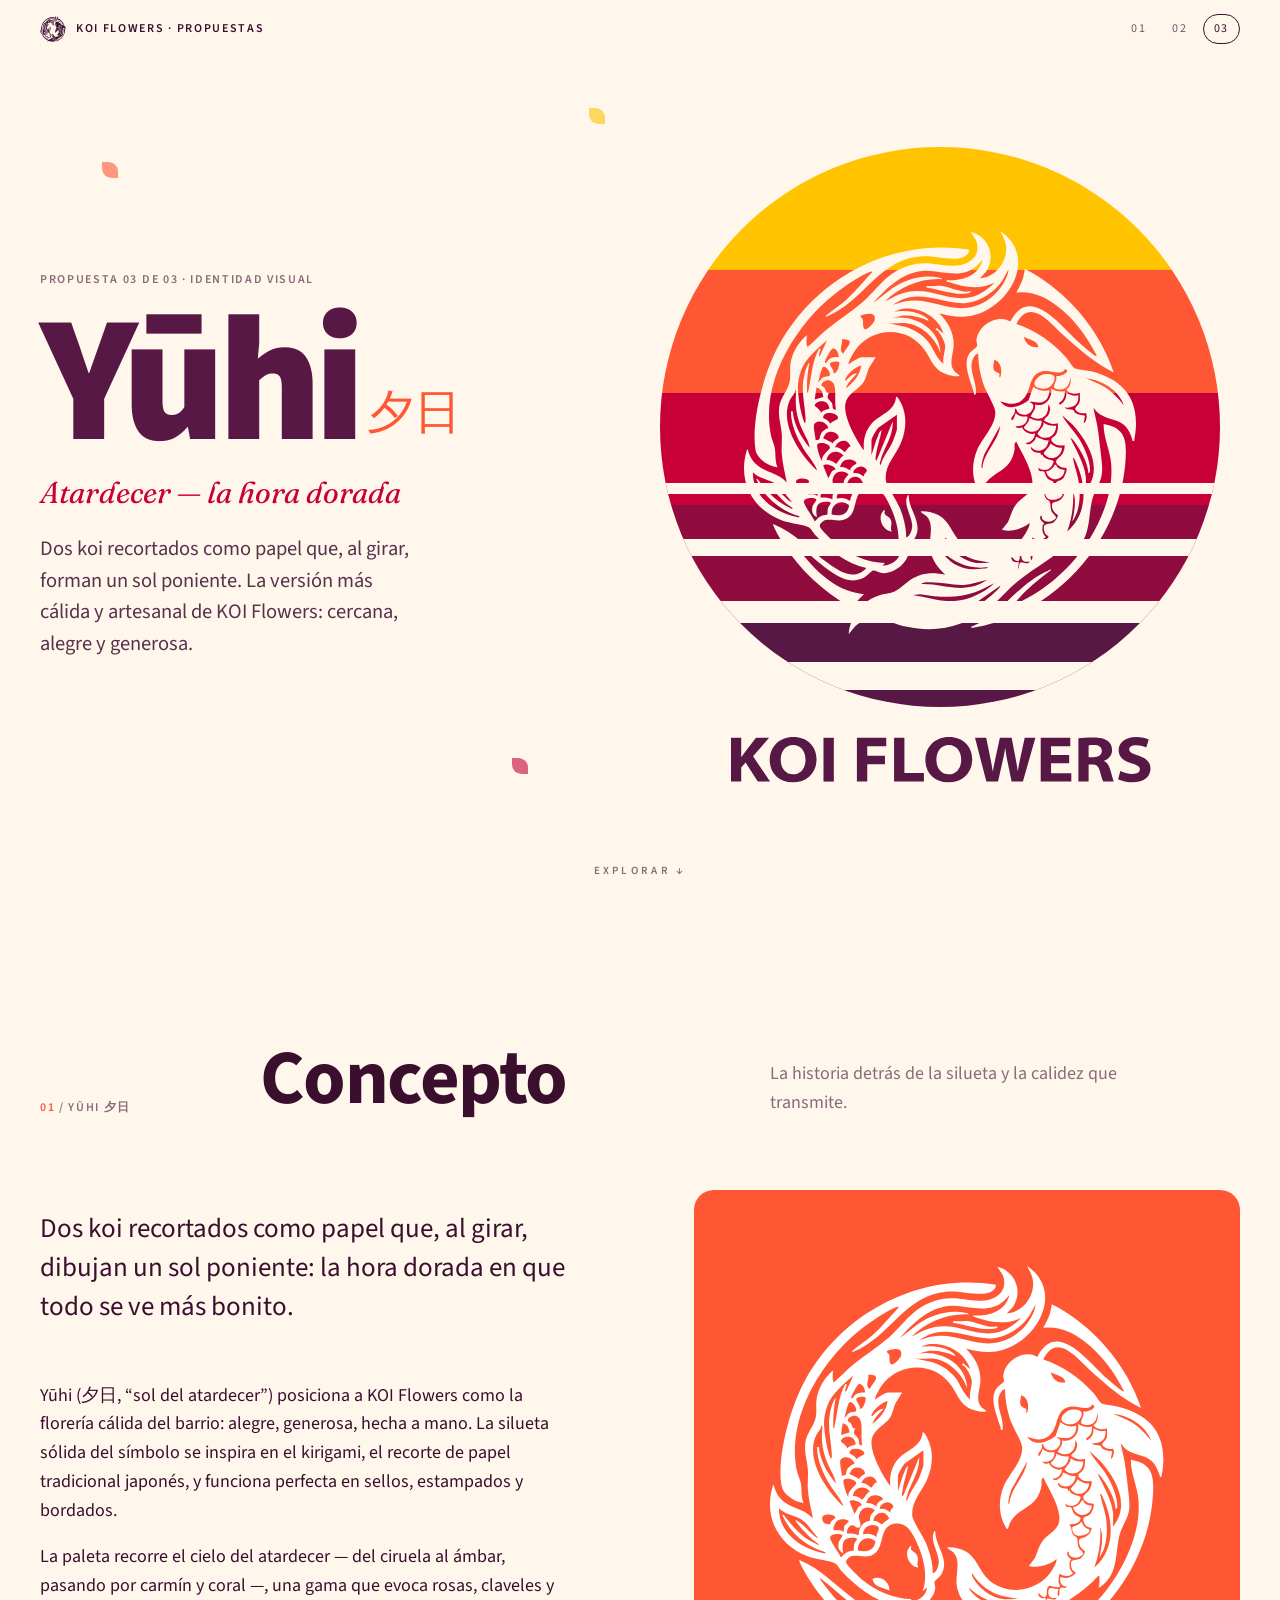
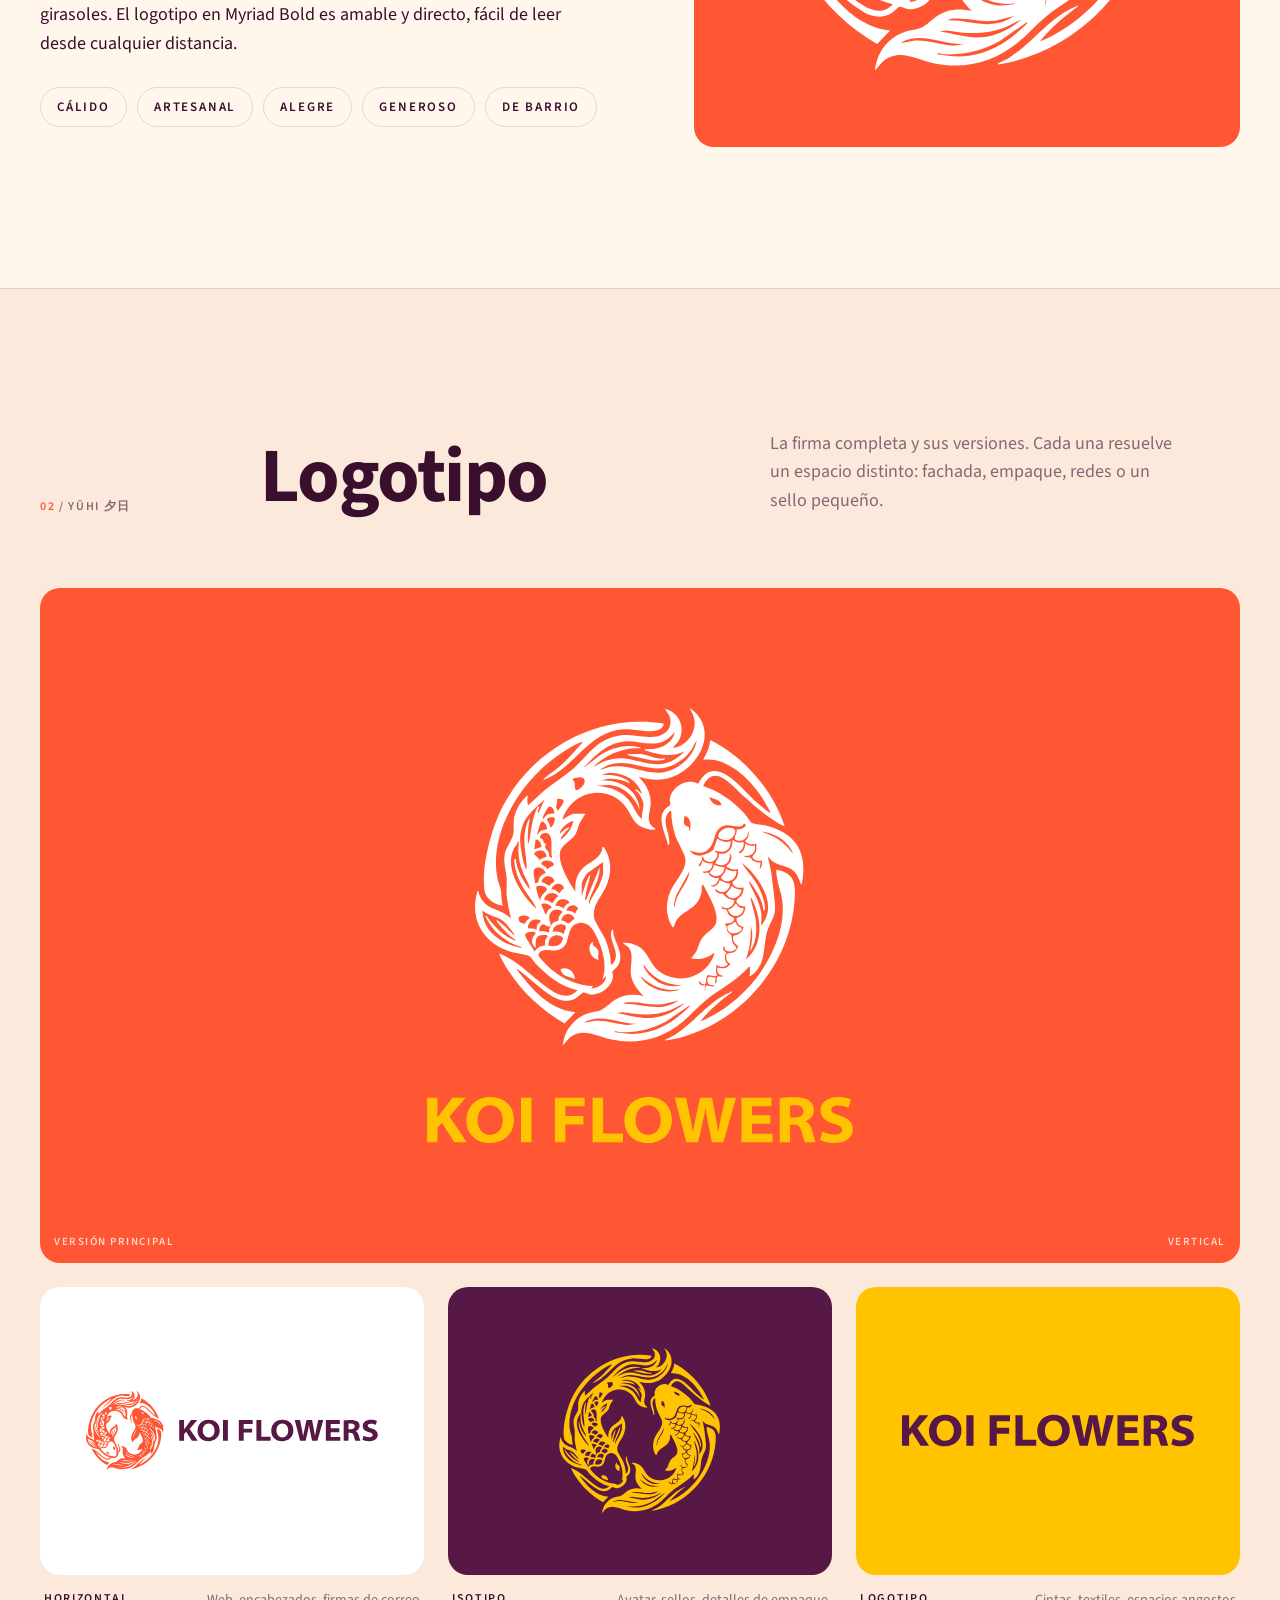
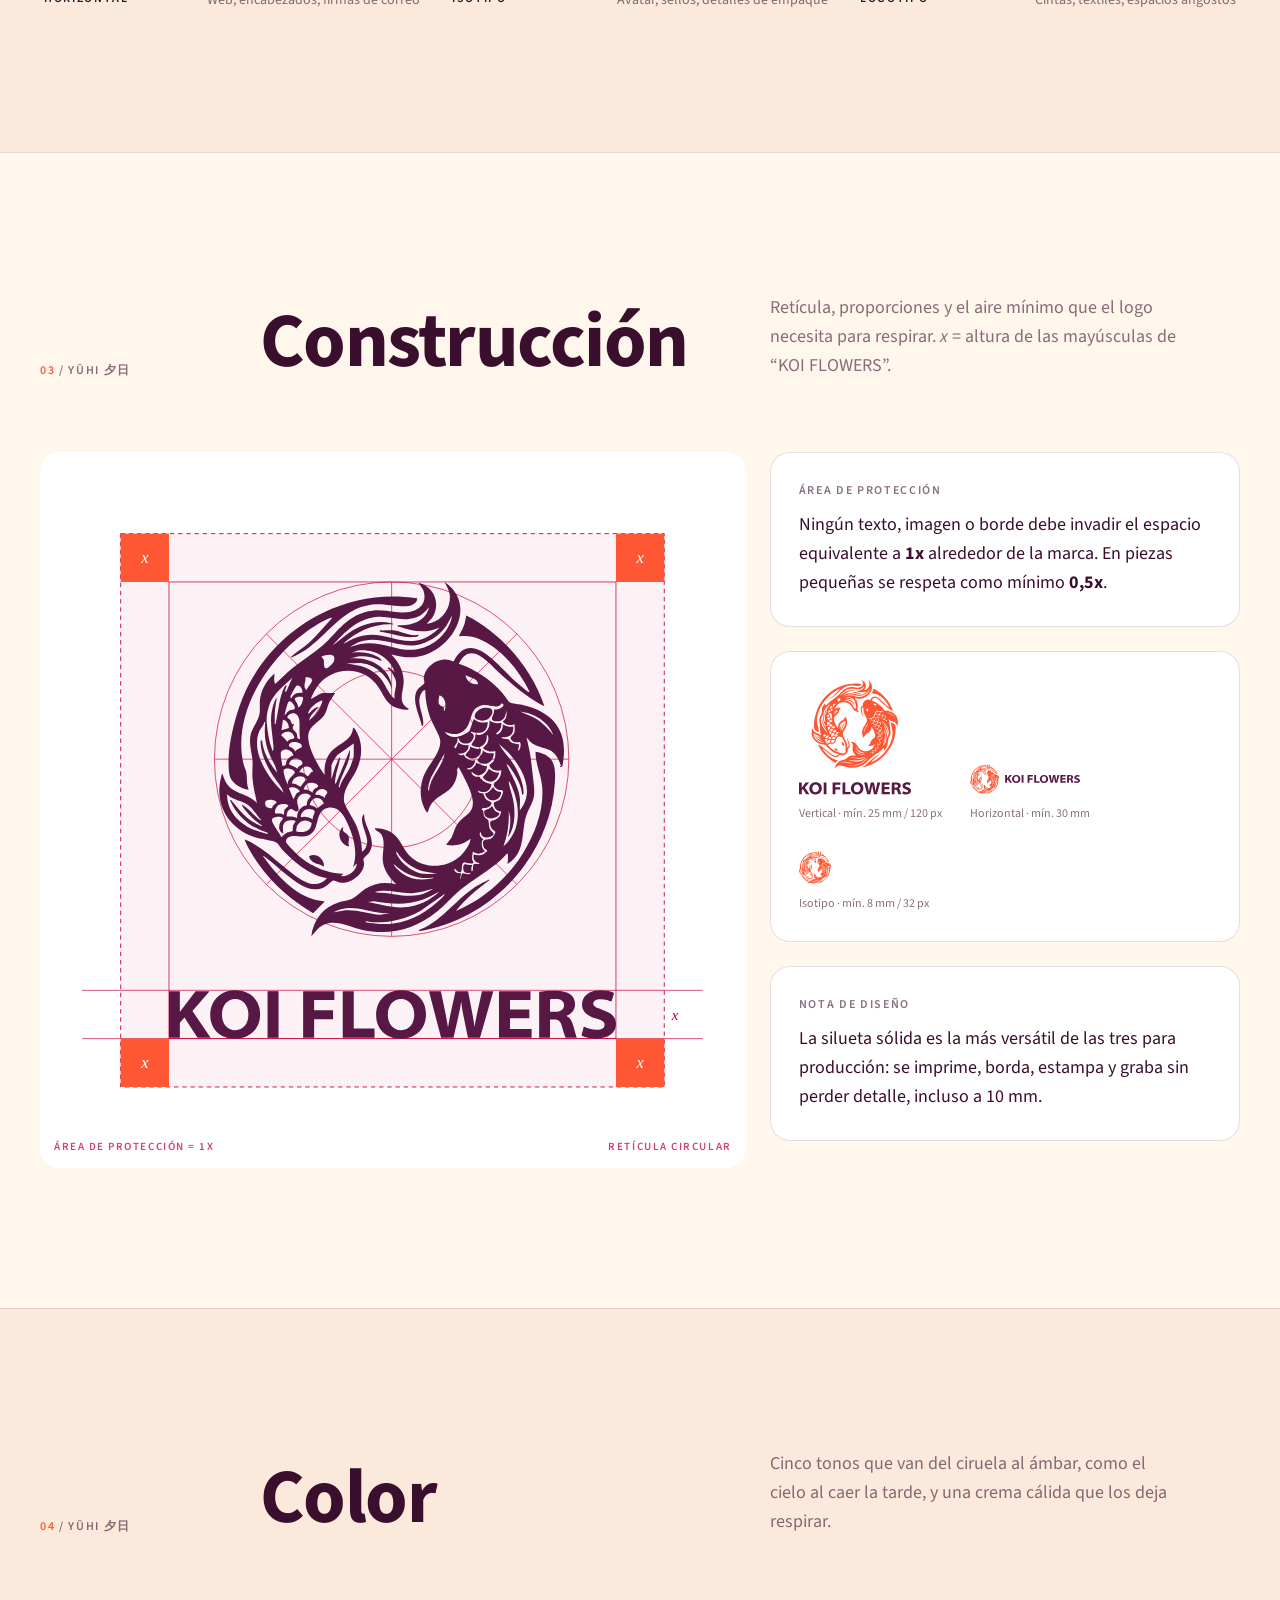
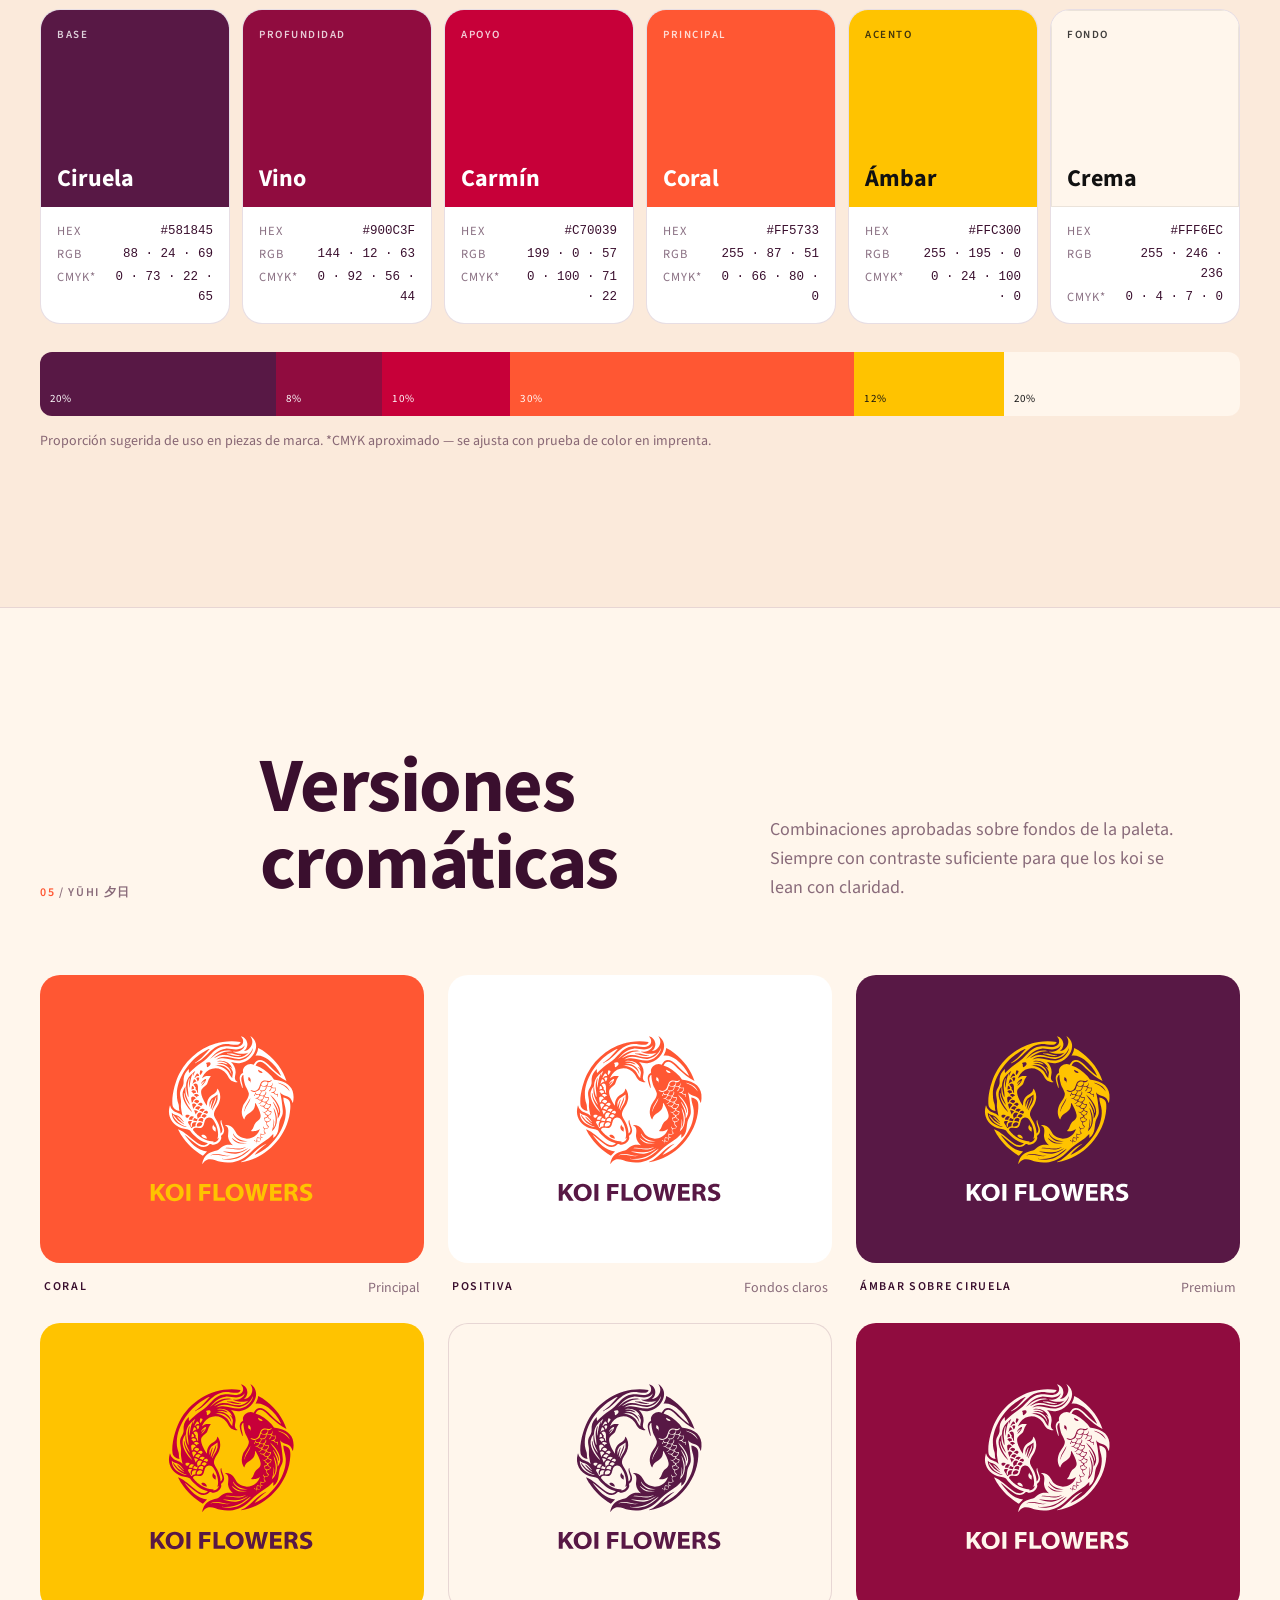
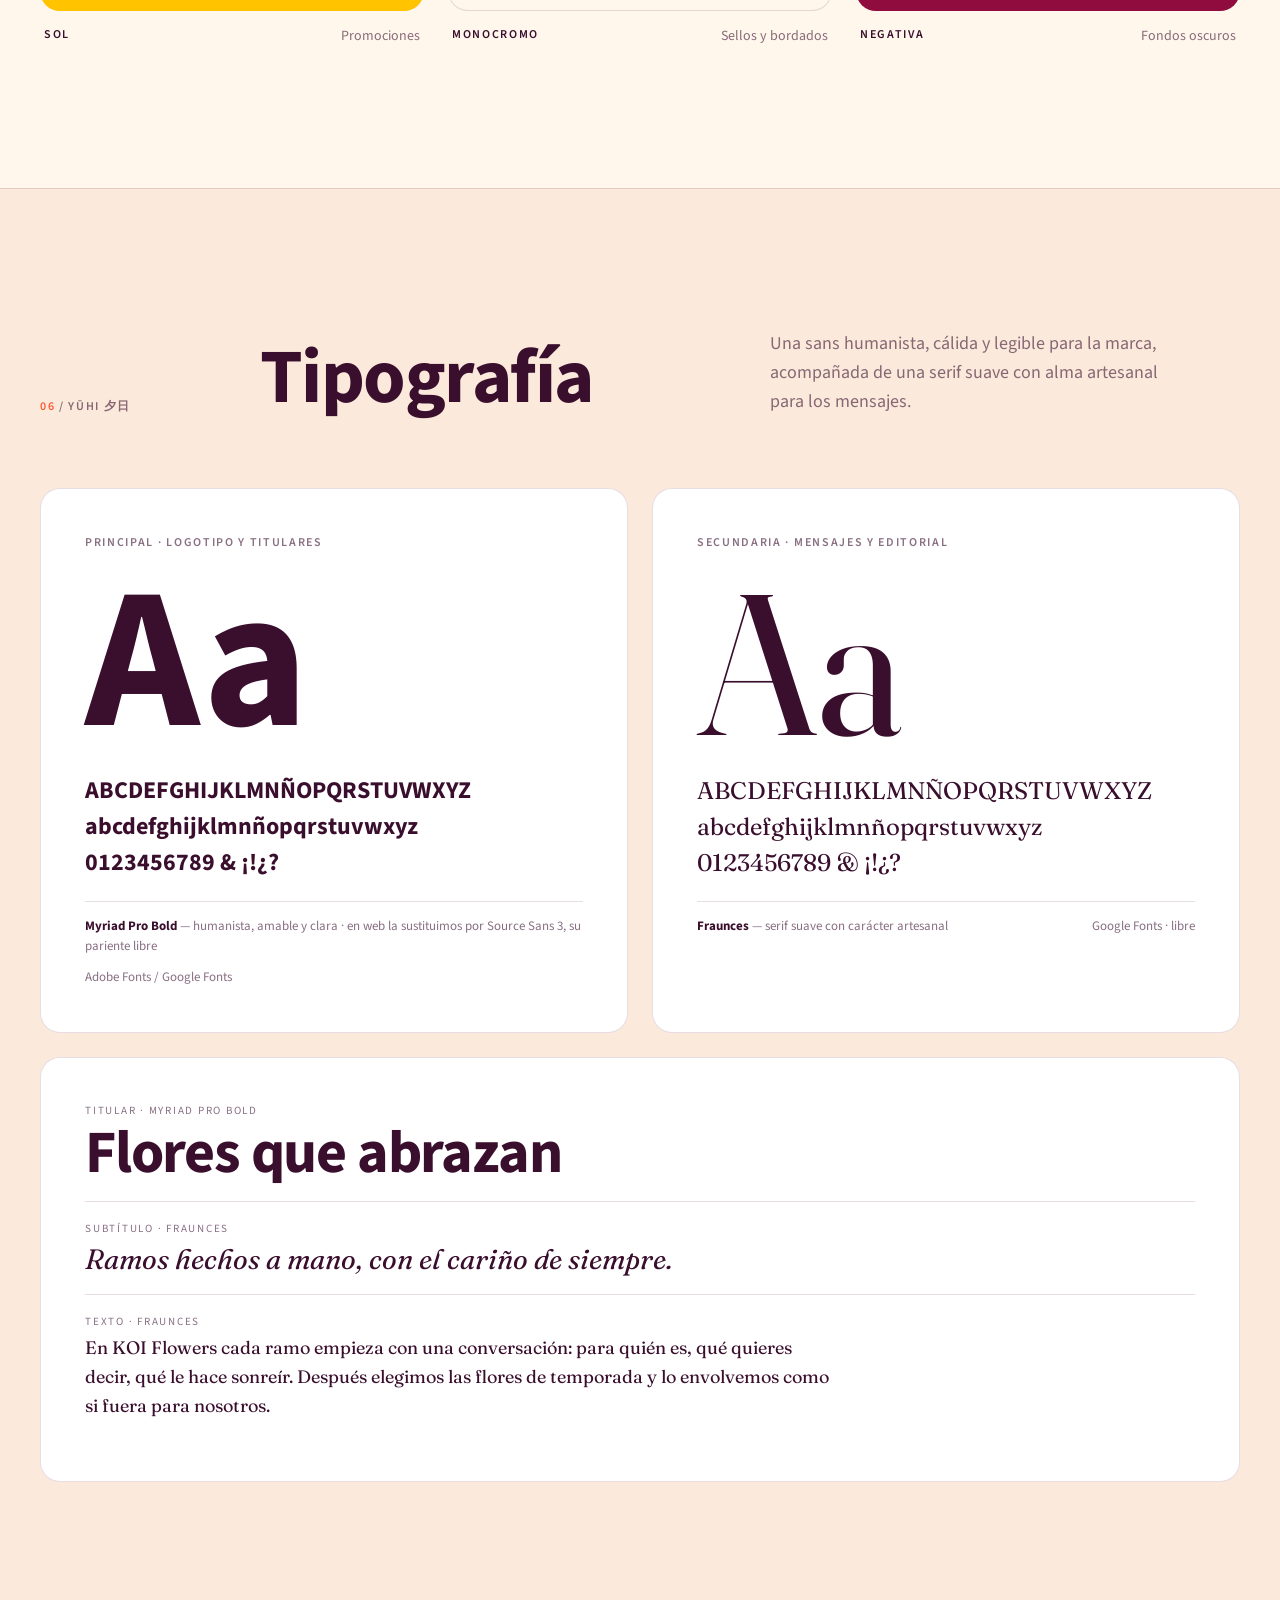
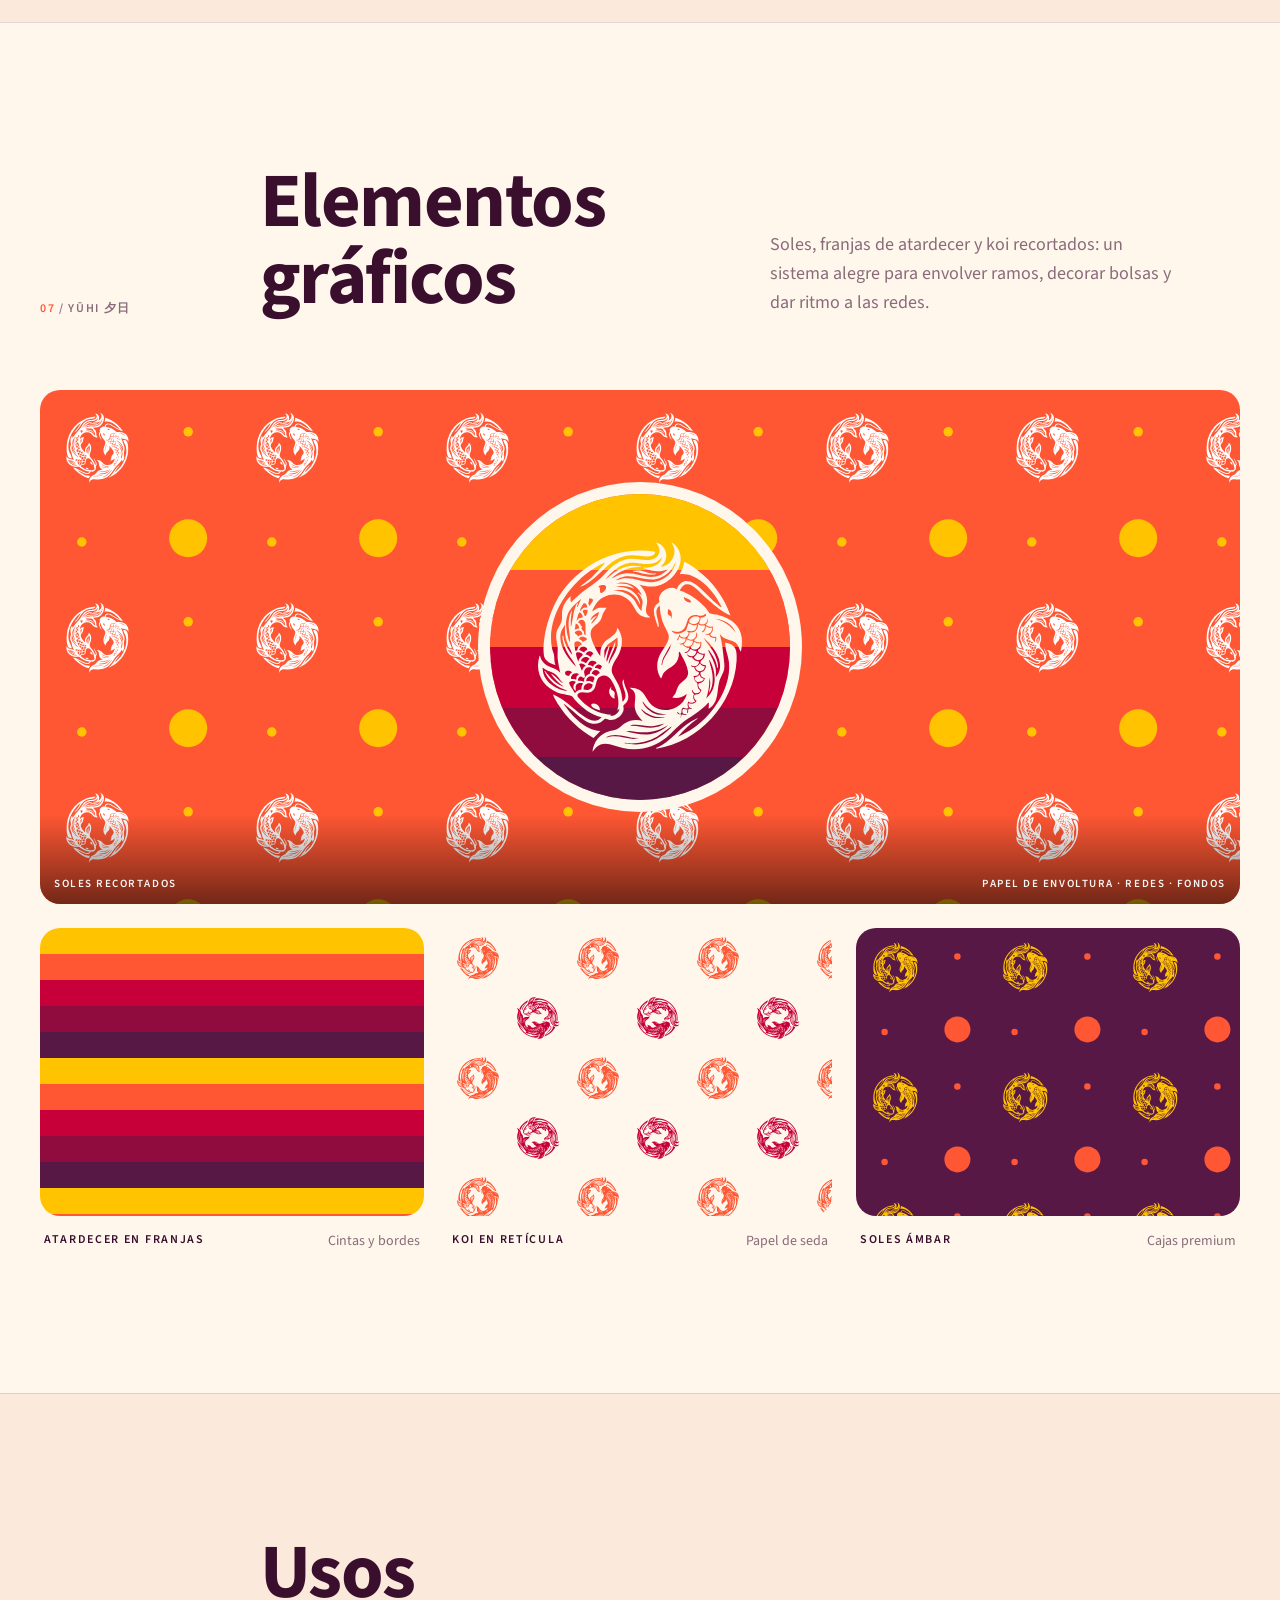
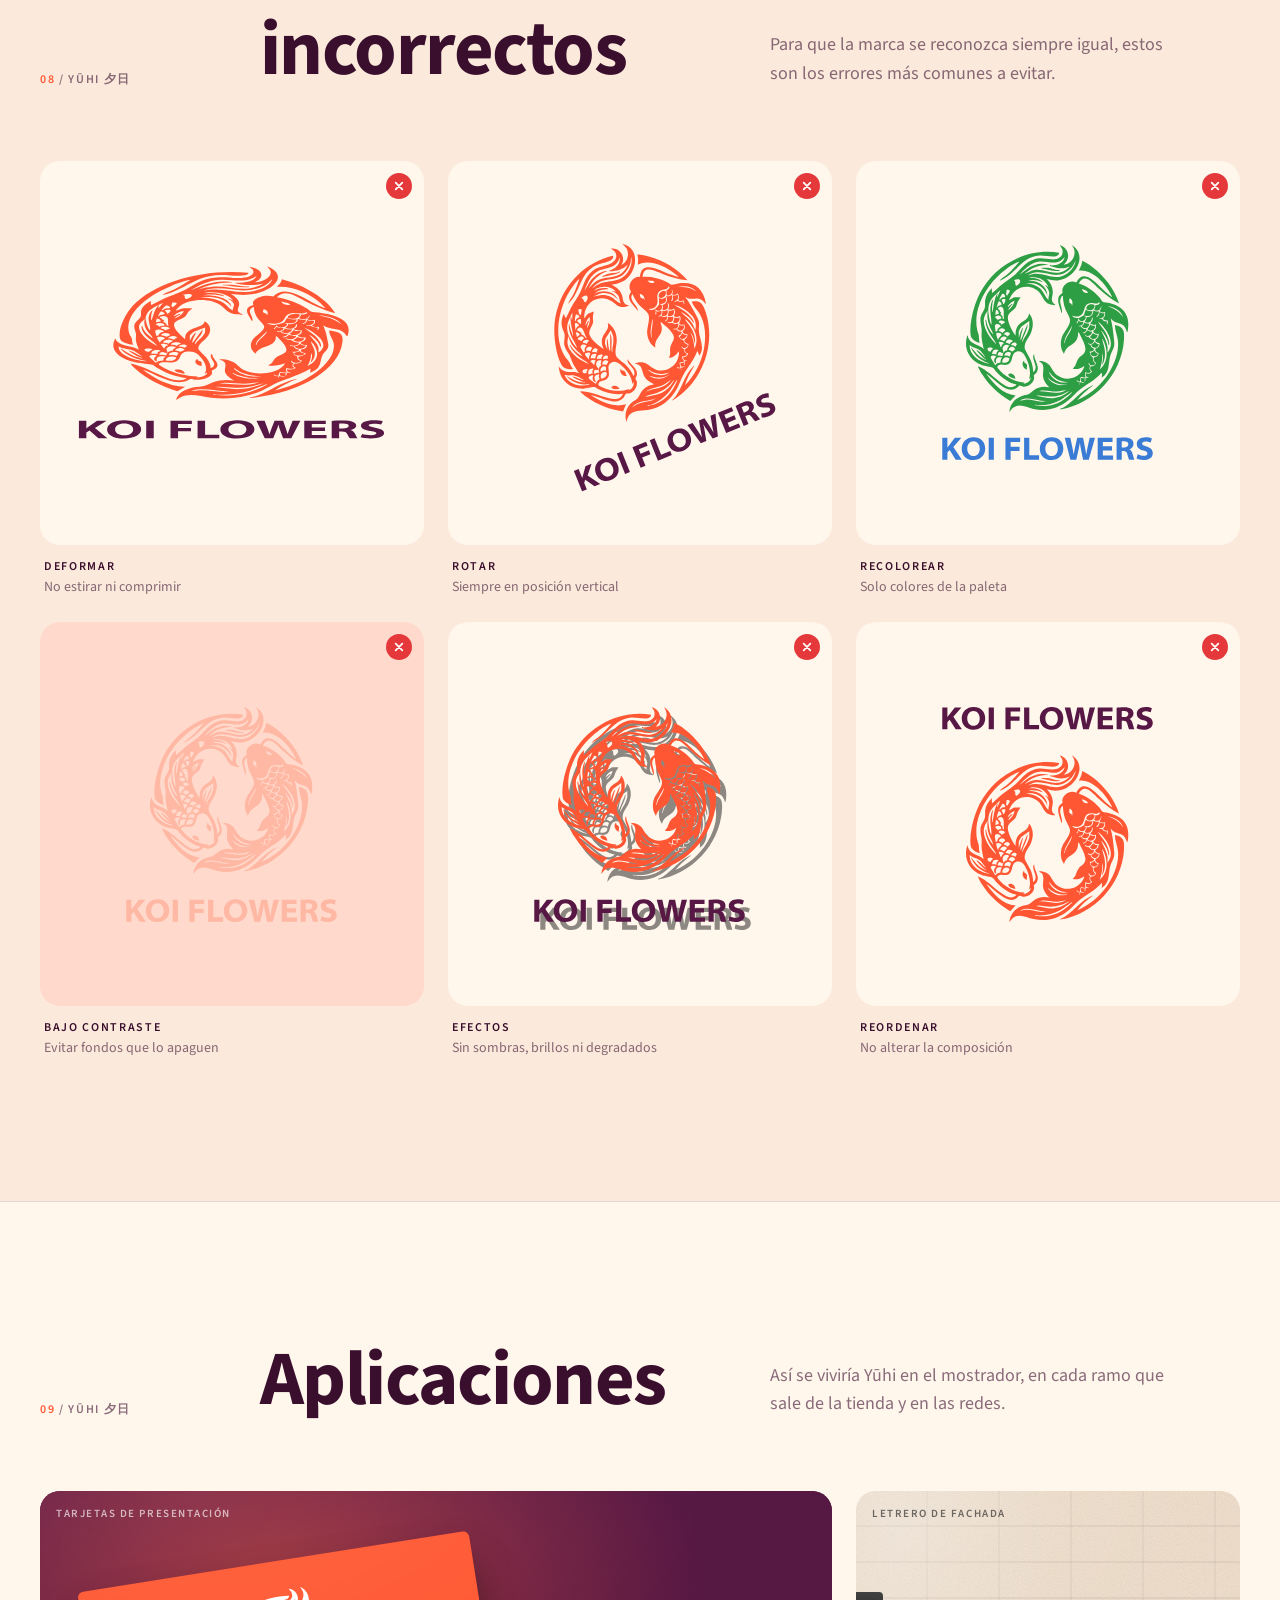
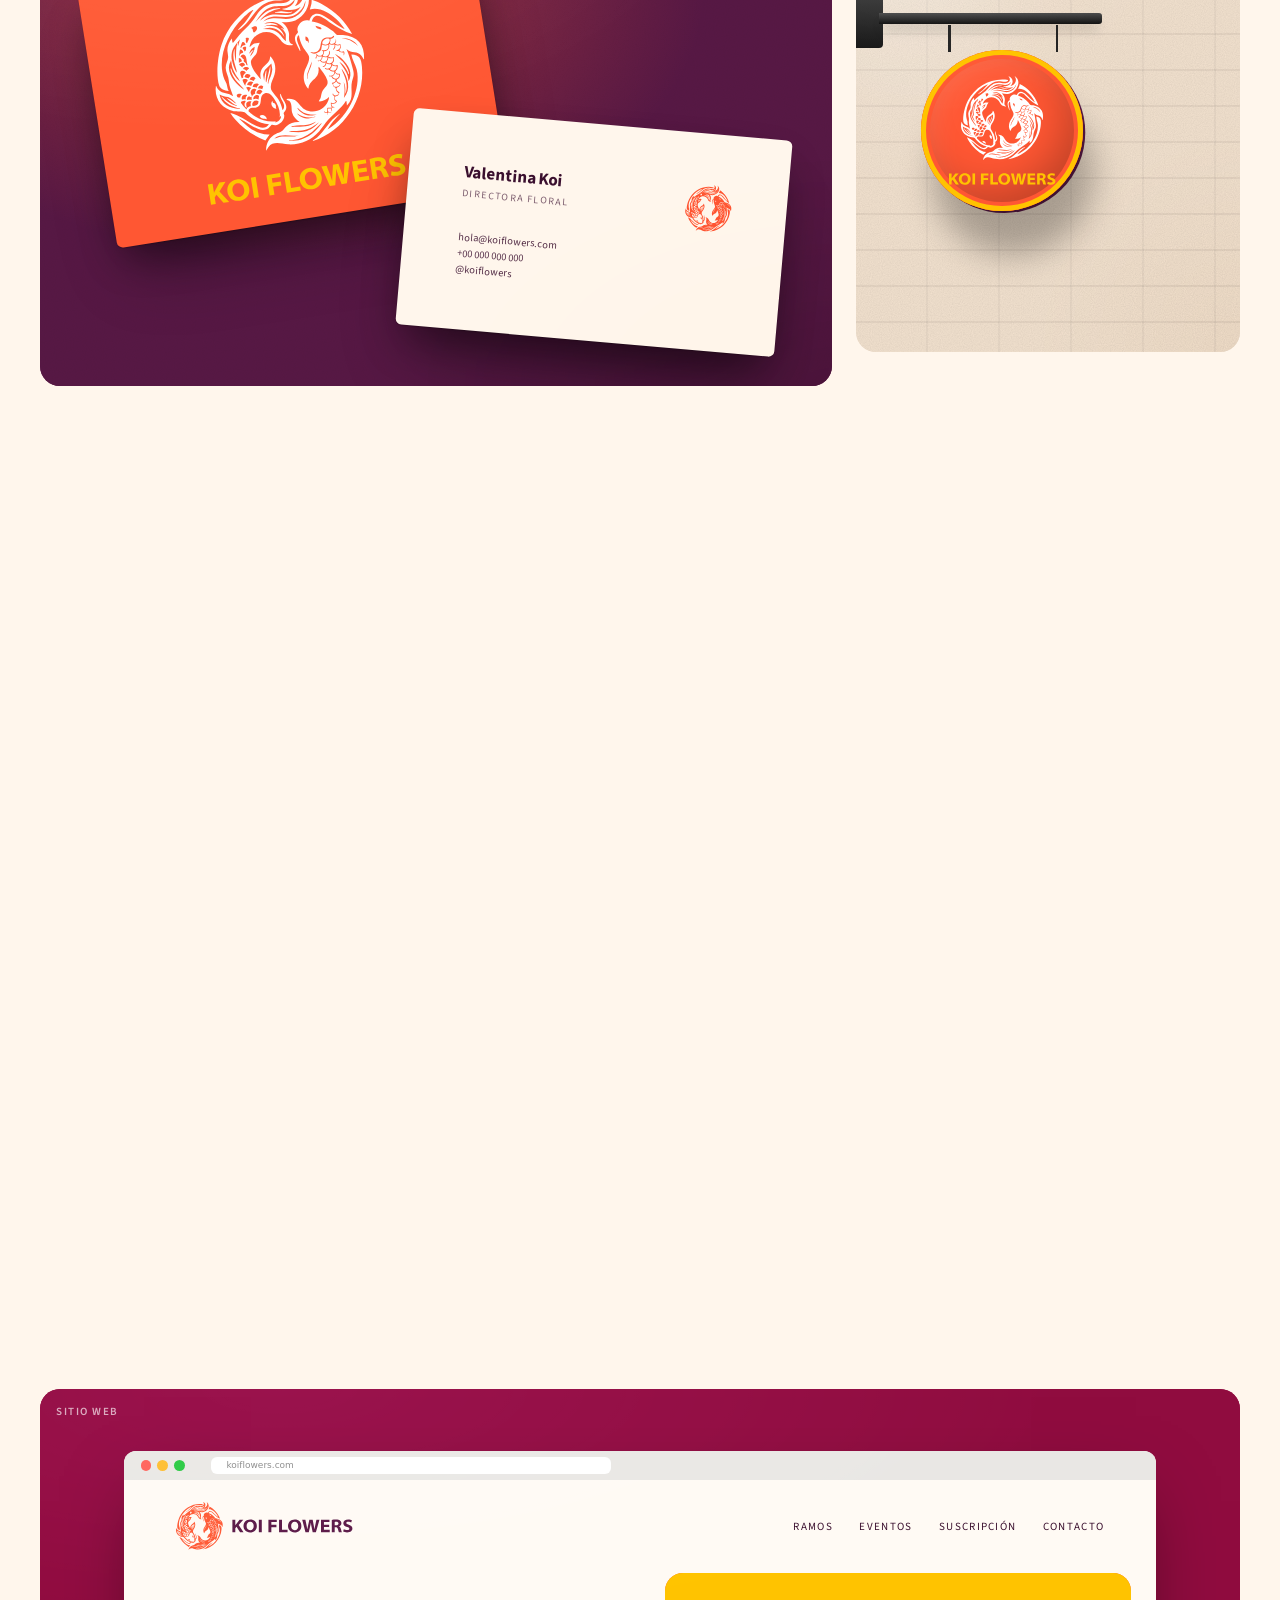
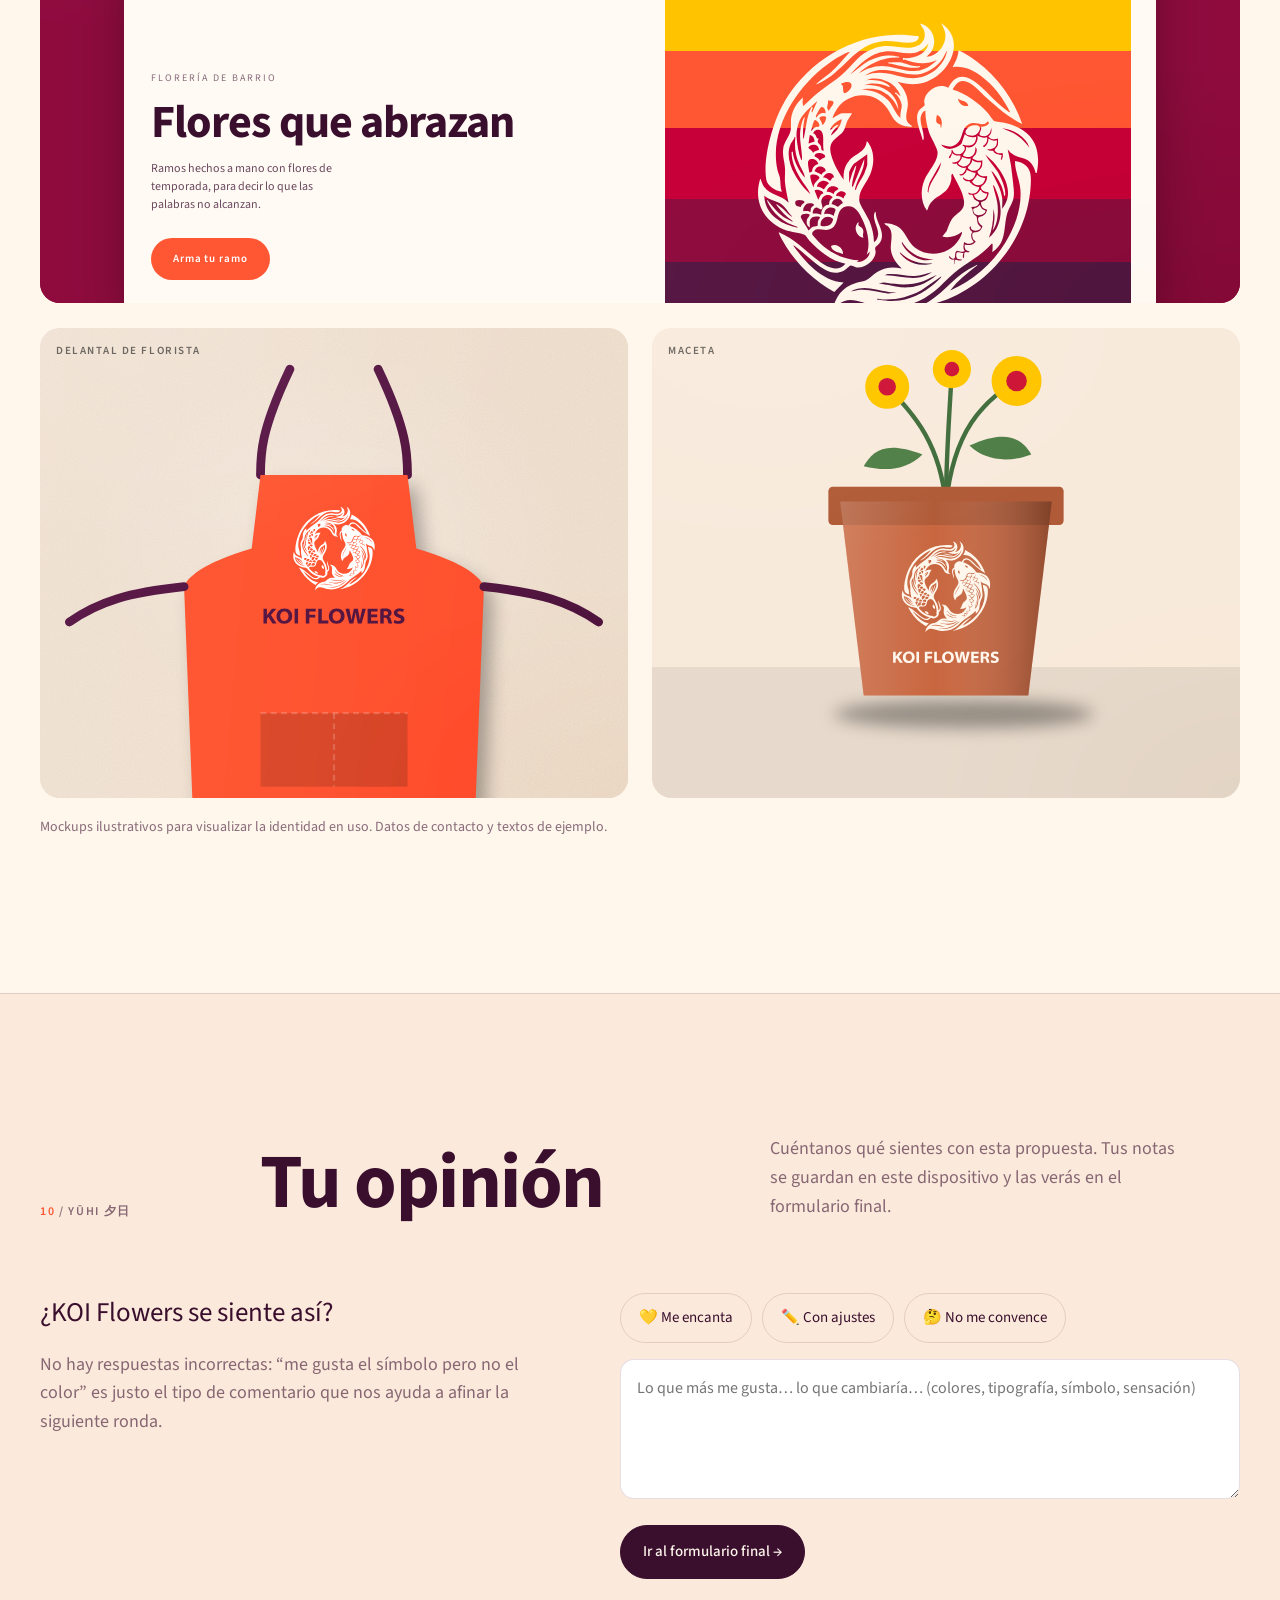
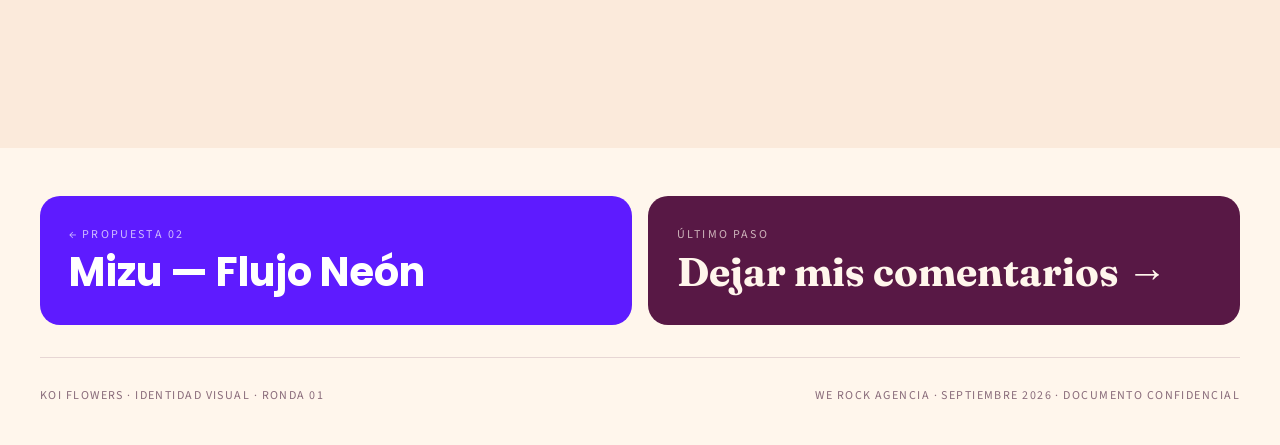
==== propuesta-03-yuhi.html @ fa3e42cc "KOI Flowers: presentación de propuestas de identidad, ronda 01 Co-Authored-By: Claude Opus 5.5 <nore" ====
<!doctype html>
<html lang="es">
<head>
<meta charset="utf-8">
<meta name="viewport" content="width=device-width, initial-scale=1">
<meta name="robots" content="noindex, nofollow">
<title>Propuesta 03 · Yūhi — KOI Flowers</title>
<meta name="description" content="KOI Flowers · Propuesta de identidad 03: Yūhi, Atardecer.">
<link rel="icon" href="assets/fav-k3.svg" type="image/svg+xml">
<link rel="preconnect" href="https://fonts.googleapis.com">
<link rel="preconnect" href="https://fonts.gstatic.com" crossorigin>
<link href="https://fonts.googleapis.com/css2?family=Source+Sans+3:ital,wght@0,400;0,600;0,700;0,900;1,400&family=Fraunces:ital,opsz,wght@0,9..144,400;0,9..144,600;1,9..144,400;1,9..144,500&family=Poppins:wght@800&display=swap" rel="stylesheet">
<link rel="stylesheet" href="assets/core.css">
<style>
  :root {
    --bg: #FFF6EC; --bg2: #FBEADB; --fg: #3A0F2E; --muted: rgba(58,15,46,.6); --line: rgba(88,24,69,.14);
    --card: #FFFFFF; --acc: #FF5733;
    --fD: 'Source Sans 3', sans-serif; --fB: 'Source Sans 3', sans-serif; --fUI: 'Source Sans 3', sans-serif;
    --dWeight: 700; --dTrack: -.02em; --r: 20px;
  }
  body { font-size: 18px; }
  .sec-title { font-size: clamp(40px, 6vw, 78px); }
  .sec-title em, .lead em { font-family: 'Fraunces', serif; font-weight: 400; font-style: italic; }
  .sec-num, .eyebrow, .kw span, .ver-meta b, .tile .cap, .dont-cap b, .sw .chip .role, .mock > .lbl { letter-spacing: .14em; font-weight: 600; }
  .lead { font-family: 'Fraunces', serif; font-weight: 400; }

  .hero { min-height: 100svh; position: relative; overflow: hidden; background: #FFF6EC; color: #3A0F2E; display: grid; }
  .hero .inner { position: relative; display: grid; gap: 30px; align-content: center; padding: 110px 0 80px; }
  @media (min-width: 900px) { .hero .inner { grid-template-columns: 1fr 1.05fr; align-items: center; } }
  .hero h1 { font: 900 clamp(84px, 14vw, 200px)/.85 'Source Sans 3', sans-serif; letter-spacing: -.045em; margin: 18px 0 14px; color: #581845; }
  .hero h1 span { font: 400 .26em 'Fraunces', serif; color: #FF5733; vertical-align: .25em; margin-left: .2em; letter-spacing: 0; }
  .hero .tagline { font: italic 400 clamp(22px, 2.4vw, 30px) 'Fraunces', serif; color: #C70039; }
  .hero p { max-width: 38ch; font-size: clamp(18px, 1.6vw, 21px); line-height: 1.55; margin: 22px 0 0; color: rgba(58,15,46,.85); }
  .hero .sun { position: relative; width: min(100%, 560px); aspect-ratio: 1; justify-self: center; border-radius: 50%; overflow: hidden;
    background: linear-gradient(180deg, #FFC300 0 22%, #FF5733 22% 44%, #C70039 44% 64%, #900C3F 64% 82%, #581845 82%); }
  .hero .sun::after { content: ""; position: absolute; inset: 0;
    background: repeating-linear-gradient(180deg, transparent 0 calc(58% - 1px), transparent 0), linear-gradient(180deg, transparent 0 60%, #FFF6EC 60% 62%, transparent 62% 70%, #FFF6EC 70% 73%, transparent 73% 81%, #FFF6EC 81% 85%, transparent 85% 92%, #FFF6EC 92% 97%, transparent 97%); }
  .hero .sun .sym { position: absolute; inset: 15%; z-index: 2; }
  .hero .word { width: 70%; margin: 30px auto 0; }
  .hero .right { display: grid; justify-items: center; }
  .hero .scroll { position: absolute; left: 50%; bottom: 24px; transform: translateX(-50%); font: 600 11px/1 'Source Sans 3'; letter-spacing: .3em; text-transform: uppercase; color: rgba(58,15,46,.6); }
  .hero .petal { position: absolute; width: 16px; height: 16px; border-radius: 0 60% 0 60%; background: #FF5733; opacity: .6; animation: floaty 7s ease-in-out infinite; }
</style>
</head>
<body>
<script src="assets/logos.js"></script>

<header class="topbar" style="--top-fg:#3A0F2E">
  <a class="brand" href="index.html" aria-label="Volver a la portada"><span id="tb-sym"></span><span class="lbl">KOI Flowers · Propuestas</span></a>
  <nav aria-label="Propuestas"><a href="propuesta-01-kin.html">01</a><a href="propuesta-02-mizu.html">02</a><a href="propuesta-03-yuhi.html" aria-current="page">03</a></nav>
</header>

<main id="app">
  <section class="hero">
    <i class="petal" style="left:8%;top:18%"></i><i class="petal" style="left:46%;top:12%;background:#FFC300;animation-delay:-2s"></i><i class="petal" style="left:40%;bottom:14%;background:#C70039;animation-delay:-4s"></i>
    <div class="wrap inner">
      <div>
        <div class="eyebrow">Propuesta 03 de 03 · Identidad visual</div>
        <h1>Yūhi<span>夕日</span></h1>
        <div class="tagline">Atardecer — la hora dorada</div>
        <p>Dos koi recortados como papel que, al girar, forman un sol poniente. La versión más cálida y artesanal de KOI Flowers: cercana, alegre y generosa.</p>
      </div>
      <div class="right">
        <div class="sun"><div class="sym" id="hero-sym"></div></div>
        <div class="word" id="hero-word"></div>
      </div>
    </div>
    <div class="scroll">Explorar ↓</div>
  </section>
</main>

<script src="assets/koi.js"></script>
<script>
const { logo, pattern, fillSvg } = KOI;
document.getElementById('tb-sym').innerHTML = logo('k3', 'sym', { s: 'currentColor' });
document.getElementById('hero-sym').innerHTML = logo('k3', 'sym', { s: '#FFF6EC' });
document.getElementById('hero-word').innerHTML = logo('k3', 'word', { w: '#581845' });

const CIRUELA = '#581845', VINO = '#900C3F', CARMIN = '#C70039', CORAL = '#FF5733', AMBAR = '#FFC300', CREMA = '#FFF6EC';

KOI.renderUniverse({
  k: 'k3',
  name: 'Yūhi 夕日',
  concept: {
    intro: 'La historia detrás de la silueta y la calidez que transmite.',
    text: [
      'Dos koi recortados como papel que, al girar, dibujan un sol poniente: la hora dorada en que todo se ve más bonito.',
      'Yūhi (夕日, “sol del atardecer”) posiciona a KOI Flowers como la florería cálida del barrio: alegre, generosa, hecha a mano. La silueta sólida del símbolo se inspira en el kirigami, el recorte de papel tradicional japonés, y funciona perfecta en sellos, estampados y bordados.',
      'La paleta recorre el cielo del atardecer — del ciruela al ámbar, pasando por carmín y coral —, una gama que evoca rosas, claveles y girasoles. El logotipo en Myriad Bold es amable y directo, fácil de leer desde cualquier distancia.',
    ],
    keywords: ['Cálido', 'Artesanal', 'Alegre', 'Generoso', 'De barrio'],
    stage: { bg: CORAL, s: '#fff' },
  },
  lockup: {
    bg: CORAL, s: '#fff', w: AMBAR,
    alt: { bg: '#fff', s: CORAL, w: CIRUELA },
    alt2: { bg: CIRUELA, s: AMBAR },
    alt3: { bg: AMBAR, w: CIRUELA },
  },
  build: {
    bg: '#fff', guide: CARMIN, zone: 'rgba(199,0,57,.05)', s: CIRUELA, w: CIRUELA, mod: CORAL, modInk: '#fff', s2: CORAL, w2: CIRUELA,
    note: 'La silueta sólida es la más versátil de las tres para producción: se imprime, borda, estampa y graba sin perder detalle, incluso a 10 mm.',
  },
  colorIntro: 'Cinco tonos que van del ciruela al ámbar, como el cielo al caer la tarde, y una crema cálida que los deja respirar.',
  palette: [
    { id: 'ciruela', name: 'Ciruela', hex: CIRUELA, role: 'Base', share: 20 },
    { id: 'vino', name: 'Vino', hex: VINO, role: 'Profundidad', share: 8 },
    { id: 'carmin', name: 'Carmín', hex: CARMIN, role: 'Apoyo', share: 10 },
    { id: 'coral', name: 'Coral', hex: CORAL, role: 'Principal', share: 30 },
    { id: 'ambar', name: 'Ámbar', hex: AMBAR, role: 'Acento', share: 12 },
    { id: 'crema', name: 'Crema', hex: CREMA, role: 'Fondo', share: 20 },
  ],
  variants: [
    { bg: CORAL, s: '#fff', w: AMBAR, label: 'Coral', note: 'Principal' },
    { bg: '#fff', s: CORAL, w: CIRUELA, label: 'Positiva', note: 'Fondos claros' },
    { bg: CIRUELA, s: AMBAR, w: '#fff', label: 'Ámbar sobre ciruela', note: 'Premium' },
    { bg: AMBAR, s: CARMIN, w: CIRUELA, label: 'Sol', note: 'Promociones' },
    { bg: CREMA, s: CIRUELA, w: CIRUELA, label: 'Monocromo', note: 'Sellos y bordados' },
    { bg: VINO, s: CREMA, w: CREMA, label: 'Negativa', note: 'Fondos oscuros' },
  ],
  type: {
    intro: 'Una sans humanista, cálida y legible para la marca, acompañada de una serif suave con alma artesanal para los mensajes.',
    d: { name: 'Myriad Pro Bold', css: "'Source Sans 3', sans-serif", w: 700, role: 'Logotipo y titulares', note: 'humanista, amable y clara · en web la sustituimos por Source Sans 3, su pariente libre', src: 'Adobe Fonts / Google Fonts', track: '-.02em' },
    b: { name: 'Fraunces', css: "'Fraunces', serif", role: 'Mensajes y editorial', note: 'serif suave con carácter artesanal', src: 'Google Fonts · libre', subStyle: 'font-style:italic' },
    sample: {
      h: 'Flores que abrazan',
      s: 'Ramos hechos a mano, con el cariño de siempre.',
      p: 'En KOI Flowers cada ramo empieza con una conversación: para quién es, qué quieres decir, qué le hace sonreír. Después elegimos las flores de temporada y lo envolvemos como si fuera para nosotros.',
    },
  },
  patternIntro: 'Soles, franjas de atardecer y koi recortados: un sistema alegre para envolver ramos, decorar bolsas y dar ritmo a las redes.',
  patterns: [
    { name: 'Soles recortados', args: ['suns', 'k3', CORAL, '#fff', 190, AMBAR], capColor: '#fff' },
    { name: 'Atardecer en franjas', args: ['stripes', [AMBAR, CORAL, CARMIN, VINO, CIRUELA], 26], note: 'Cintas y bordes' },
    { name: 'Koi en retícula', args: ['koiGrid', 'k3', CREMA, CORAL, 120, CARMIN], note: 'Papel de seda' },
    { name: 'Soles ámbar', args: ['suns', 'k3', CIRUELA, AMBAR, 130, CORAL], note: 'Cajas premium' },
  ],
  patternOverlay: () => `<div class="abs" style="inset:0;display:grid;place-items:center"><div style="width:min(30%,300px);aspect-ratio:1;border-radius:50%;padding:4%;background:linear-gradient(180deg, ${AMBAR} 0 25%, ${CORAL} 25% 50%, ${CARMIN} 50% 70%, ${VINO} 70% 86%, ${CIRUELA} 86%);box-shadow:0 0 0 12px ${CREMA}">${logo('k3', 'sym', { s: CREMA })}</div></div>`,
  dont: { bg: CREMA, s: CORAL, w: CIRUELA, low: '#FFB8A3', lowBg: '#FFD9CC' },
  mockIntro: 'Así se viviría Yūhi en el mostrador, en cada ramo que sale de la tienda y en las redes.',
  mock: {
    k: 'k3', pri: CORAL, s: '#fff', w: AMBAR, paper: CREMA, paperS: CORAL, paperW: CIRUELA, accent: AMBAR, ink: '#3A0F2E', dark: CIRUELA,
    surf: '#F5E6D6', fD: "'Source Sans 3', sans-serif", fB: "'Source Sans 3', sans-serif", dW: 700, dTrack: '-.02em',
    handle: '@koiflowers', bio: 'Flores que abrazan 🧡 Ramos hechos a mano<br>Tu florería de barrio · Envíos locales',
    pat: ['suns', 'k3', CORAL, '#fff', 60, AMBAR],
    headline: 'Flores que abrazan', sub: 'Ramos hechos a mano con flores de temporada, para decir lo que las palabras no alcanzan.', cta: 'Arma tu ramo',
    btnR: '99px', heroR: '18px', webEyebrow: 'Florería de barrio',
    webArt: () => `<div class="abs" style="inset:0;background:linear-gradient(180deg, ${AMBAR} 0 22%, ${CORAL} 22% 44%, ${CARMIN} 44% 64%, ${VINO} 64% 82%, ${CIRUELA} 82%)"></div><div class="abs" style="inset:14% 20%">${logo('k3', 'sym', { s: CREMA })}</div>`,
    grid: [
      { type: 'sym', bg: CORAL, fg: '#fff' },
      { type: 'txt', bg: CREMA, fg: CIRUELA, txt: 'Flores que<br>abrazan' },
      { type: 'pat' },
      { type: 'word', bg: CIRUELA, fg: AMBAR },
      { type: 'full', bg: '#fff', fg: CORAL, fg2: CIRUELA },
      { type: 'sym', bg: AMBAR, fg: CARMIN },
      { type: 'txt', bg: CARMIN, fg: AMBAR, txt: 'DÍA DE<br>LA MADRE' },
      { type: 'pat' },
      { type: 'sym', bg: VINO, fg: CREMA },
    ],
  },
  mocks: [
    ['cards', 'w4', 'Tarjetas de presentación', { surf: CIRUELA, lbl: 'rgba(255,255,255,.65)', surfHi: 'rgba(255,87,51,.45)' }],
    ['sign', 'w2', 'Letrero de fachada', { wall: '#F4E3D0', sign: CORAL, signRing: AMBAR, signS: '#fff', signW: AMBAR, signEdge: CIRUELA }],
    ['bag', 'w2', 'Bolsa kraft', { surf: '#F6E9DC', bag: '#C49A6C', bagS: CIRUELA, bagW: CIRUELA, handle2: '#8B6A45' }],
    ['sticker', 'w2', 'Papel de seda + sello', { stk: CIRUELA, stkS: AMBAR, stkW: AMBAR, lbl: 'rgba(0,0,0,.55)', pat: ['koiGrid', 'k3', CREMA, '#FFB39E', 90, '#FFD27A'] }],
    ['tag', 'w2', 'Etiqueta y cinta', { surf: '#FBEFE3', ribbon: CORAL, ribbonW: CREMA, tag: AMBAR, tagS: CIRUELA, tagW: CIRUELA, tagText: 'HECHO A MANO' }],
    ['insta', 'w3', 'Instagram', { surf: AMBAR, glow: 'rgba(255,255,255,.55)' }],
    ['box', 'w3', 'Caja de flores', { surf: '#F3E4D4', box: CIRUELA, ribbon: CORAL, seal: AMBAR, sealS: CARMIN, sealW: CIRUELA }],
    ['web', 'w6', 'Sitio web', { surf: VINO, lbl: 'rgba(255,255,255,.65)', webBg: '#FFFAF4', webInk: '#3A0F2E', webS: CORAL, webW: CIRUELA, webBtn: CORAL }],
    ['apron', 'w3', 'Delantal de florista', { surf: '#F5E6D6', apron: CORAL, strap: CIRUELA, apronS: '#fff', apronW: CIRUELA }],
    ['pot', 'w3', 'Maceta', { surf: '#F8EADB', pot: '#C8663F', potS: CREMA, potW: CREMA, flower1: AMBAR, flower2: CARMIN }],
  ],
  nav: [
    { href: 'propuesta-02-mizu.html', small: '← Propuesta 02', title: 'Mizu — Flujo Neón', bg: '#5E1BFF', fg: '#fff', font: "'Poppins', sans-serif" },
    { href: 'index.html#feedback', small: 'Último paso', title: 'Dejar mis comentarios →', bg: '#581845', fg: '#FFF6EC', font: "'Fraunces', serif" },
  ],
});
</script>
</body>
</html>
---- assets/core.css ----
/* KOI Flowers · Propuestas de identidad — sistema base
   Cada universo redefine las variables en su propia página. */
*,
*::before,
*::after { box-sizing: border-box; }
html { -webkit-text-size-adjust: 100%; scroll-behavior: smooth; }
body {
  margin: 0;
  background: var(--bg);
  color: var(--fg);
  font-family: var(--fB);
  font-size: 17px;
  line-height: 1.6;
  -webkit-font-smoothing: antialiased;
  overflow-x: hidden;
}
img, svg { max-width: 100%; }
a { color: inherit; }
button, input, textarea { font: inherit; color: inherit; }
::selection { background: var(--acc); color: var(--bg); }

.wrap { width: min(1240px, 100% - 32px); margin-inline: auto; }
@media (min-width: 720px) { .wrap { width: min(1240px, 100% - 80px); } }

/* ---------- barra superior ---------- */
.topbar {
  position: fixed; inset: 0 0 auto 0; z-index: 50;
  display: flex; align-items: center; justify-content: space-between; gap: 12px;
  padding: 12px 16px;
  font-family: var(--fUI, var(--fB)); font-size: 12px; letter-spacing: .14em; text-transform: uppercase;
  color: var(--top-fg, var(--fg));
  transition: background .35s, color .35s, box-shadow .35s;
}
@media (min-width: 720px) { .topbar { padding: 14px 40px; } }
.topbar.solid { background: color-mix(in srgb, var(--bg) 86%, transparent); backdrop-filter: blur(14px); -webkit-backdrop-filter: blur(14px); box-shadow: 0 1px 0 var(--line); --top-fg: var(--fg); }
.topbar a { text-decoration: none; }
.topbar .brand { display: flex; align-items: center; gap: 10px; font-weight: 600; white-space: nowrap; }
.topbar .brand svg { width: 26px; height: 26px; }
.topbar nav { display: flex; gap: 4px; }
.topbar nav a {
  display: grid; place-items: center; min-width: 34px; height: 30px; padding: 0 10px; border-radius: 99px;
  border: 1px solid transparent; opacity: .7; transition: opacity .2s, border-color .2s;
}
.topbar nav a:hover { opacity: 1; }
.topbar nav a[aria-current] { opacity: 1; border-color: currentColor; }
.topbar .lbl { display: none; }
@media (min-width: 720px) { .topbar .lbl { display: inline; } }

/* ---------- secciones ---------- */
.sec { padding: clamp(72px, 11vw, 150px) 0; position: relative; }
.sec + .sec { border-top: 1px solid var(--line); }
.sec.alt { background: var(--bg2); }
.sec-head { display: grid; gap: 14px; margin-bottom: clamp(36px, 6vw, 72px); }
@media (min-width: 900px) { .sec-head { grid-template-columns: 180px 1fr 1fr; align-items: end; gap: 40px; } }
.sec-num { font-family: var(--fUI, var(--fB)); font-size: 12px; letter-spacing: .2em; text-transform: uppercase; color: var(--muted); }
.sec-num b { color: var(--acc); font-weight: 600; }
.sec-title { font-family: var(--fD); font-size: clamp(34px, 5.4vw, 68px); line-height: 1; margin: 0; letter-spacing: var(--dTrack, -.01em); font-weight: var(--dWeight, 400); }
.sec-desc { margin: 0; color: var(--muted); max-width: 46ch; }

.eyebrow { font-family: var(--fUI, var(--fB)); font-size: 12px; letter-spacing: .22em; text-transform: uppercase; color: var(--muted); }
.lead { font-size: clamp(20px, 2.3vw, 27px); line-height: 1.45; max-width: 34ch; margin: 0; }
.muted { color: var(--muted); }
.small { font-size: 14px; }

/* ---------- tarjetas / grids ---------- */
.grid { display: grid; gap: 16px; }
@media (min-width: 720px) { .grid { gap: 24px; } }
.g2 { grid-template-columns: repeat(auto-fit, minmax(min(100%, 420px), 1fr)); }
.g3 { grid-template-columns: repeat(auto-fit, minmax(min(100%, max(260px, (100% - 48px) / 3)), 1fr)); }
.g4 { grid-template-columns: repeat(auto-fit, minmax(min(100%, 220px), 1fr)); }
.card { background: var(--card); border: 1px solid var(--line); border-radius: var(--r, 18px); overflow: hidden; }
.tile { position: relative; border-radius: var(--r, 18px); overflow: hidden; display: grid; place-items: center; grid-template: minmax(0, 1fr) / minmax(0, 1fr); }
.tile > .lg { width: 100% !important; height: 100% !important; }
.tile .cap {
  position: absolute; left: 14px; bottom: 12px; right: 14px; display: flex; justify-content: space-between; gap: 8px;
  font-family: var(--fUI, var(--fB)); font-size: 11px; letter-spacing: .16em; text-transform: uppercase; opacity: .75;
}

/* ---------- logo ---------- */
.lg { display: block; width: 100%; height: auto; overflow: visible; }

/* ---------- concepto ---------- */
.kw { display: flex; flex-wrap: wrap; gap: 10px; margin-top: 28px; }
.kw span { padding: 9px 16px; border: 1px solid var(--line); border-radius: 99px; font-family: var(--fUI, var(--fB)); font-size: 13px; letter-spacing: .1em; text-transform: uppercase; }
.concept { display: grid; gap: 40px; align-items: center; }
@media (min-width: 900px) { .concept { grid-template-columns: 1.05fr 1fr; gap: 80px; } }
.concept p { margin: 0 0 1em; max-width: 58ch; }
.concept .sym-stage { aspect-ratio: 1; border-radius: var(--r, 18px); display: grid; place-items: center; padding: 14%; }

/* ---------- versiones ---------- */
.hero-logo { aspect-ratio: 16 / 9; padding: 10% 22%; }
@media (max-width: 719px) { .hero-logo { aspect-ratio: 4 / 5; padding: 14%; } }
.ver { aspect-ratio: 4 / 3; padding: 16%; }
.ver.wide { padding: 16% 12%; }
.ver-meta { display: flex; justify-content: space-between; gap: 12px; padding: 14px 4px 0; font-size: 14px; }
.ver-meta b { font-family: var(--fUI, var(--fB)); font-weight: 600; font-size: 12px; letter-spacing: .14em; text-transform: uppercase; }

/* ---------- construcción ---------- */
.build { display: grid; gap: 24px; }
@media (min-width: 900px) { .build { grid-template-columns: 1.5fr 1fr; } }
.build .stage { padding: 6%; }
.minsizes { display: flex; align-items: flex-end; gap: 28px; flex-wrap: wrap; padding: 28px; }
.minsizes figure { margin: 0; display: grid; gap: 10px; justify-items: start; font-size: 12px; color: var(--muted); }

/* ---------- color ---------- */
.swatches { display: grid; gap: 12px; grid-template-columns: repeat(auto-fit, minmax(min(100%, 170px), 1fr)); }
.sw { border-radius: var(--r, 18px); overflow: hidden; border: 1px solid var(--line); background: var(--card); }
.sw .chip { aspect-ratio: 1 / 1.05; padding: 16px; display: flex; flex-direction: column; justify-content: space-between; }
.sw .chip .nm { font-family: var(--fD); font-size: 24px; line-height: 1.05; font-weight: var(--dWeight, 400); }
.sw .chip .role { font-size: 11px; letter-spacing: .16em; text-transform: uppercase; opacity: .8; font-family: var(--fUI, var(--fB)); }
.sw dl { margin: 0; padding: 14px 16px 16px; display: grid; grid-template-columns: auto 1fr; gap: 3px 12px; font-size: 12.5px; }
.sw dt { color: var(--muted); font-family: var(--fUI, var(--fB)); letter-spacing: .08em; }
.sw dd { margin: 0; font-family: var(--fMono, ui-monospace, monospace); text-align: right; }
.sw button.copy { all: unset; cursor: pointer; }
.sw button.copy:hover { text-decoration: underline; }
.ratio { display: flex; height: 64px; border-radius: 12px; overflow: hidden; margin-top: 28px; }
.ratio div { display: flex; align-items: flex-end; padding: 8px 10px; font-size: 11px; letter-spacing: .1em; font-family: var(--fUI, var(--fB)); }

/* ---------- tipografía ---------- */
.type-grid { display: grid; gap: 24px; }
@media (min-width: 900px) { .type-grid { grid-template-columns: 1fr 1fr; } }
.specimen { padding: clamp(24px, 4vw, 44px); display: grid; gap: 20px; align-content: start; }
.specimen .aa { font-size: clamp(110px, 16vw, 200px); line-height: .9; }
.specimen .abc { font-size: clamp(18px, 2.2vw, 24px); line-height: 1.5; word-break: break-all; }
.specimen .meta { display: flex; justify-content: space-between; gap: 10px; flex-wrap: wrap; font-size: 13px; color: var(--muted); border-top: 1px solid var(--line); padding-top: 14px; }
.hier { padding: clamp(24px, 4vw, 44px); display: grid; gap: 18px; }
.hier .row { display: grid; gap: 4px; border-bottom: 1px solid var(--line); padding-bottom: 16px; }
.hier .row:last-child { border: 0; }
.hier .tag { font-size: 11px; letter-spacing: .16em; text-transform: uppercase; color: var(--muted); font-family: var(--fUI, var(--fB)); }

/* ---------- usos incorrectos ---------- */
.dont { aspect-ratio: 1; padding: 22%; position: relative; }
.dont::after {
  content: ""; position: absolute; top: 12px; right: 12px; width: 26px; height: 26px; border-radius: 50%;
  background: #E5383B url("data:image/svg+xml,%3Csvg xmlns='http://www.w3.org/2000/svg' viewBox='0 0 24 24'%3E%3Cpath d='M7 7l10 10M17 7L7 17' stroke='white' stroke-width='2.6' stroke-linecap='round'/%3E%3C/svg%3E") center / 16px no-repeat;
}
.dont-cap { padding: 12px 4px 0; font-size: 14px; }
.dont-cap b { display: block; font-family: var(--fUI, var(--fB)); font-size: 12px; letter-spacing: .14em; text-transform: uppercase; }

/* ---------- patrón ---------- */
.pattern-hero { aspect-ratio: 21 / 9; position: relative; }
.pattern-hero::after { content: ""; position: absolute; inset: auto 0 0 0; height: 90px; background: linear-gradient(transparent, rgba(0,0,0,.55)); pointer-events: none; }
.pattern-hero .cap { z-index: 2; opacity: .95; }
@media (max-width: 719px) { .pattern-hero { aspect-ratio: 4 / 5; } }
.fill { position: absolute; inset: 0; width: 100%; height: 100%; display: block; }

/* ---------- mockups ---------- */
.mocks { display: grid; gap: 16px; grid-template-columns: 1fr; }
@media (min-width: 720px) { .mocks { grid-template-columns: repeat(6, 1fr); gap: 24px; } }
.mock { position: relative; border-radius: var(--r, 18px); overflow: hidden; aspect-ratio: 4 / 3.2; background: var(--surf); isolation: isolate; container-type: inline-size; }
@media (min-width: 720px) {
  .mock.w2 { grid-column: span 2; aspect-ratio: 3 / 3.6; }
  .mock.w3 { grid-column: span 3; }
  .mock.w4 { grid-column: span 4; aspect-ratio: 16 / 10; }
  .mock.w6 { grid-column: span 6; aspect-ratio: 21 / 9; }
}
.mock > .lbl {
  position: absolute; left: 16px; top: 14px; z-index: 5; font-family: var(--fUI, var(--fB)); font-size: 11px; letter-spacing: .18em; text-transform: uppercase;
  color: var(--mlbl, rgba(0,0,0,.55));
}
.mock .light { position: absolute; inset: 0; pointer-events: none; z-index: 4;
  background: radial-gradient(120% 90% at 20% 0%, rgba(255,255,255,.22), transparent 55%), radial-gradient(90% 80% at 100% 100%, rgba(0,0,0,.18), transparent 60%); mix-blend-mode: soft-light; }
.abs { position: absolute; }

/* ---------- feedback ---------- */
.fb { display: grid; gap: 28px; }
@media (min-width: 900px) { .fb { grid-template-columns: 1fr 1.2fr; gap: 64px; } }
.react { display: flex; flex-wrap: wrap; gap: 10px; }
.react button {
  cursor: pointer; padding: 12px 18px; border-radius: 99px; border: 1px solid var(--line); background: transparent;
  font-size: 15px; transition: background .2s, color .2s, border-color .2s;
}
.react button:hover { border-color: var(--fg); }
.react button[aria-pressed="true"] { background: var(--fg); color: var(--bg); border-color: var(--fg); }
textarea.note {
  width: 100%; min-height: 140px; margin-top: 16px; padding: 16px; border-radius: 14px; border: 1px solid var(--line);
  background: var(--card); resize: vertical; font-size: 16px;
}
textarea.note:focus, .react button:focus-visible, .btn:focus-visible { outline: 2px solid var(--acc); outline-offset: 2px; }
.btn {
  display: inline-flex; align-items: center; gap: 10px; padding: 14px 22px; border-radius: 99px; border: 1px solid var(--fg);
  background: var(--fg); color: var(--bg); text-decoration: none; cursor: pointer; font-size: 15px; font-weight: 500;
}
.btn.ghost { background: transparent; color: var(--fg); }
.saved { font-size: 13px; color: var(--muted); min-height: 1.4em; margin-top: 10px; }

/* ---------- pie ---------- */
.next { display: grid; gap: 16px; padding: 48px 0 32px; }
@media (min-width: 720px) { .next { grid-template-columns: 1fr 1fr; } }
.next a { display: block; padding: 28px; border-radius: var(--r, 18px); text-decoration: none; border: 1px solid var(--line); transition: transform .3s; }
.next a:hover { transform: translateY(-3px); }
.next small { display: block; font-size: 12px; letter-spacing: .18em; text-transform: uppercase; color: var(--muted); margin-bottom: 6px; }
.next strong { font-family: var(--fD); font-size: clamp(26px, 3.4vw, 40px); font-weight: var(--dWeight, 400); line-height: 1.1; }
.foot { padding: 28px 0 40px; display: flex; flex-wrap: wrap; justify-content: space-between; gap: 12px; font-size: 12px; letter-spacing: .12em; text-transform: uppercase; color: var(--muted); border-top: 1px solid var(--line); }

/* ---------- animación ---------- */
.rv { opacity: 0; transform: translateY(26px); transition: opacity .9s cubic-bezier(.2,.7,.2,1), transform .9s cubic-bezier(.2,.7,.2,1); }
.rv.in { opacity: 1; transform: none; }
@keyframes spin { to { transform: rotate(360deg); } }
@keyframes floaty { 50% { transform: translateY(-10px); } }
@media (prefers-reduced-motion: reduce) {
  html { scroll-behavior: auto; }
  .rv { opacity: 1; transform: none; transition: none; }
  * { animation: none !important; }
}
.toast {
  position: fixed; left: 50%; bottom: 24px; transform: translate(-50%, 20px); opacity: 0; z-index: 99;
  background: var(--fg); color: var(--bg); padding: 10px 18px; border-radius: 99px; font-size: 14px; transition: .3s; pointer-events: none;
}
.toast.on { opacity: 1; transform: translate(-50%, 0); }
html.shot .rv { opacity: 1 !important; transform: none !important; transition: none !important; }
html.shot * { animation: none !important; }
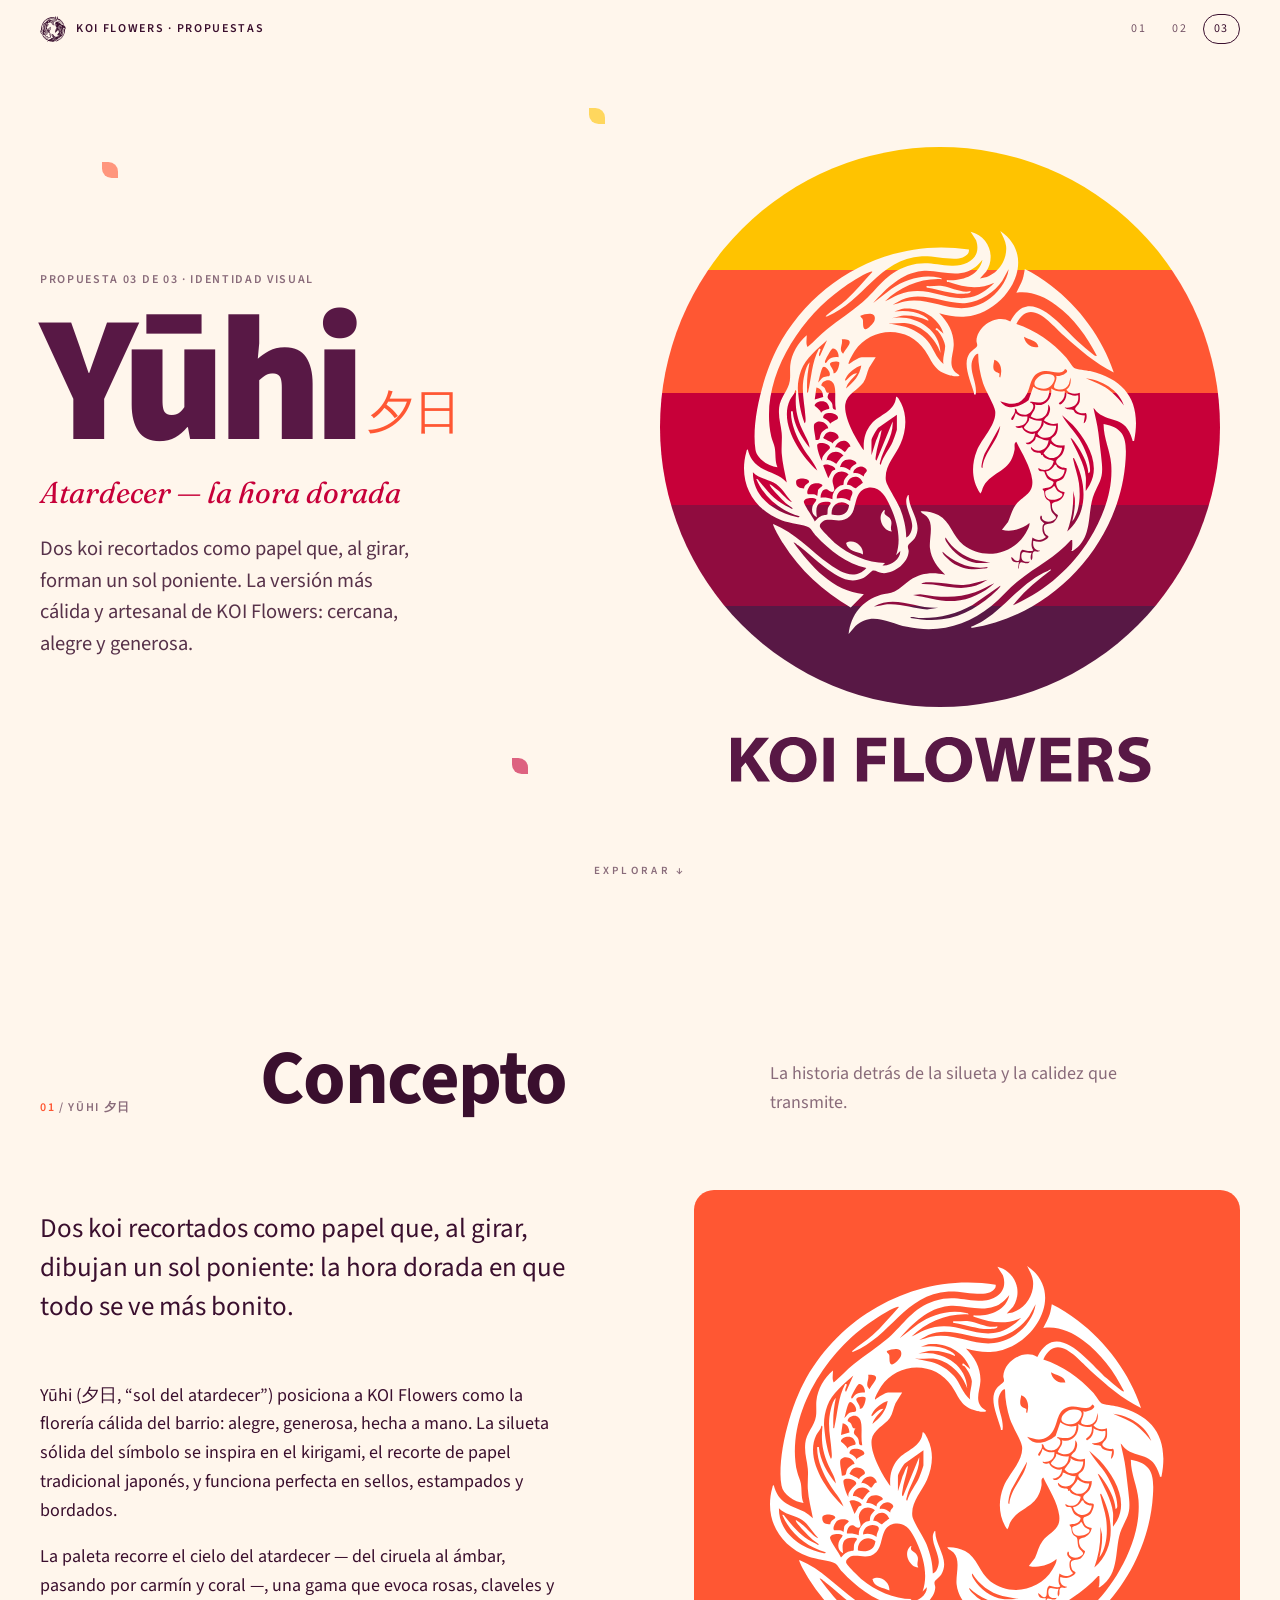
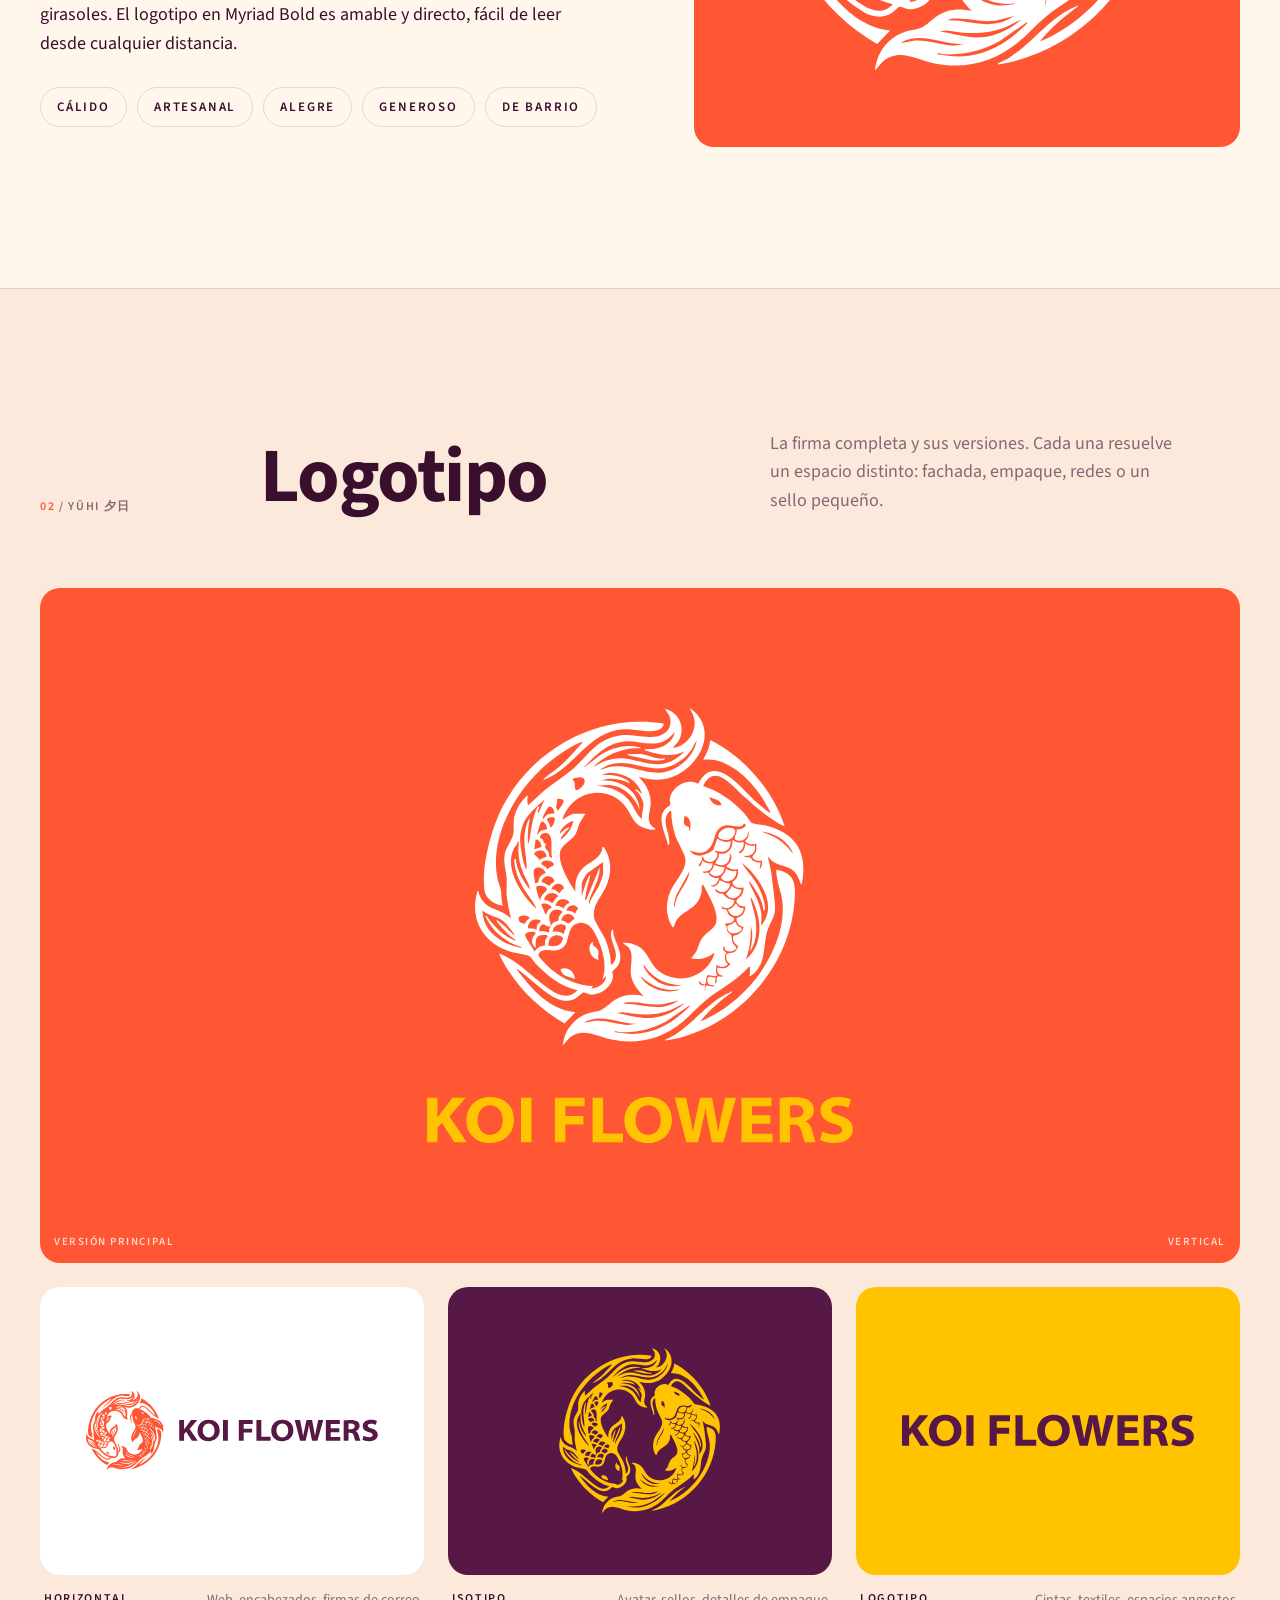
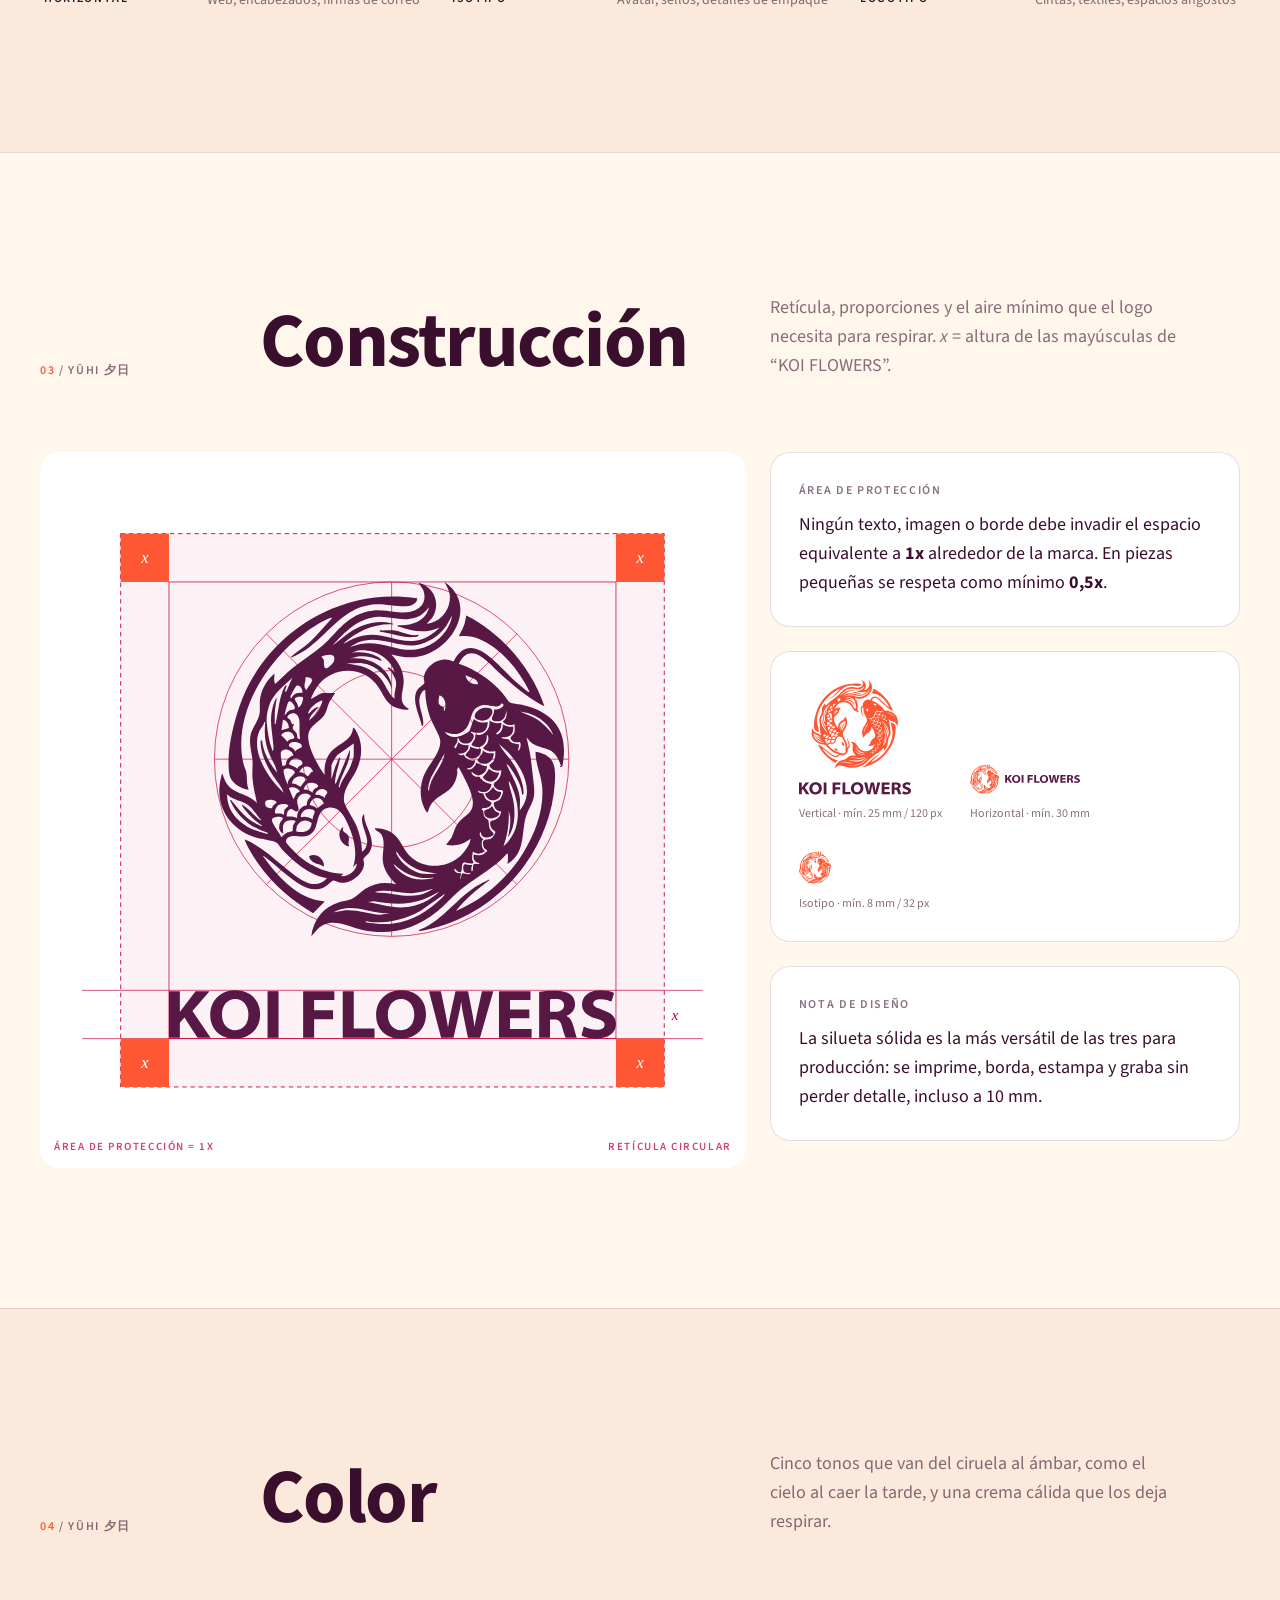
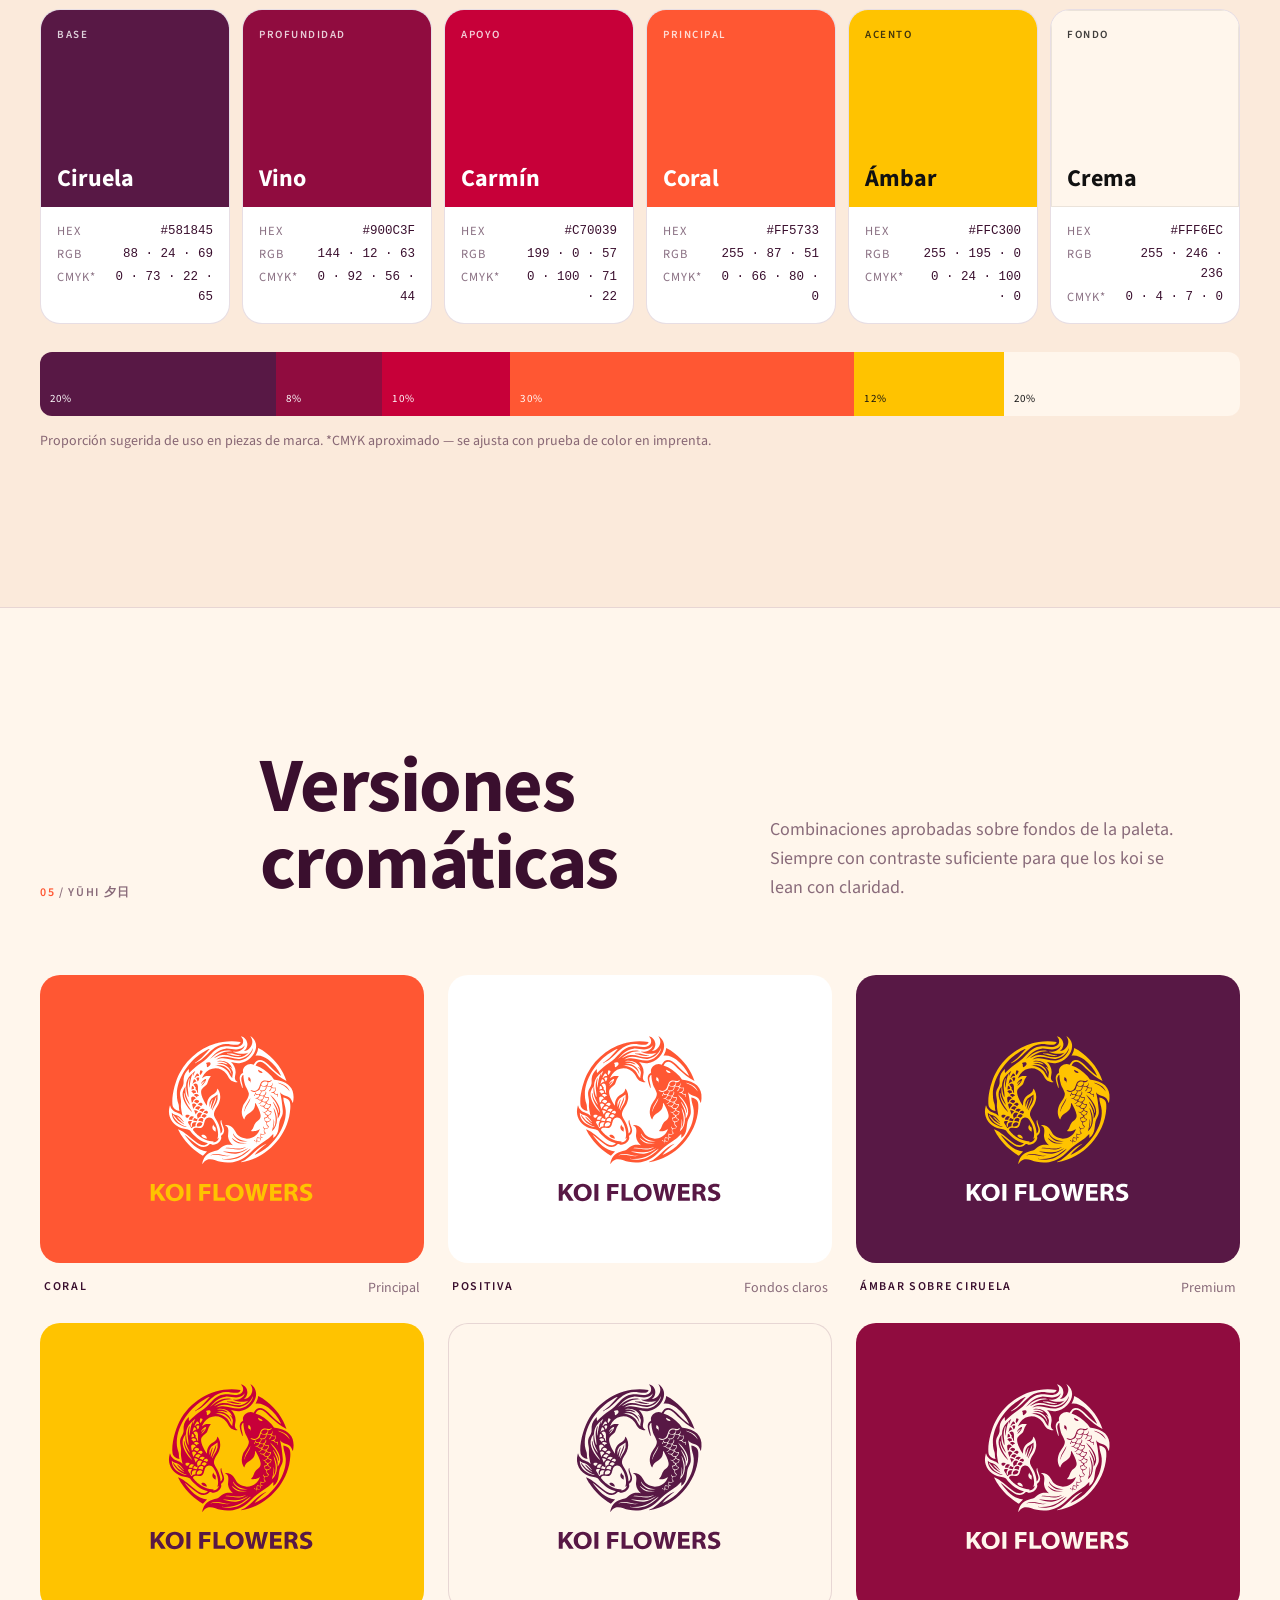
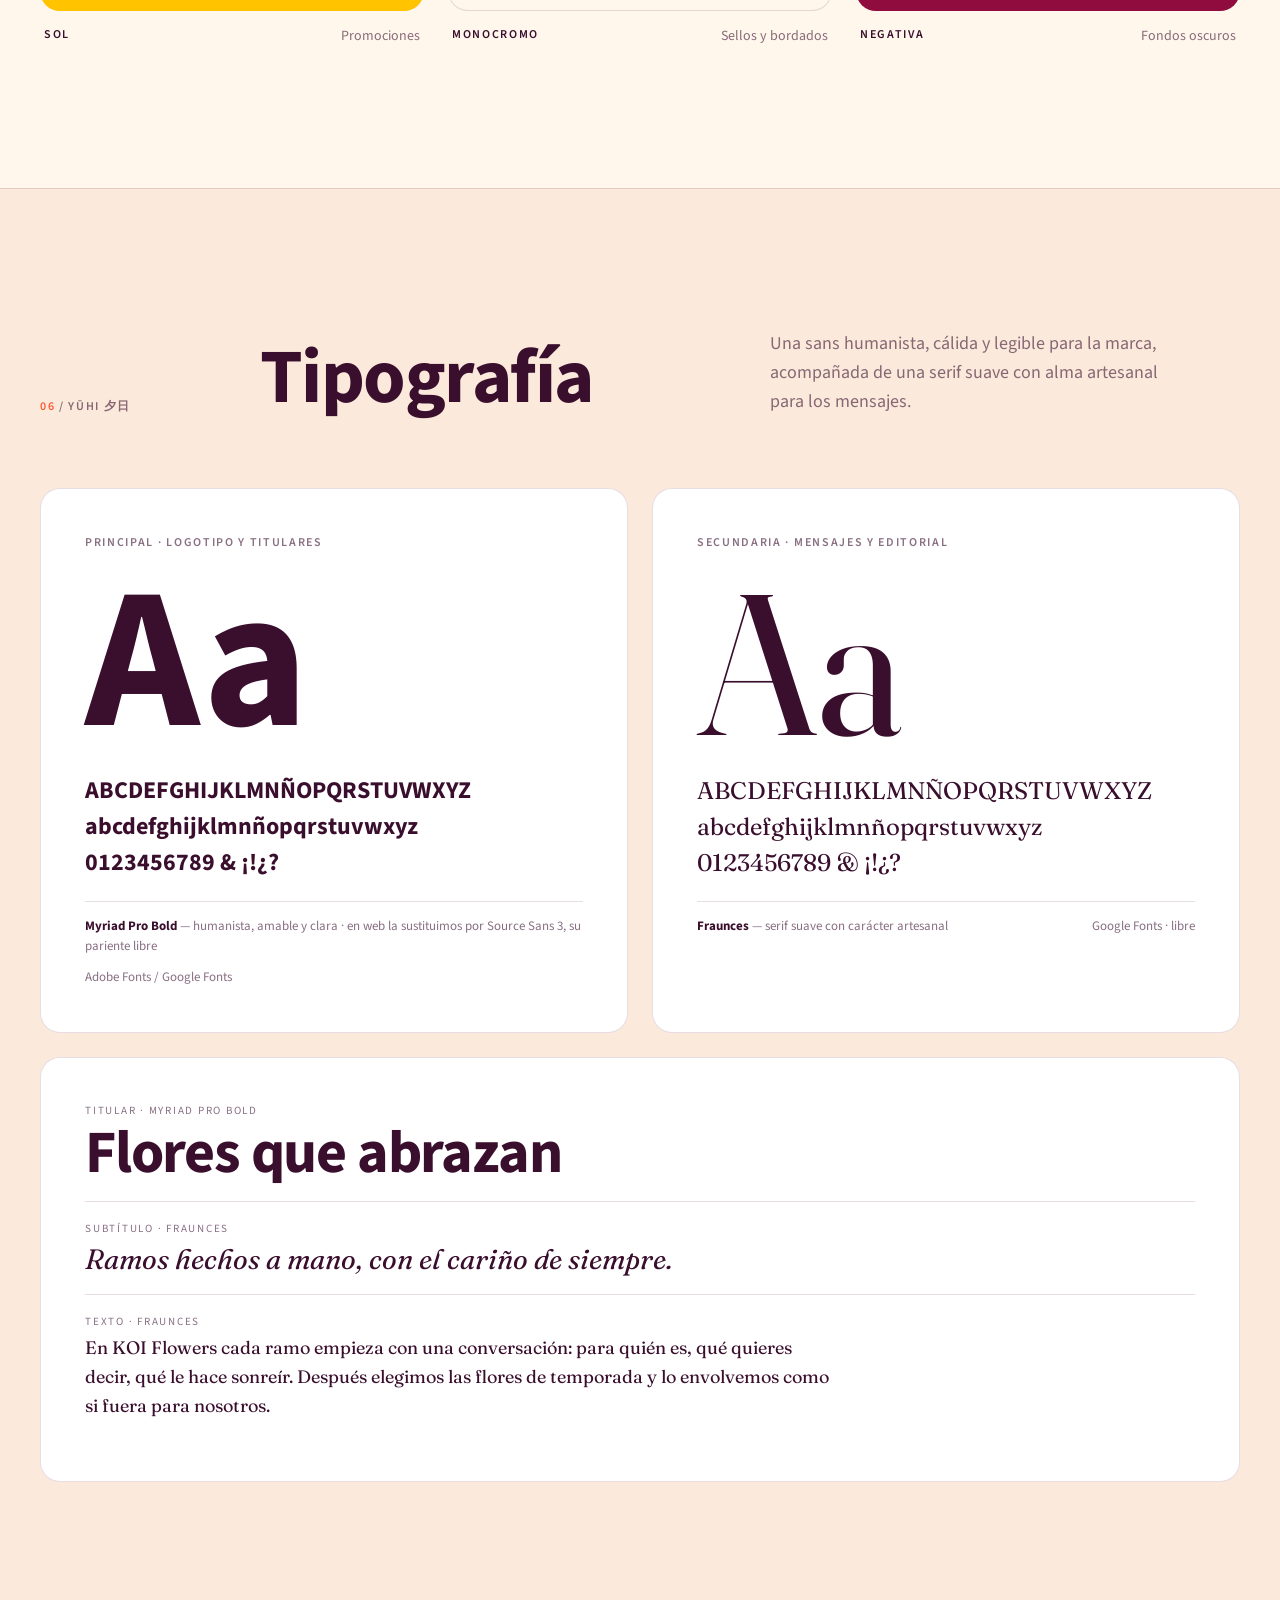
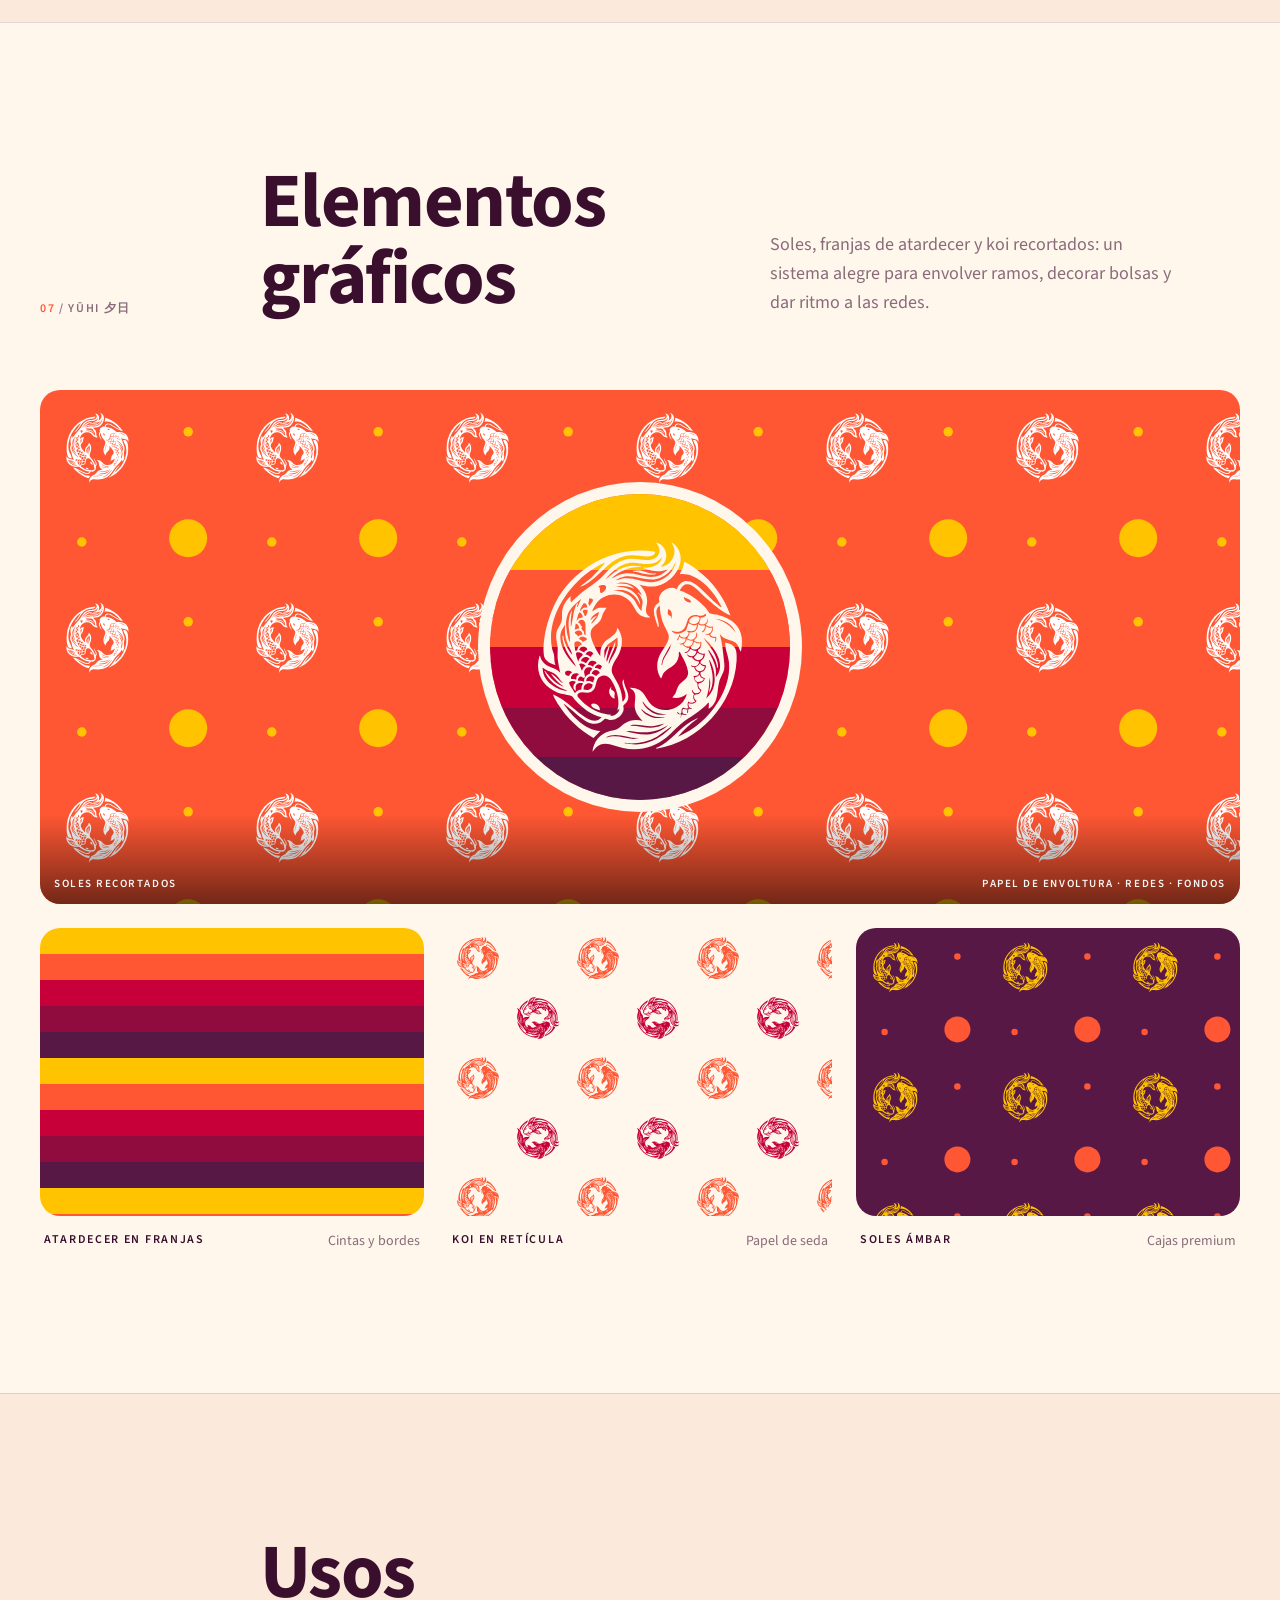
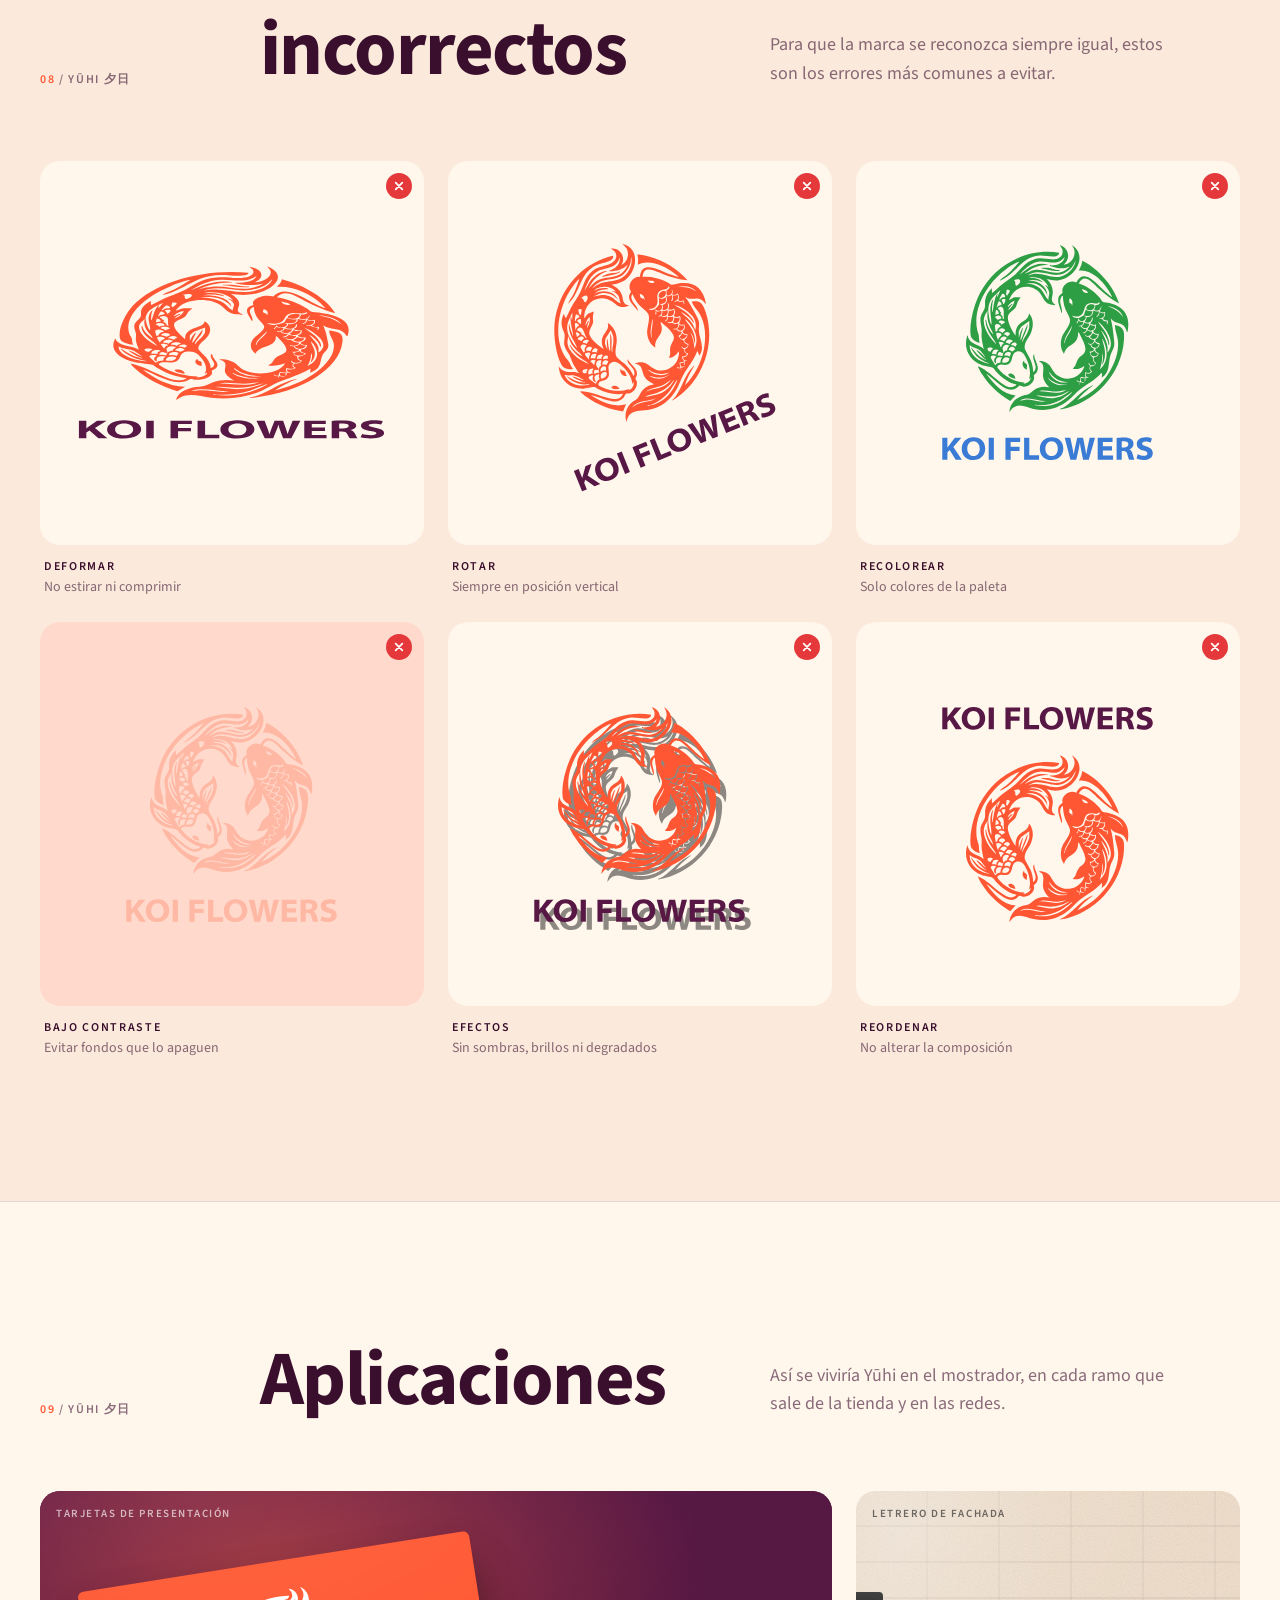
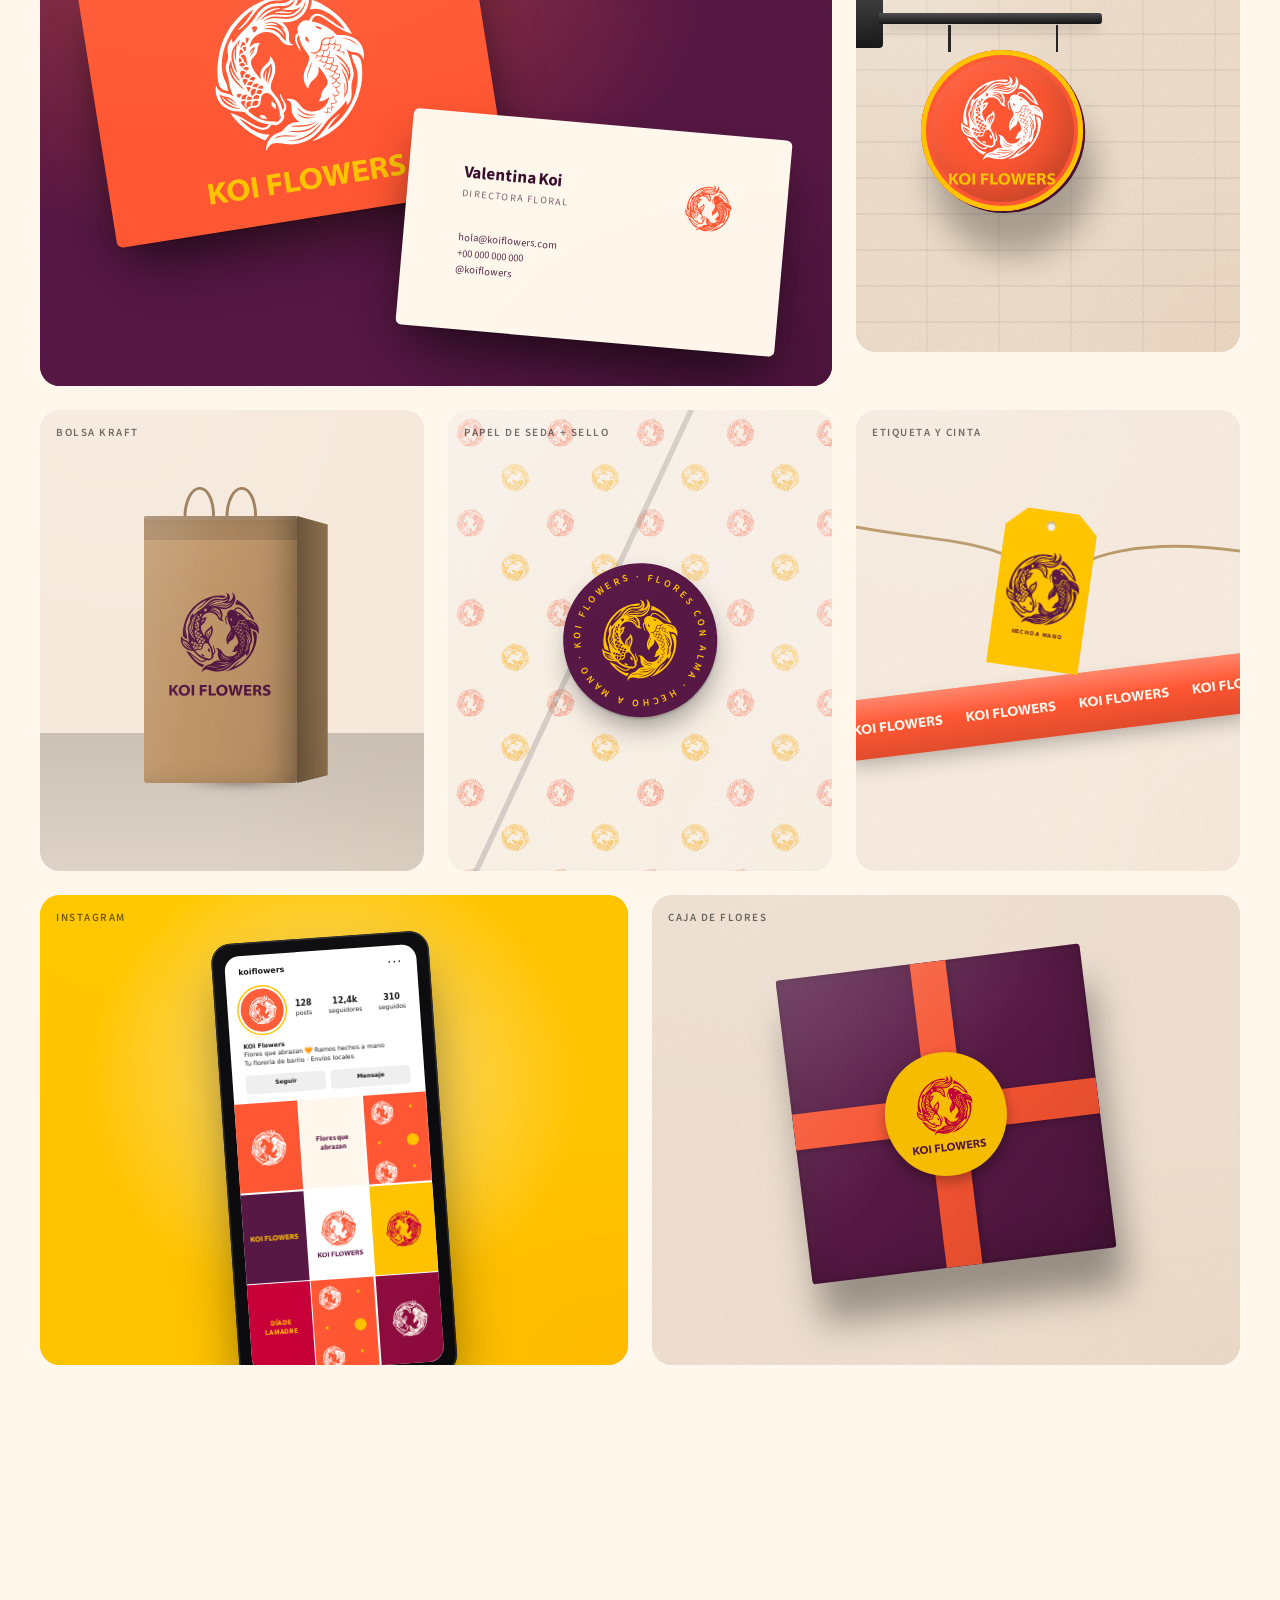
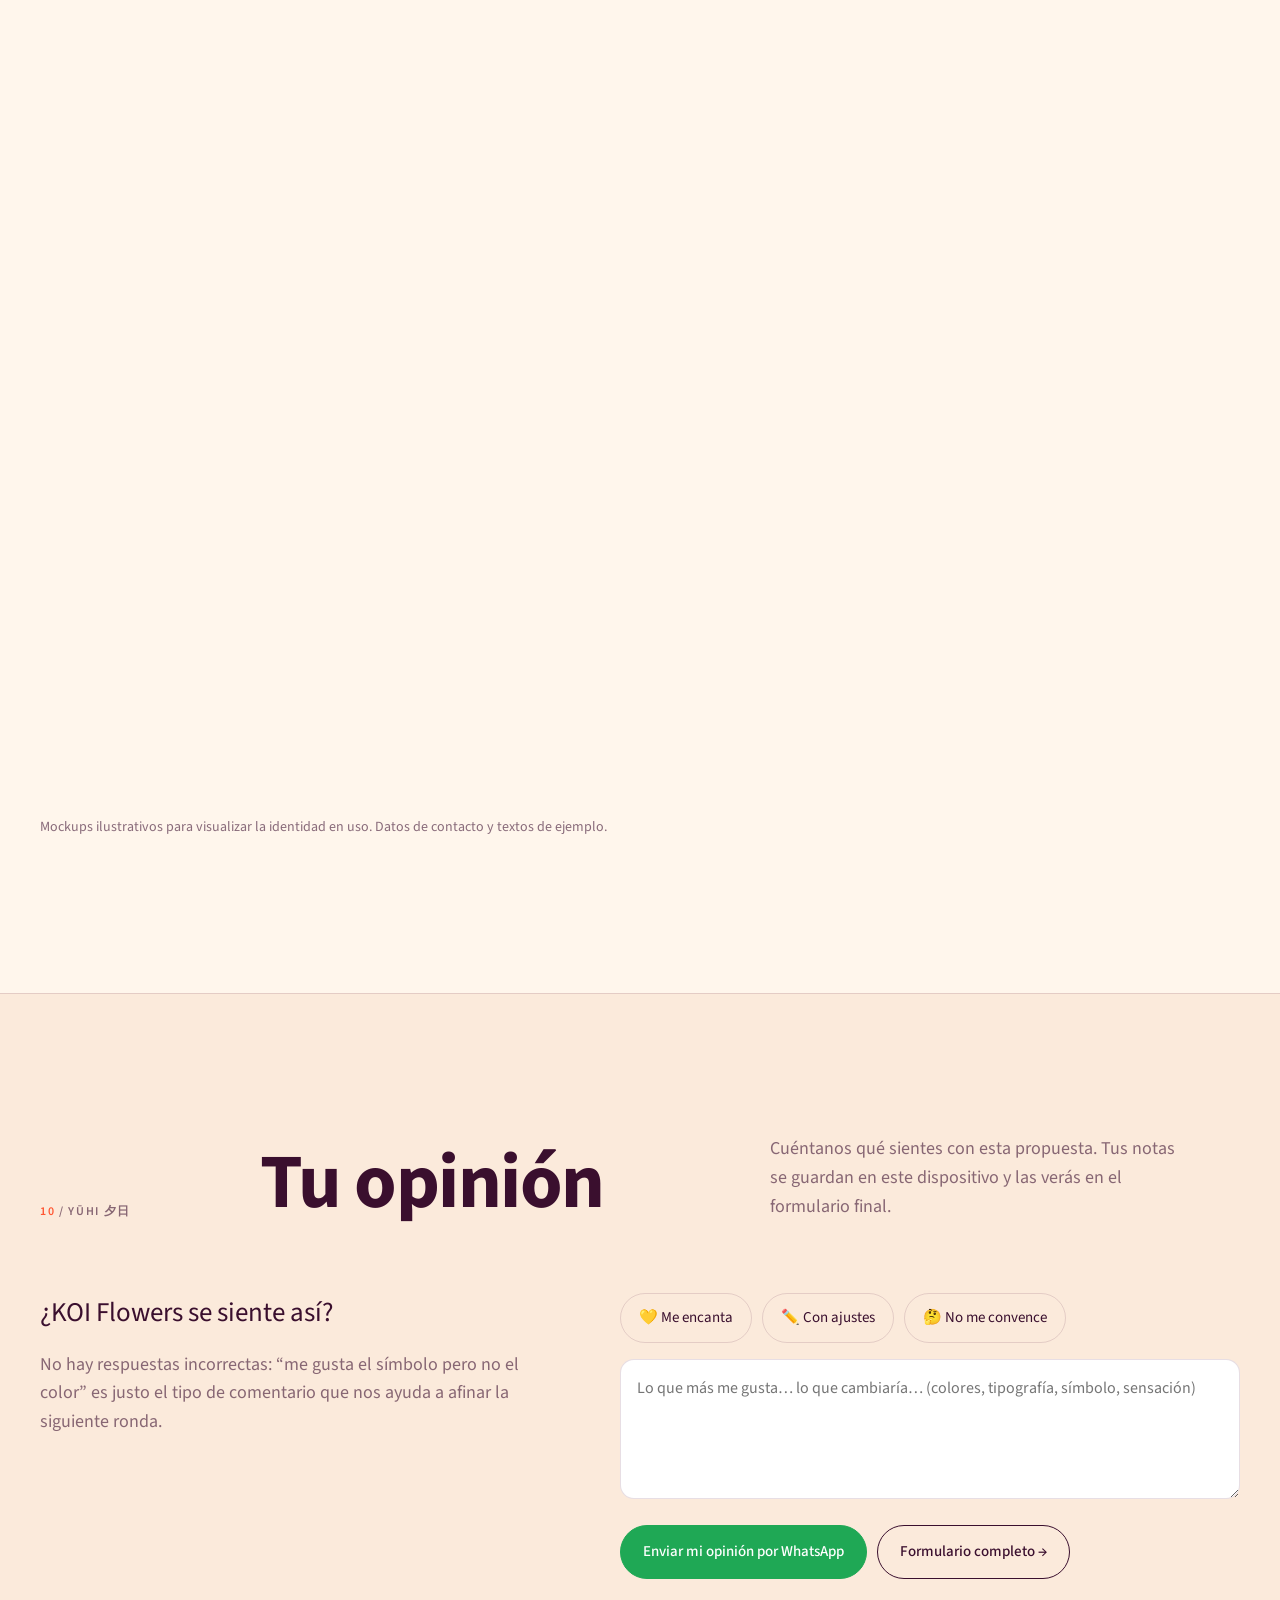
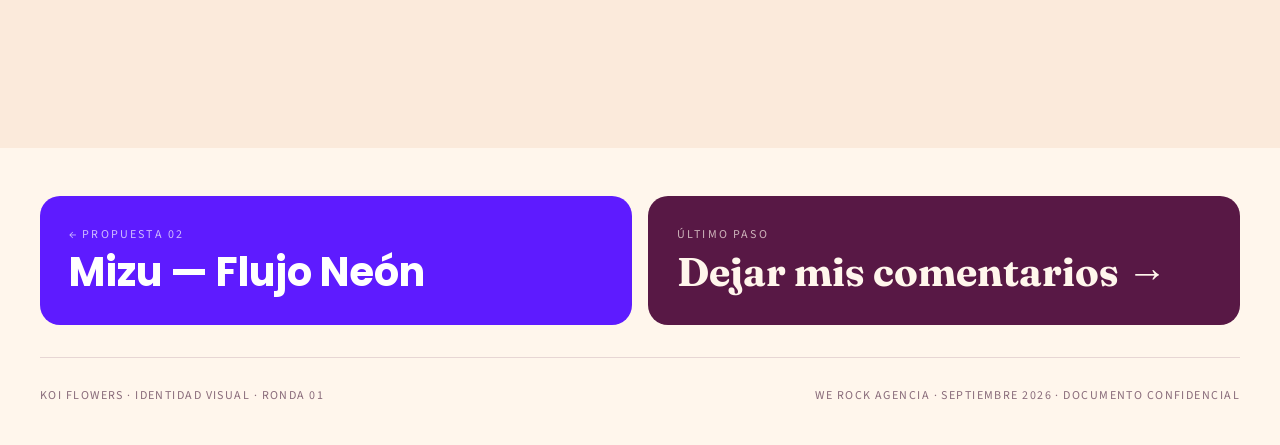
==== commit 54d5bdcc: "Yūhi: quitar franjas blancas del sol en la portada para que el ícono se lea limpio Co-Authored-By: C" ====
--- a/propuesta-03-yuhi.html
+++ b/propuesta-03-yuhi.html
@@ -33,8 +33,6 @@
   .hero p { max-width: 38ch; font-size: clamp(18px, 1.6vw, 21px); line-height: 1.55; margin: 22px 0 0; color: rgba(58,15,46,.85); }
   .hero .sun { position: relative; width: min(100%, 560px); aspect-ratio: 1; justify-self: center; border-radius: 50%; overflow: hidden;
     background: linear-gradient(180deg, #FFC300 0 22%, #FF5733 22% 44%, #C70039 44% 64%, #900C3F 64% 82%, #581845 82%); }
-  .hero .sun::after { content: ""; position: absolute; inset: 0;
-    background: repeating-linear-gradient(180deg, transparent 0 calc(58% - 1px), transparent 0), linear-gradient(180deg, transparent 0 60%, #FFF6EC 60% 62%, transparent 62% 70%, #FFF6EC 70% 73%, transparent 73% 81%, #FFF6EC 81% 85%, transparent 85% 92%, #FFF6EC 92% 97%, transparent 97%); }
   .hero .sun .sym { position: absolute; inset: 15%; z-index: 2; }
   .hero .word { width: 70%; margin: 30px auto 0; }
   .hero .right { display: grid; justify-items: center; }
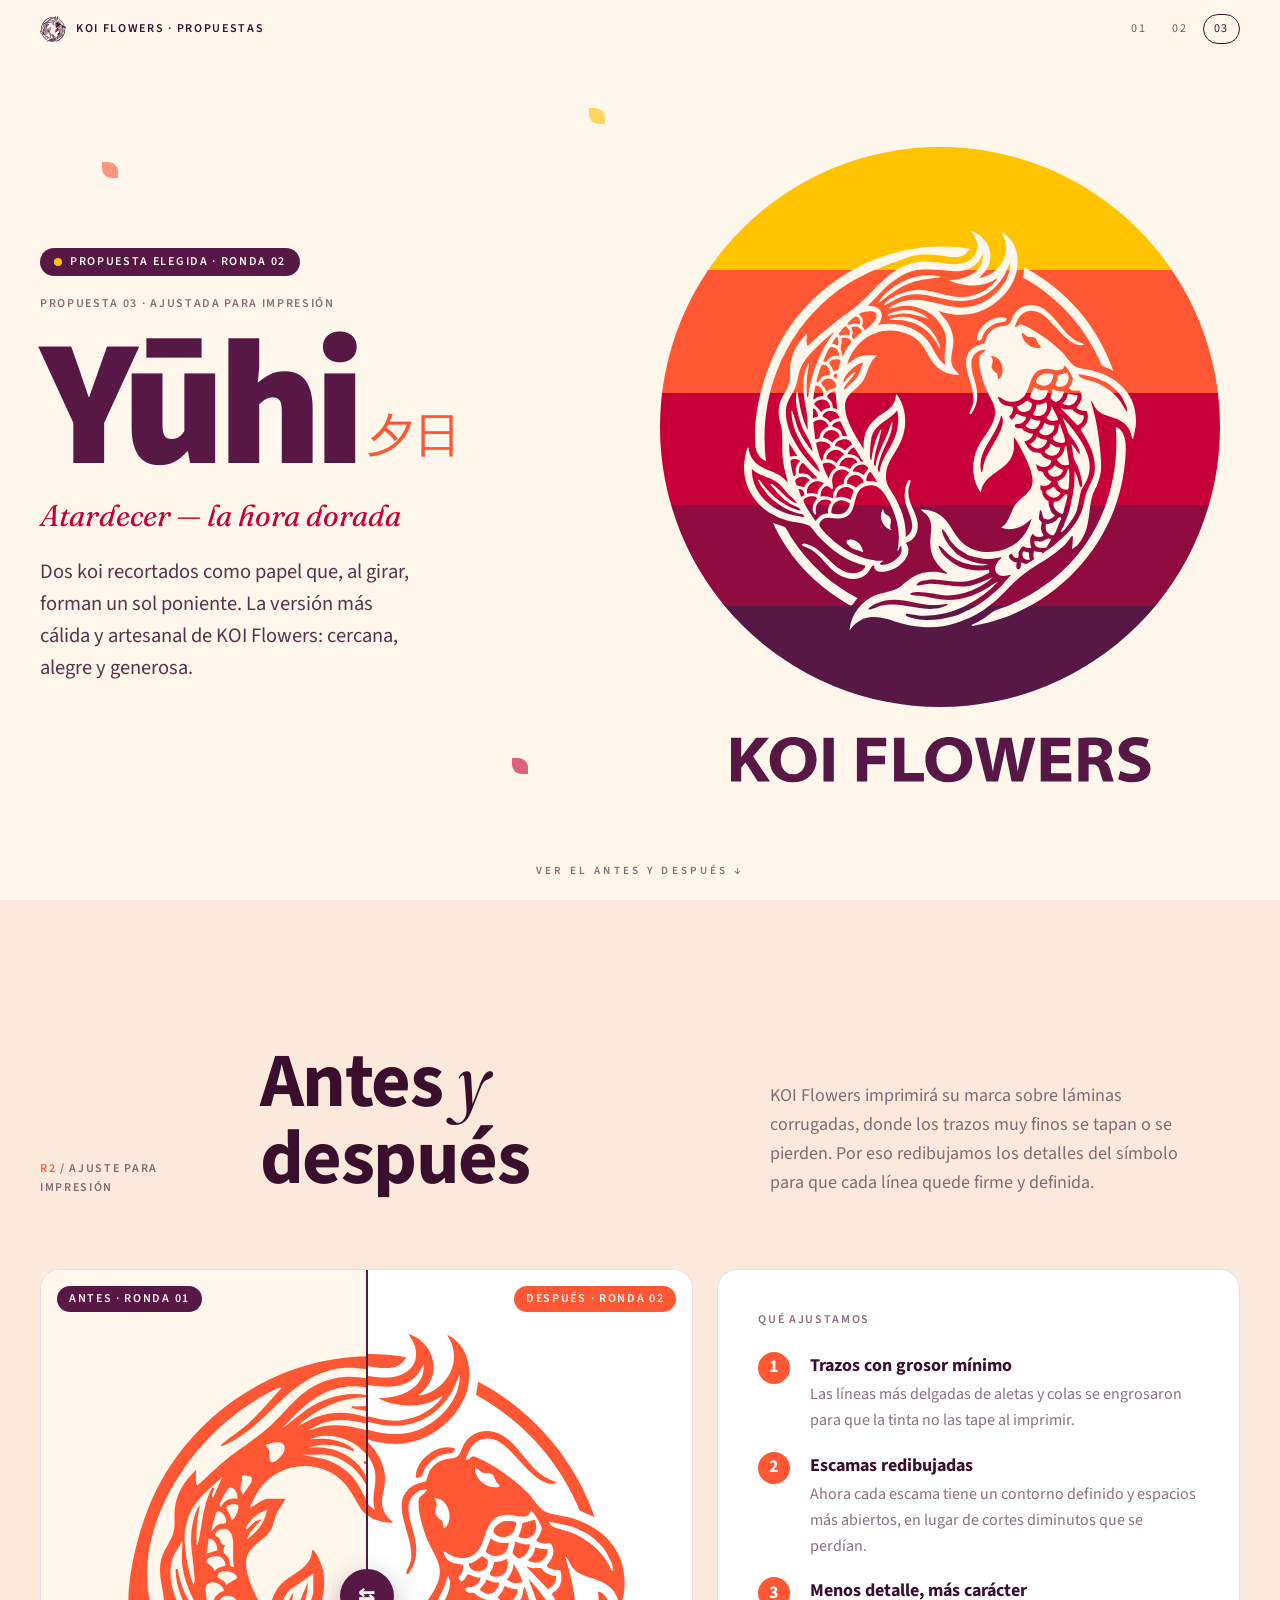
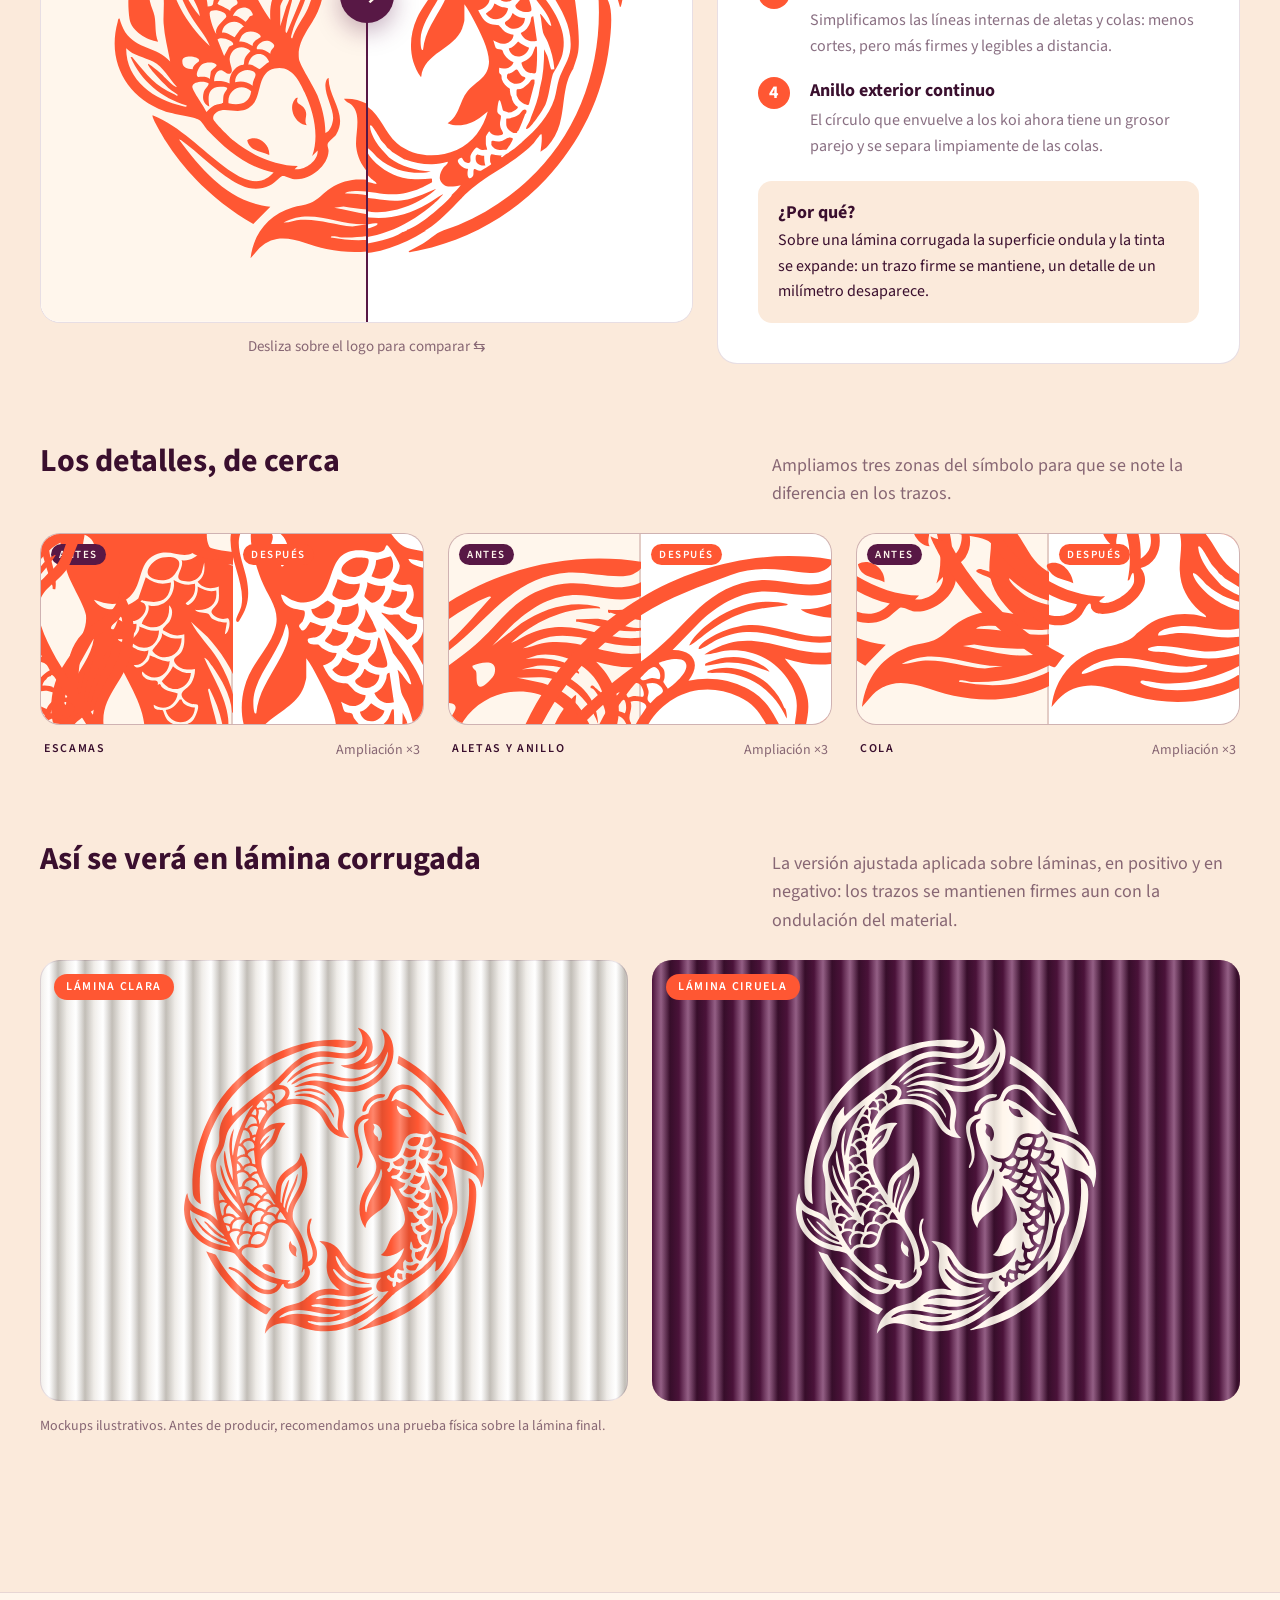
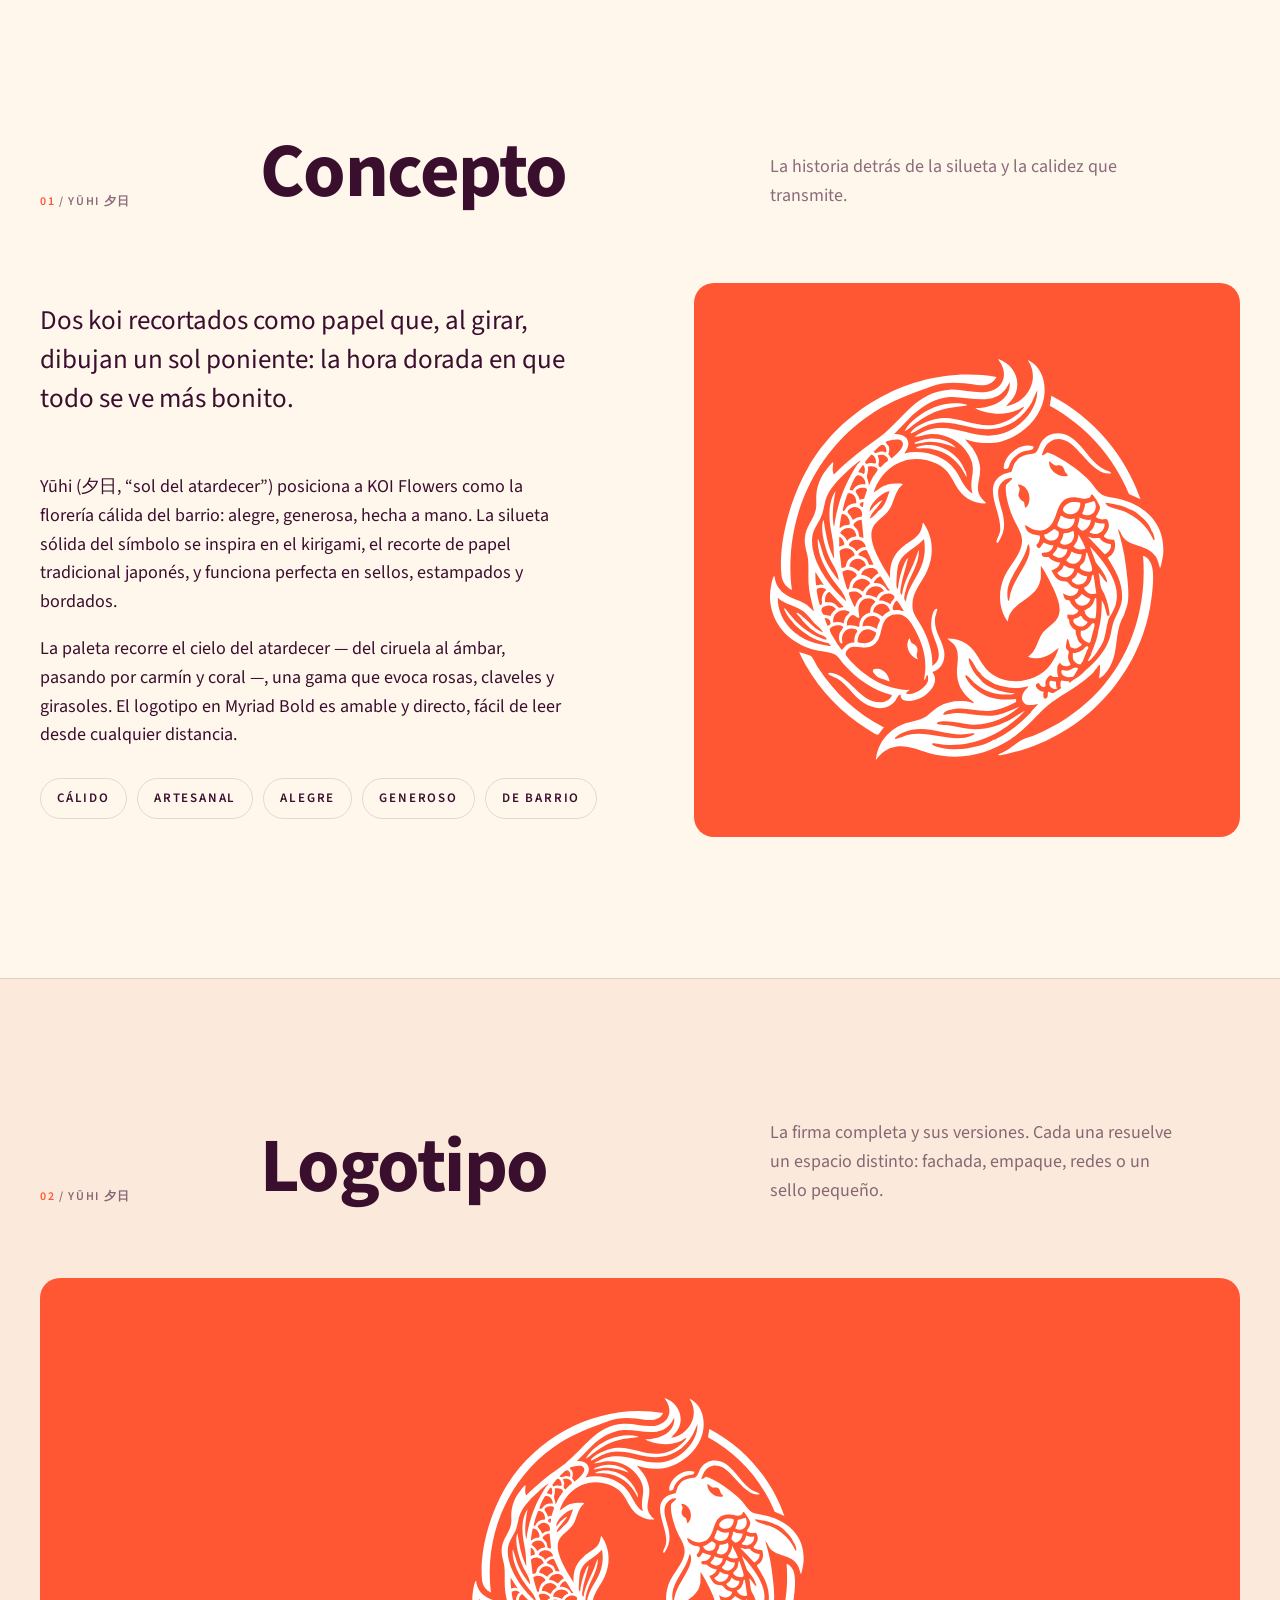
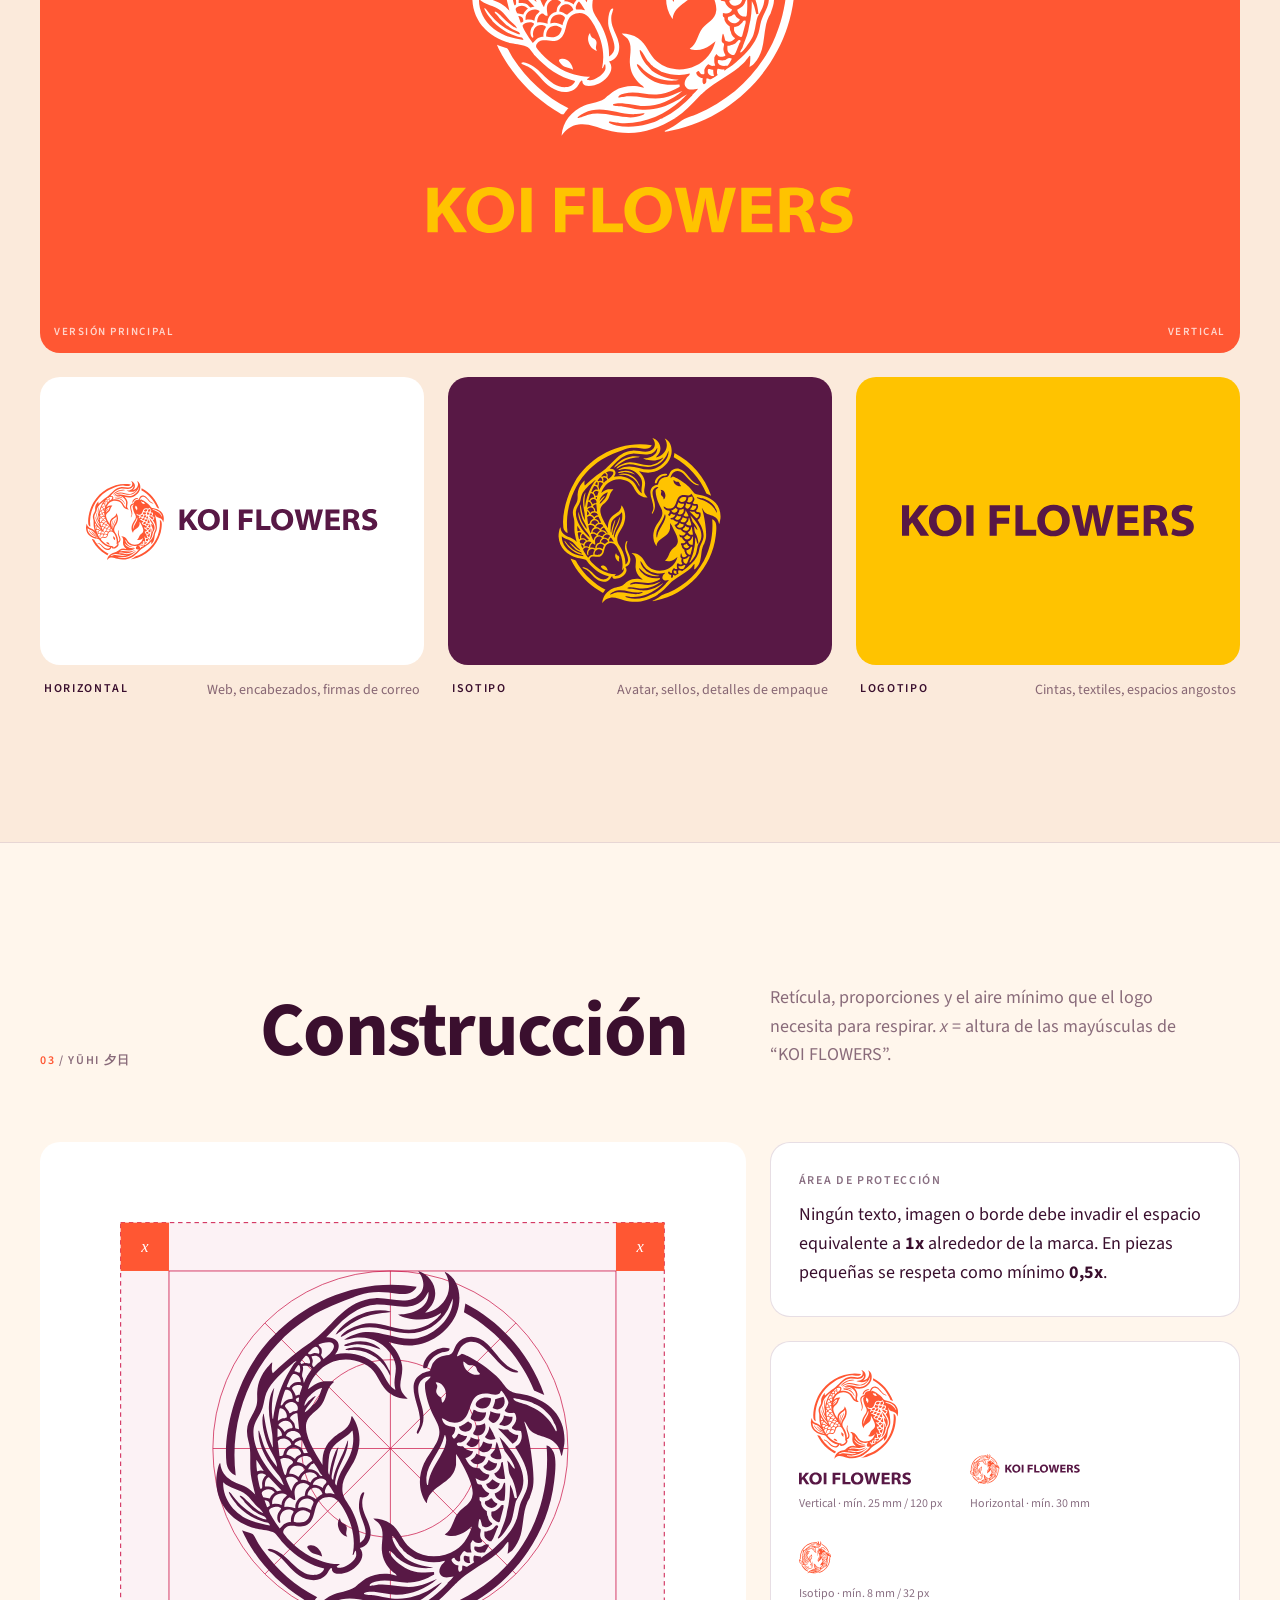
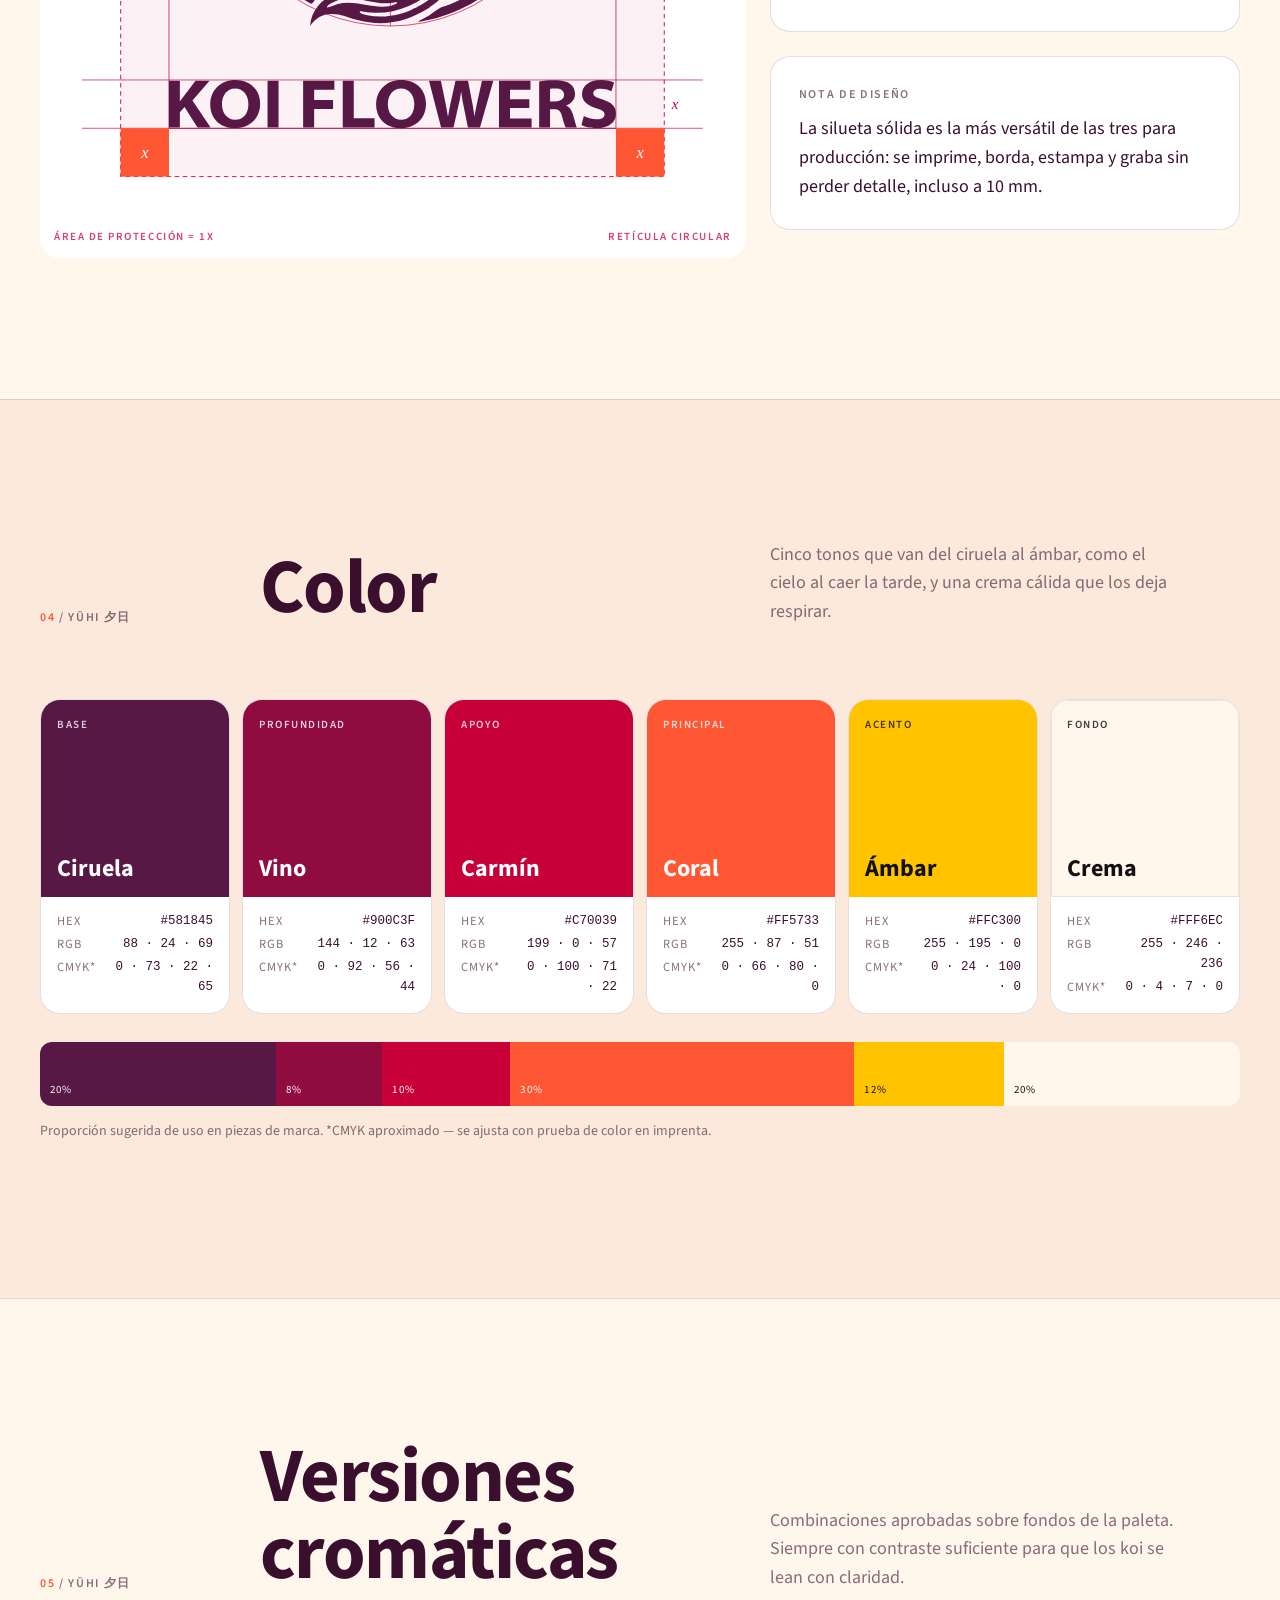
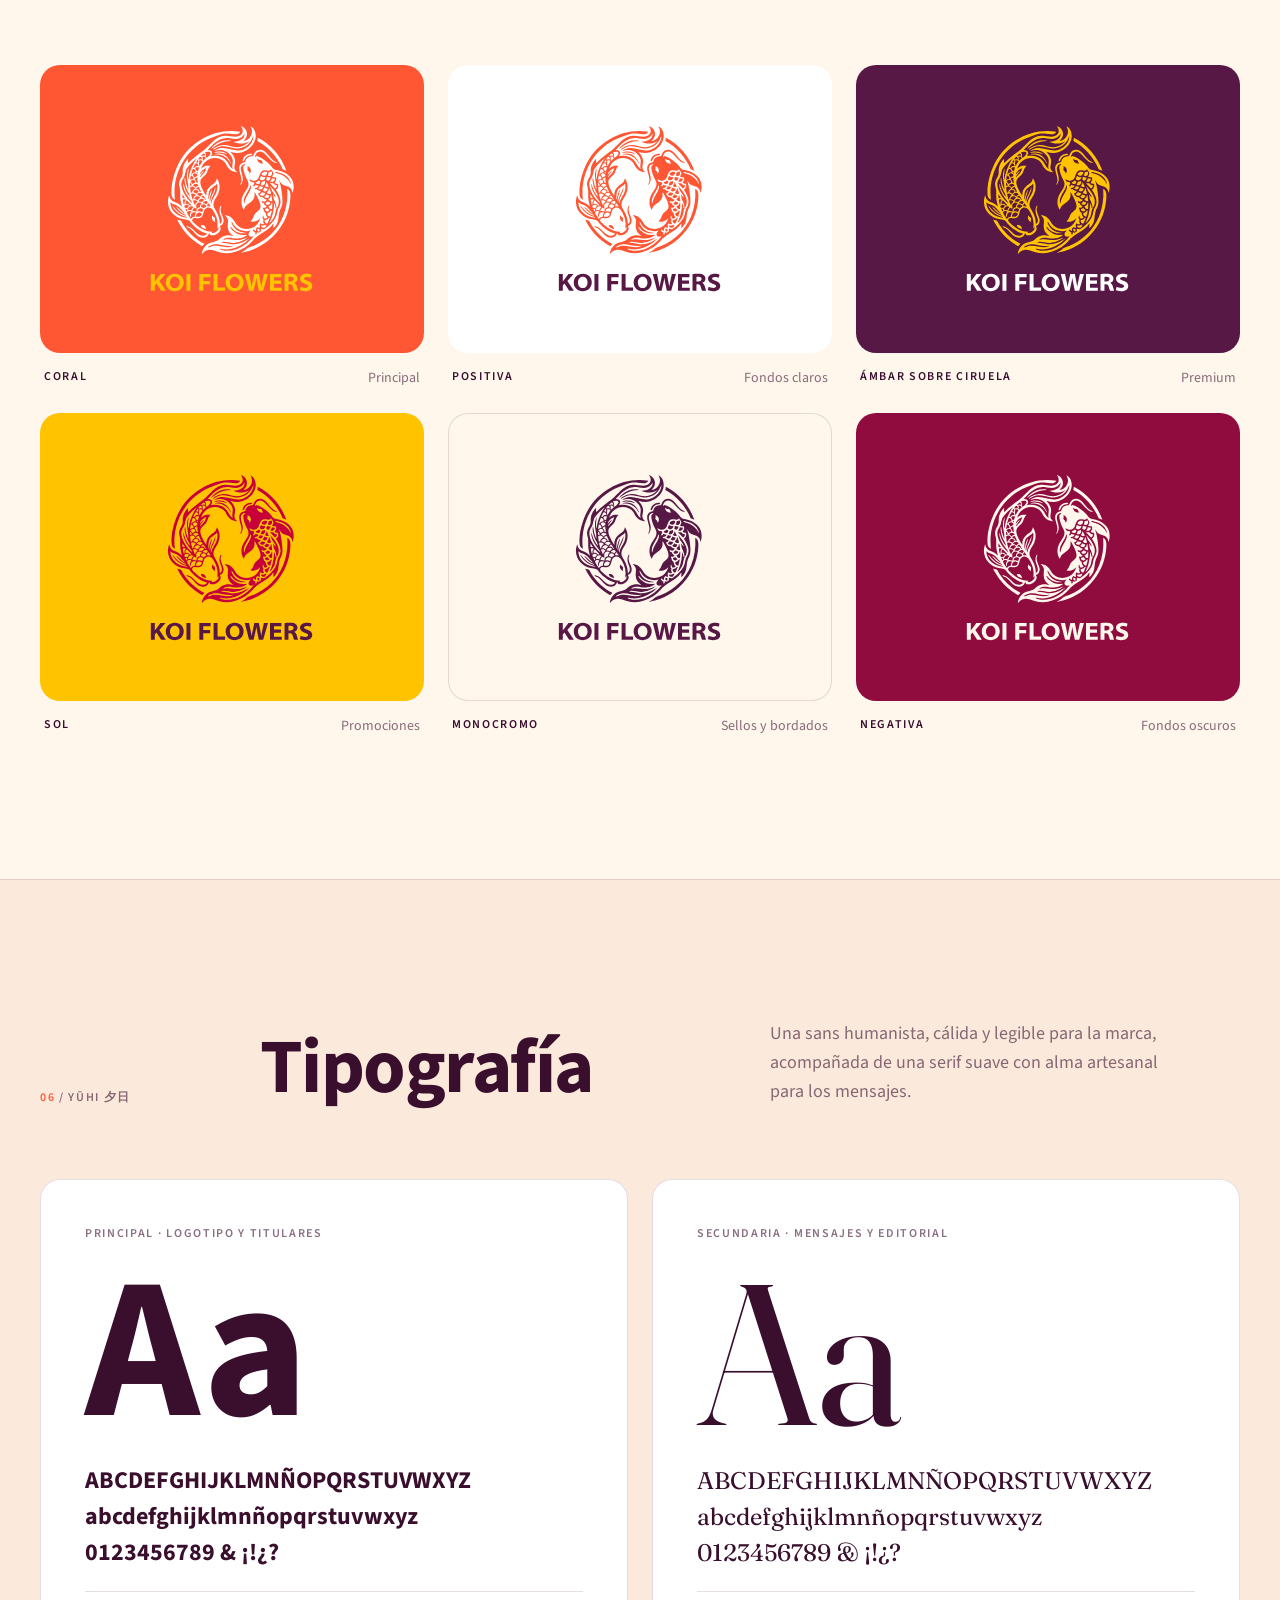
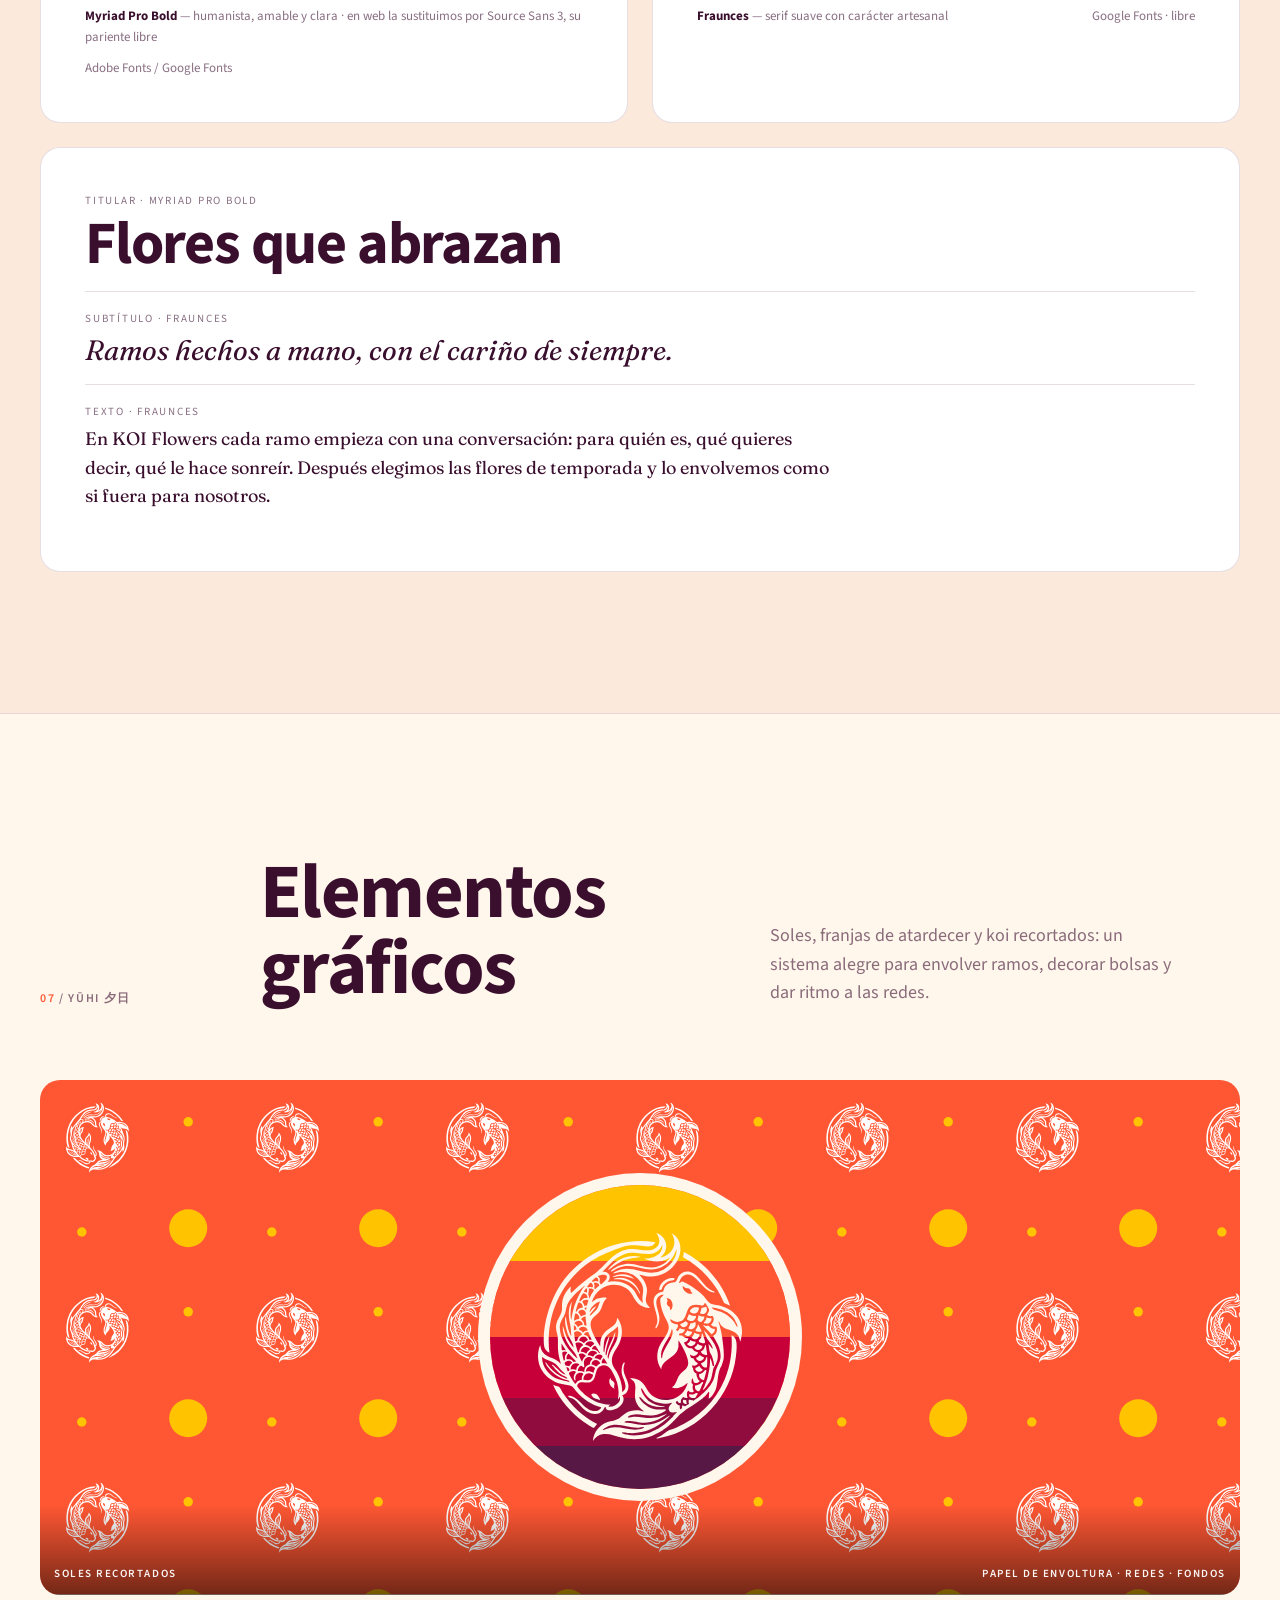
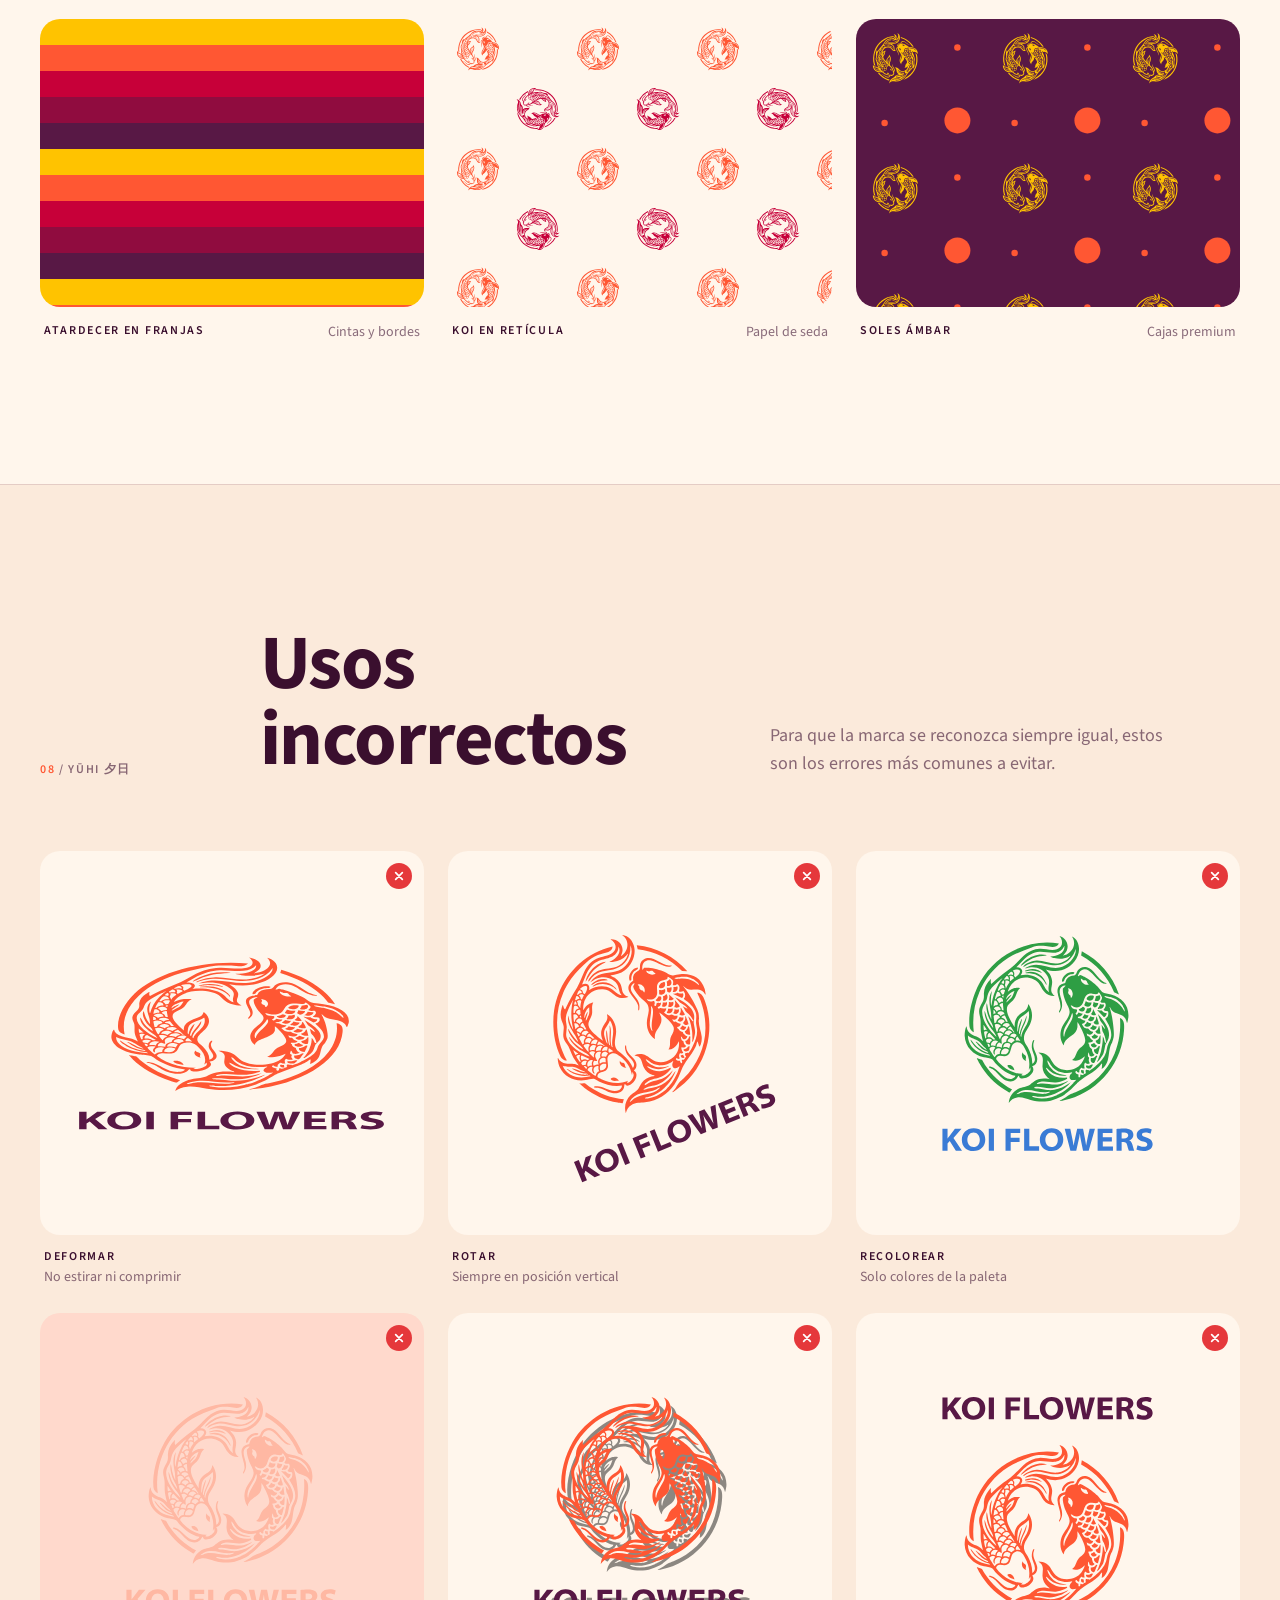
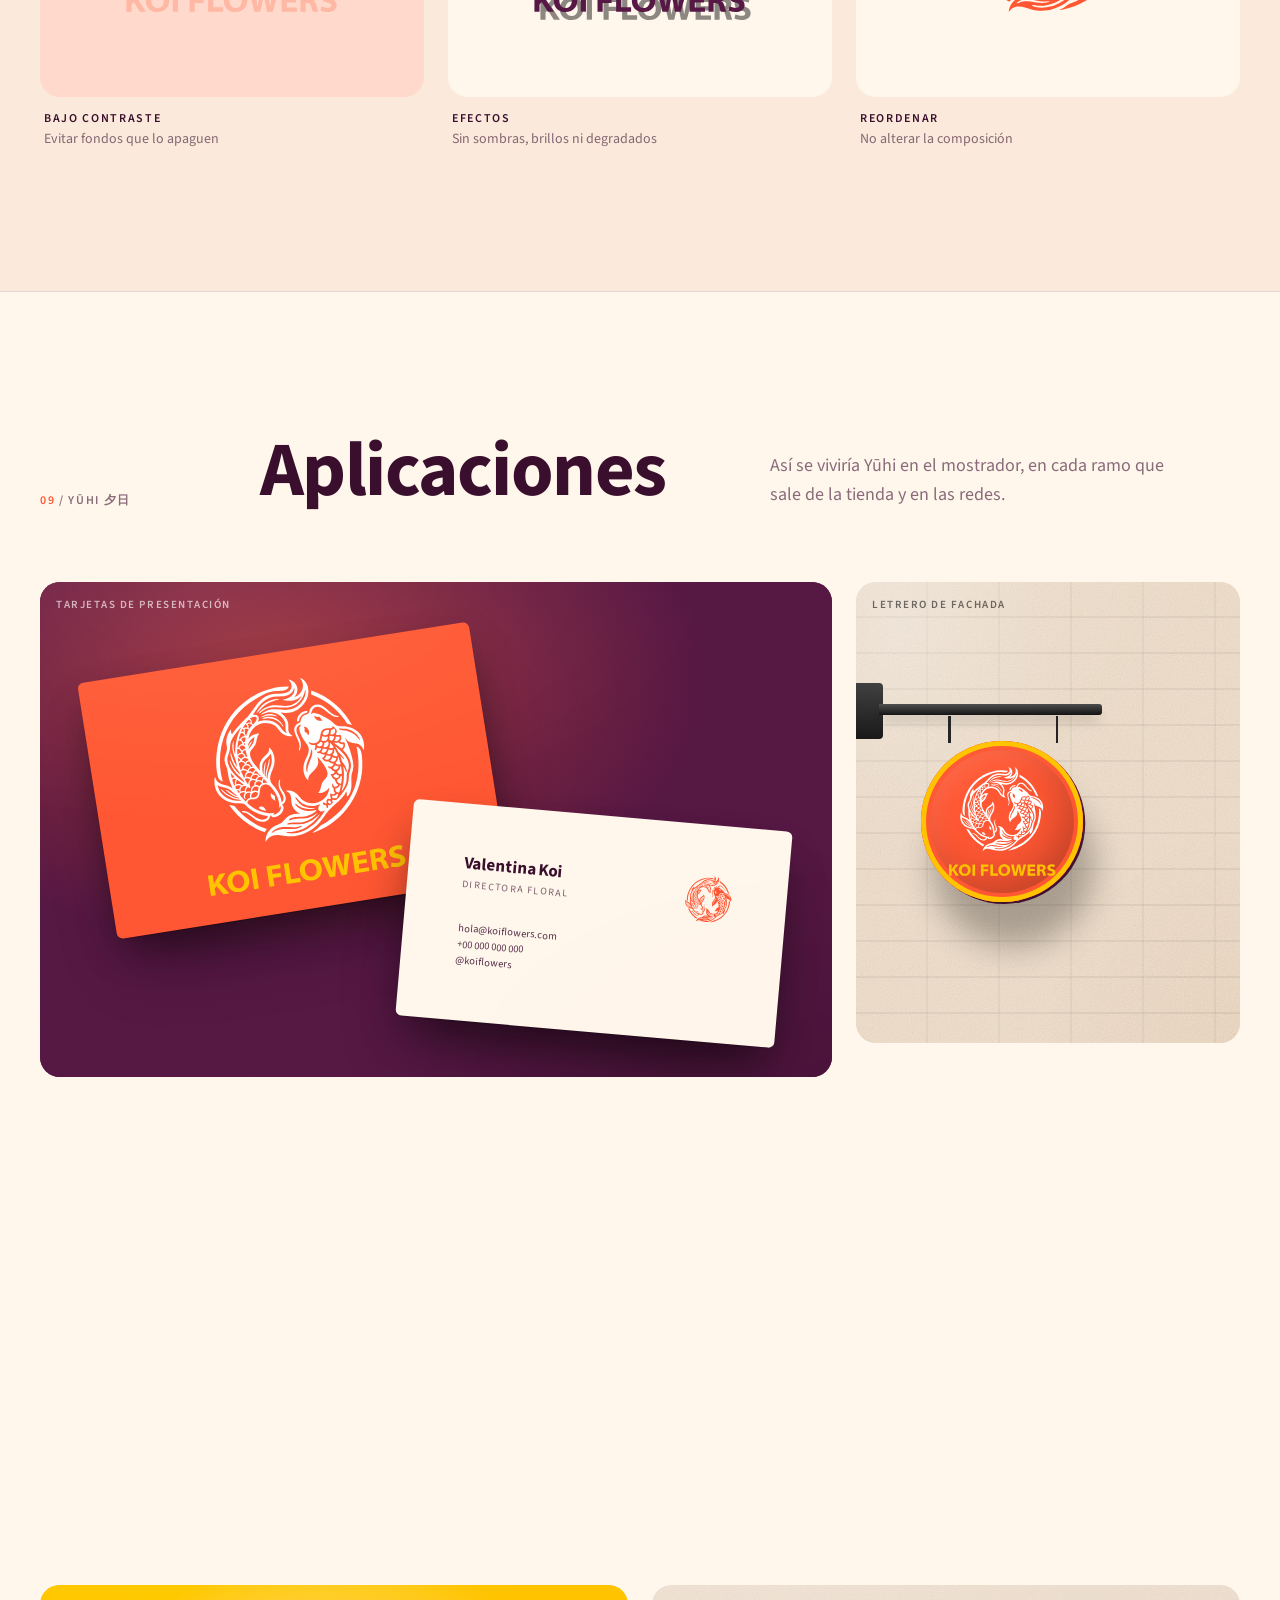
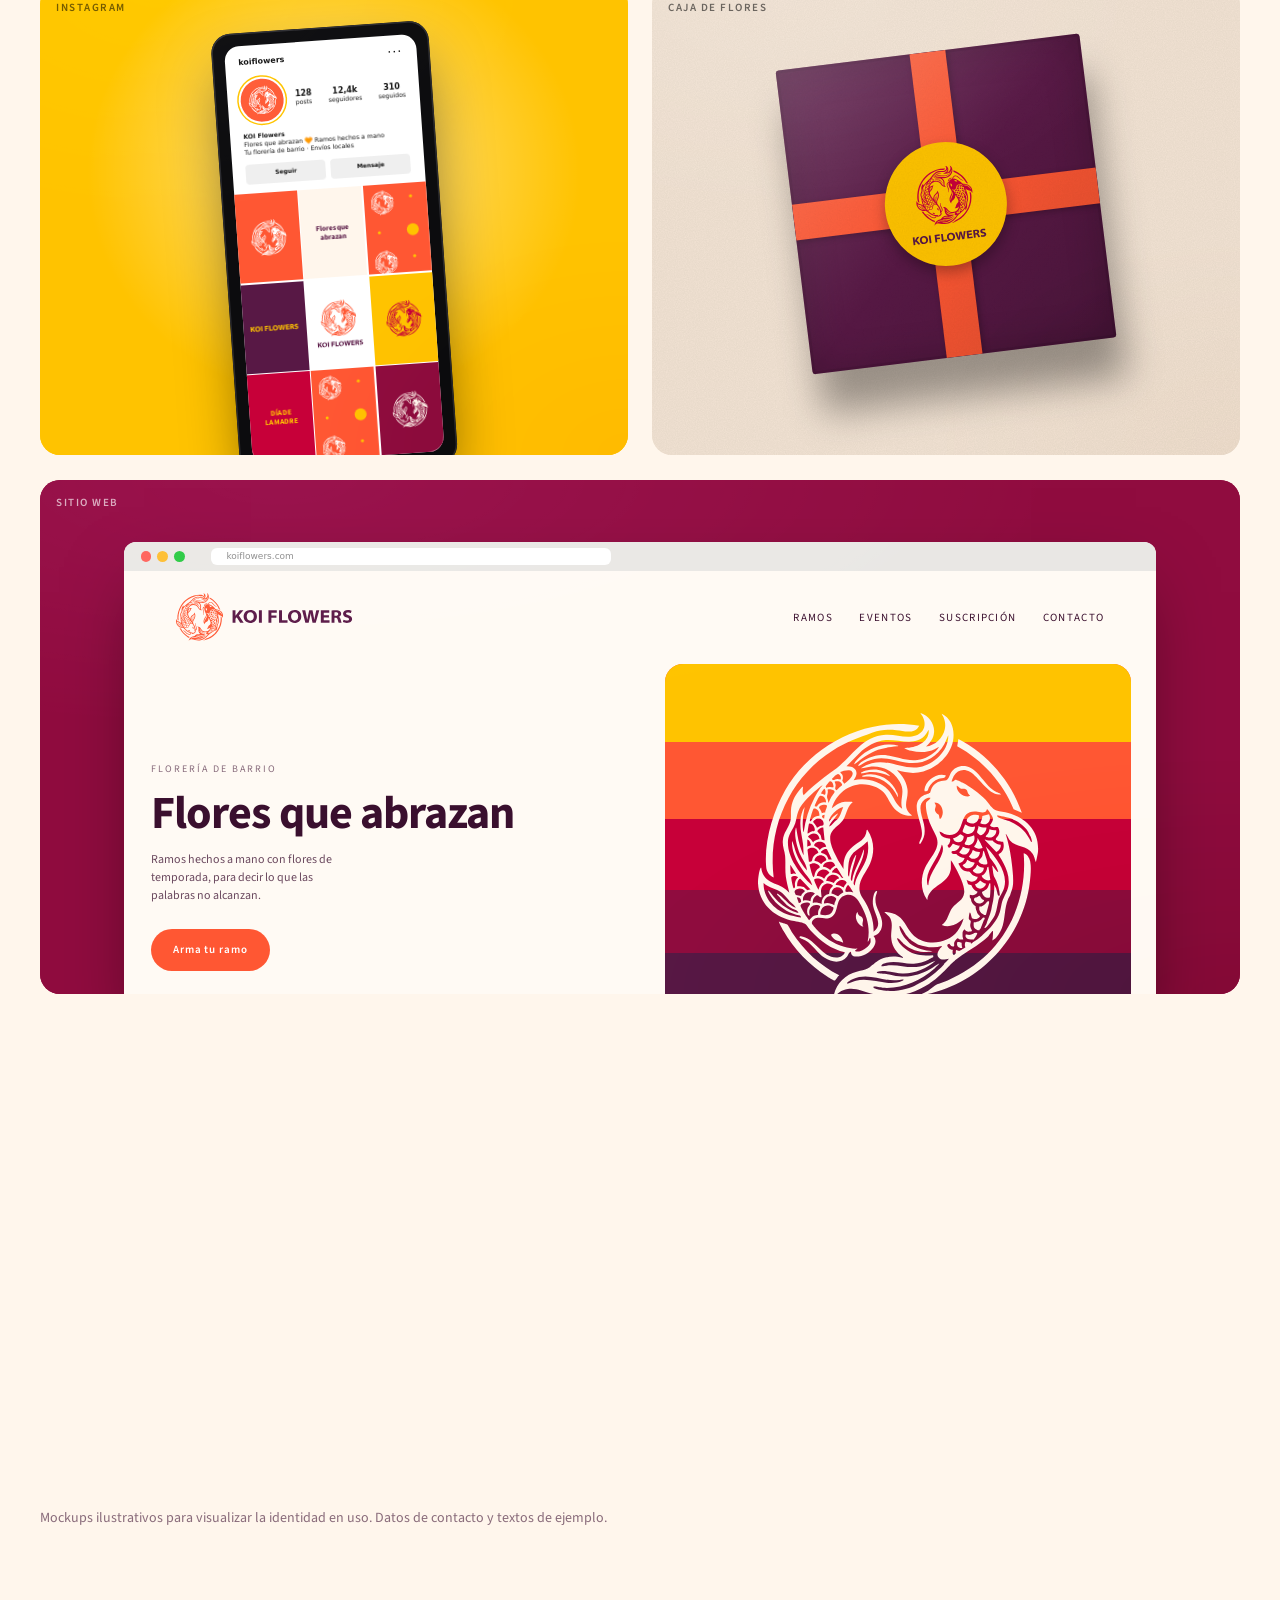
==== commit 5fd78d29: "Yūhi ronda 02: símbolo ajustado para impresión en lámina corrugada + sección antes/después Co-Author" ====
--- a/propuesta-03-yuhi.html
+++ b/propuesta-03-yuhi.html
@@ -38,6 +38,53 @@
   .hero .right { display: grid; justify-items: center; }
   .hero .scroll { position: absolute; left: 50%; bottom: 24px; transform: translateX(-50%); font: 600 11px/1 'Source Sans 3'; letter-spacing: .3em; text-transform: uppercase; color: rgba(58,15,46,.6); }
   .hero .petal { position: absolute; width: 16px; height: 16px; border-radius: 0 60% 0 60%; background: #FF5733; opacity: .6; animation: floaty 7s ease-in-out infinite; }
+
+  /* ---------- ronda 02: antes / después ---------- */
+  .badge { display: inline-flex; align-items: center; gap: 8px; padding: 8px 14px; border-radius: 99px; background: #581845; color: #FFF6EC; font: 600 12px/1 'Source Sans 3'; letter-spacing: .14em; text-transform: uppercase; margin-bottom: 18px; }
+  .badge i { width: 8px; height: 8px; border-radius: 50%; background: #FFC300; }
+  .ba-grid { display: grid; gap: 24px; }
+  @media (min-width: 900px) { .ba-grid { grid-template-columns: 1.25fr 1fr; align-items: start; } }
+  .ba { position: relative; aspect-ratio: 1; border-radius: var(--r); overflow: hidden; background: #fff; border: 1px solid var(--line); --p: 50%; }
+  .ba .layer { position: absolute; inset: 0; padding: 9%; background: #fff; }
+  .ba .layer .lg { width: 100%; height: 100%; }
+  .ba .before { clip-path: inset(0 calc(100% - var(--p)) 0 0); background: #FFF6EC; }
+  .ba .line { position: absolute; top: 0; bottom: 0; left: var(--p); width: 2px; margin-left: -1px; background: #581845; pointer-events: none; }
+  .ba .knob { position: absolute; top: 50%; left: var(--p); width: 54px; height: 54px; margin: -27px 0 0 -27px; border-radius: 50%; background: #581845; color: #FFF6EC; display: grid; place-items: center; font: 700 20px/1 'Source Sans 3'; box-shadow: 0 8px 24px rgba(88,24,69,.35); pointer-events: none; }
+  .ba input { position: absolute; inset: 0; width: 100%; height: 100%; opacity: 0; cursor: ew-resize; margin: 0; }
+  .ba .tag { position: absolute; top: 16px; padding: 7px 12px; border-radius: 99px; font: 600 12px/1 'Source Sans 3'; letter-spacing: .14em; text-transform: uppercase; pointer-events: none; }
+  .ba .tag.b { left: 16px; background: #581845; color: #FFF6EC; }
+  .ba .tag.a { right: 16px; background: #FF5733; color: #fff; }
+  .ba-hint { text-align: center; font-size: 15px; color: var(--muted); margin-top: 12px; }
+  .changes { padding: clamp(24px, 4vw, 40px); display: flex; flex-direction: column; gap: 22px; }
+  .changes ol { margin: 0; padding: 0; list-style: none; display: grid; gap: 18px; counter-reset: c; }
+  .changes li { display: grid; grid-template-columns: 40px 1fr; gap: 12px; }
+  .changes li::before { counter-increment: c; content: counter(c); width: 32px; height: 32px; border-radius: 50%; background: #FF5733; color: #fff; display: grid; place-items: center; font-weight: 700; }
+  .changes b { display: block; font-size: 18px; }
+  .changes p { margin: 2px 0 0; color: var(--muted); font-size: 16px; }
+  .why { padding: 18px 20px; border-radius: 14px; background: #FBEADB; font-size: 16px; }
+  .zooms { display: grid; gap: 16px; margin-top: 24px; }
+  @media (min-width: 900px) { .zooms { grid-template-columns: repeat(3, 1fr); gap: 24px; } }
+  .zoom .pair { display: grid; grid-template-columns: 1fr 1fr; gap: 2px; border-radius: var(--r); overflow: hidden; border: 1px solid var(--line); background: var(--line); }
+  .zoom .pair > div { position: relative; aspect-ratio: 1; background: #fff; }
+  .zoom .pair > div:first-child { background: #FFF6EC; }
+  .zoom .pair .lg { width: 100%; height: 100%; }
+  .zoom .pair span { position: absolute; left: 10px; top: 10px; font: 600 11px/1 'Source Sans 3'; letter-spacing: .14em; text-transform: uppercase; padding: 5px 8px; border-radius: 99px; background: #581845; color: #FFF6EC; }
+  .zoom .pair > div:last-child span { background: #FF5733; color: #fff; }
+  .print { display: grid; gap: 16px; margin-top: 24px; }
+  @media (min-width: 900px) { .print { grid-template-columns: 1fr 1fr; gap: 24px; } }
+  .sheet { position: relative; aspect-ratio: 4 / 3; border-radius: var(--r); overflow: hidden; display: grid; place-items: center;
+    background: repeating-linear-gradient(90deg, #efece8 0, #ffffff 9px, #d8d3cc 18px, #efece8 27px); box-shadow: inset 0 0 0 1px var(--line); }
+  .sheet .lg { width: 52%; height: auto; }
+  .sheet .sh { position: absolute; inset: 0; background: repeating-linear-gradient(90deg, rgba(0,0,0,0) 0, rgba(255,255,255,.28) 9px, rgba(0,0,0,.1) 18px, rgba(0,0,0,0) 27px); pointer-events: none; }
+  .sheet .tag { position: absolute; left: 14px; top: 14px; padding: 7px 12px; border-radius: 99px; font: 600 12px/1 'Source Sans 3'; letter-spacing: .14em; text-transform: uppercase; background: #581845; color: #FFF6EC; }
+  .sheet.after .tag { background: #FF5733; color: #fff; }
+  .reduce { margin-top: 24px; padding: clamp(20px, 3vw, 32px); display: grid; gap: 22px; }
+  .reduce .row { display: flex; align-items: center; gap: clamp(16px, 3vw, 36px); flex-wrap: wrap; }
+  .reduce .row > b { width: 90px; font-size: 13px; letter-spacing: .14em; text-transform: uppercase; }
+  .reduce .row > div { flex: none; }
+  .subhead { display: flex; justify-content: space-between; align-items: baseline; gap: 16px; flex-wrap: wrap; margin-top: 72px; }
+  .subhead h3 { margin: 0; font-size: clamp(24px, 2.6vw, 32px); }
+  .subhead p { margin: 0; color: var(--muted); max-width: 52ch; }
 </style>
 </head>
 <body>
@@ -53,7 +100,8 @@
     <i class="petal" style="left:8%;top:18%"></i><i class="petal" style="left:46%;top:12%;background:#FFC300;animation-delay:-2s"></i><i class="petal" style="left:40%;bottom:14%;background:#C70039;animation-delay:-4s"></i>
     <div class="wrap inner">
       <div>
-        <div class="eyebrow">Propuesta 03 de 03 · Identidad visual</div>
+        <div class="badge"><i></i>Propuesta elegida · Ronda 02</div>
+        <div class="eyebrow">Propuesta 03 · Ajustada para impresión</div>
         <h1>Yūhi<span>夕日</span></h1>
         <div class="tagline">Atardecer — la hora dorada</div>
         <p>Dos koi recortados como papel que, al girar, forman un sol poniente. La versión más cálida y artesanal de KOI Flowers: cercana, alegre y generosa.</p>
@@ -63,7 +111,43 @@
         <div class="word" id="hero-word"></div>
       </div>
     </div>
-    <div class="scroll">Explorar ↓</div>
+    <div class="scroll">Ver el antes y después ↓</div>
+  </section>
+
+  <section class="sec alt" id="ajuste">
+    <div class="wrap">
+      <div class="sec-head rv"><div class="sec-num"><b>R2</b> / Ajuste para impresión</div><h2 class="sec-title">Antes <em>y</em> después</h2><p class="sec-desc">KOI Flowers imprimirá su marca sobre láminas corrugadas, donde los trazos muy finos se tapan o se pierden. Por eso redibujamos los detalles del símbolo para que cada línea quede firme y definida.</p></div>
+      <div class="ba-grid">
+        <div class="rv">
+          <div class="ba" id="ba">
+            <div class="layer after" id="ba-after"></div>
+            <div class="layer before" id="ba-before"></div>
+            <div class="line"></div><div class="knob">⇆</div>
+            <span class="tag b">Antes · Ronda 01</span><span class="tag a">Después · Ronda 02</span>
+            <input type="range" min="0" max="100" value="50" aria-label="Comparar antes y después">
+          </div>
+          <div class="ba-hint">Desliza sobre el logo para comparar ⇆</div>
+        </div>
+        <div class="card changes rv">
+          <div class="eyebrow">Qué ajustamos</div>
+          <ol>
+            <li><div><b>Trazos con grosor mínimo</b><p>Las líneas más delgadas de aletas y colas se engrosaron para que la tinta no las tape al imprimir.</p></div></li>
+            <li><div><b>Escamas redibujadas</b><p>Ahora cada escama tiene un contorno definido y espacios más abiertos, en lugar de cortes diminutos que se perdían.</p></div></li>
+            <li><div><b>Menos detalle, más carácter</b><p>Simplificamos las líneas internas de aletas y colas: menos cortes, pero más firmes y legibles a distancia.</p></div></li>
+            <li><div><b>Anillo exterior continuo</b><p>El círculo que envuelve a los koi ahora tiene un grosor parejo y se separa limpiamente de las colas.</p></div></li>
+          </ol>
+          <div class="why"><b>¿Por qué?</b> Sobre una lámina corrugada la superficie ondula y la tinta se expande: un trazo firme se mantiene, un detalle de un milímetro desaparece.</div>
+        </div>
+      </div>
+
+      <div class="subhead rv"><h3>Los detalles, de cerca</h3><p>Ampliamos tres zonas del símbolo para que se note la diferencia en los trazos.</p></div>
+      <div class="zooms" id="zooms"></div>
+
+      <div class="subhead rv"><h3>Así se verá en lámina corrugada</h3><p>La versión ajustada aplicada sobre láminas, en positivo y en negativo: los trazos se mantienen firmes aun con la ondulación del material.</p></div>
+      <div class="print" id="print"></div>
+
+      <p class="small muted" style="margin-top:14px">Mockups ilustrativos. Antes de producir, recomendamos una prueba física sobre la lámina final.</p>
+    </div>
   </section>
 </main>
 
@@ -73,6 +157,27 @@
 document.getElementById('tb-sym').innerHTML = logo('k3', 'sym', { s: 'currentColor' });
 document.getElementById('hero-sym').innerHTML = logo('k3', 'sym', { s: '#FFF6EC' });
 document.getElementById('hero-word').innerHTML = logo('k3', 'word', { w: '#581845' });
+
+// ---- ronda 02: antes / después (k3old = ronda 01, k3 = ajustado para impresión)
+const U = [300, 637, 476, 485];
+const symSvg = (id, vb, s, wrap = (u) => u) => `<svg class="lg" viewBox="${vb.join(' ')}" style="--s:${s}" xmlns:xlink="http://www.w3.org/1999/xlink">${wrap(`<use href="#${id}-sym" xlink:href="#${id}-sym"/>`)}</svg>`;
+document.getElementById('ba-before').innerHTML = symSvg('k3old', U, '#FF5733');
+document.getElementById('ba-after').innerHTML = symSvg('k3', U, '#FF5733');
+const ba = document.getElementById('ba');
+ba.querySelector('input').addEventListener('input', (e) => ba.style.setProperty('--p', e.target.value + '%'));
+
+const ZS = U[2] * 0.3;
+document.getElementById('zooms').innerHTML = [['Escamas', 0.72, 0.47], ['Aletas y anillo', 0.42, 0.16], ['Cola', 0.42, 0.87]].map(([n, fx, fy]) => {
+  const vb = [U[0] + U[2] * fx - ZS / 2, U[1] + U[3] * fy - ZS / 2, ZS, ZS];
+  return `<div class="zoom rv"><div class="pair"><div><span>Antes</span>${symSvg('k3old', vb, '#FF5733')}</div><div><span>Después</span>${symSvg('k3', vb, '#FF5733')}</div></div><div class="ver-meta"><b>${n}</b><span class="muted">Ampliación ×3</span></div></div>`;
+}).join('');
+
+// aplicación: versión ajustada sobre lámina corrugada (coral y blanco sobre ciruela)
+document.getElementById('print').innerHTML = [
+  ['k3', 'Lámina clara', '#FF5733', '', ''],
+  ['k3', 'Lámina ciruela', '#FFF6EC', 'dark', 'background:repeating-linear-gradient(90deg,#4a1239 0,#6a2256 9px,#3d0f2f 18px,#4a1239 27px)'],
+].map(([id, t, s, c, st]) => `<div class="sheet after ${c} rv" style="${st}">${symSvg(id, U, s)}<div class="sh"></div><span class="tag">${t}</span></div>`).join('');
+
 
 const CIRUELA = '#581845', VINO = '#900C3F', CARMIN = '#C70039', CORAL = '#FF5733', AMBAR = '#FFC300', CREMA = '#FFF6EC';
 
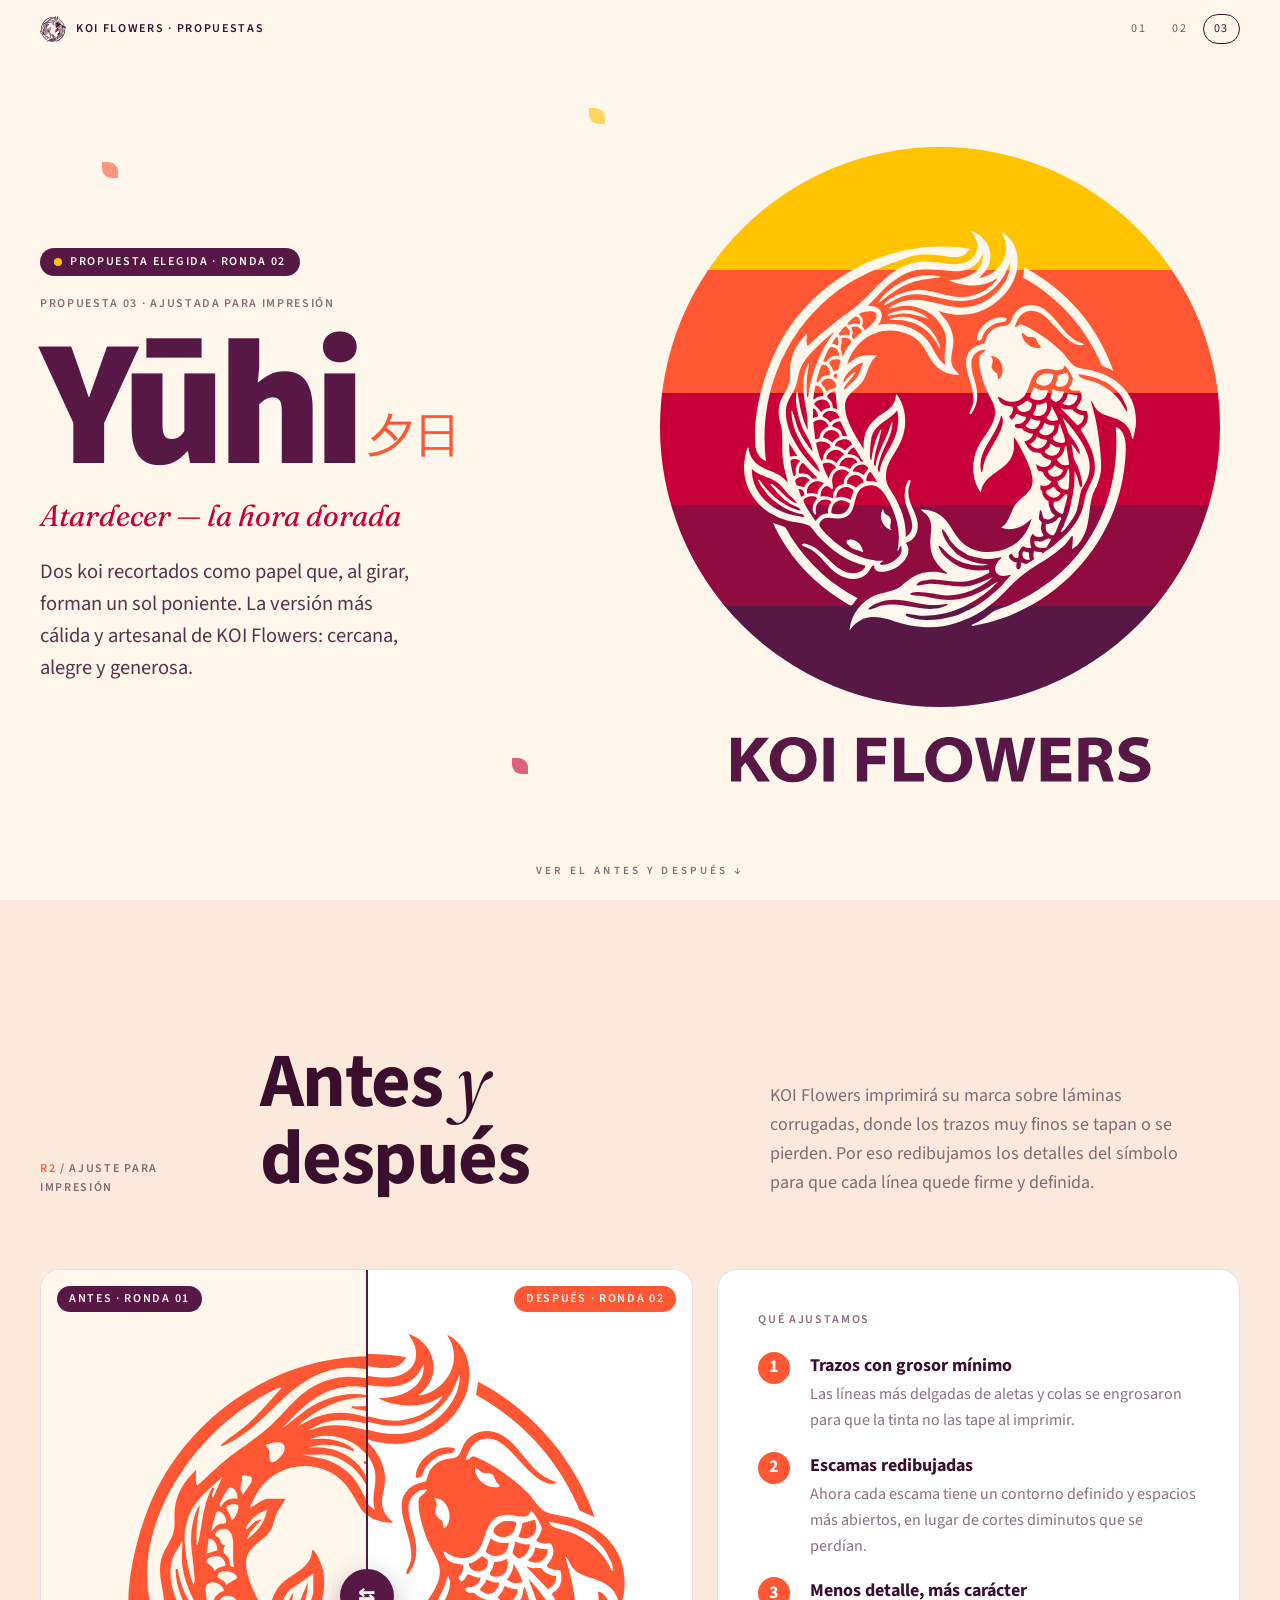
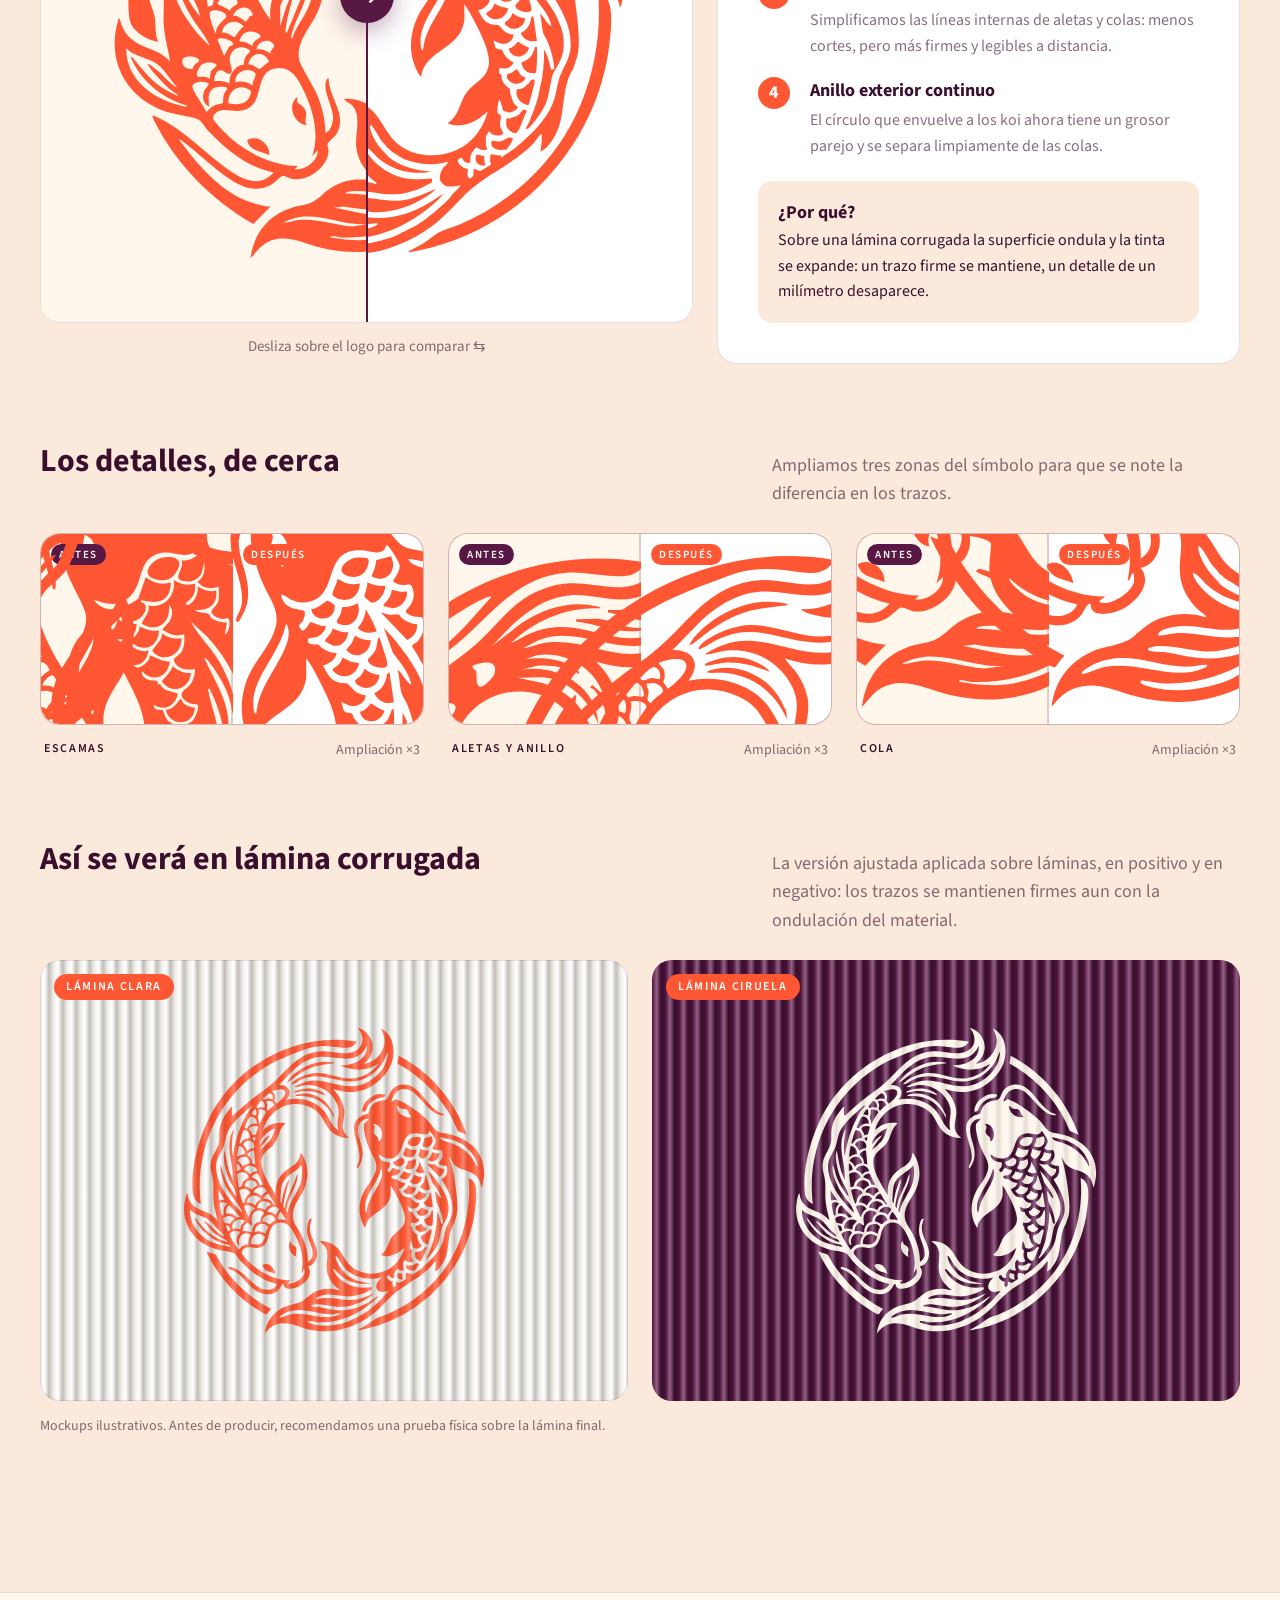
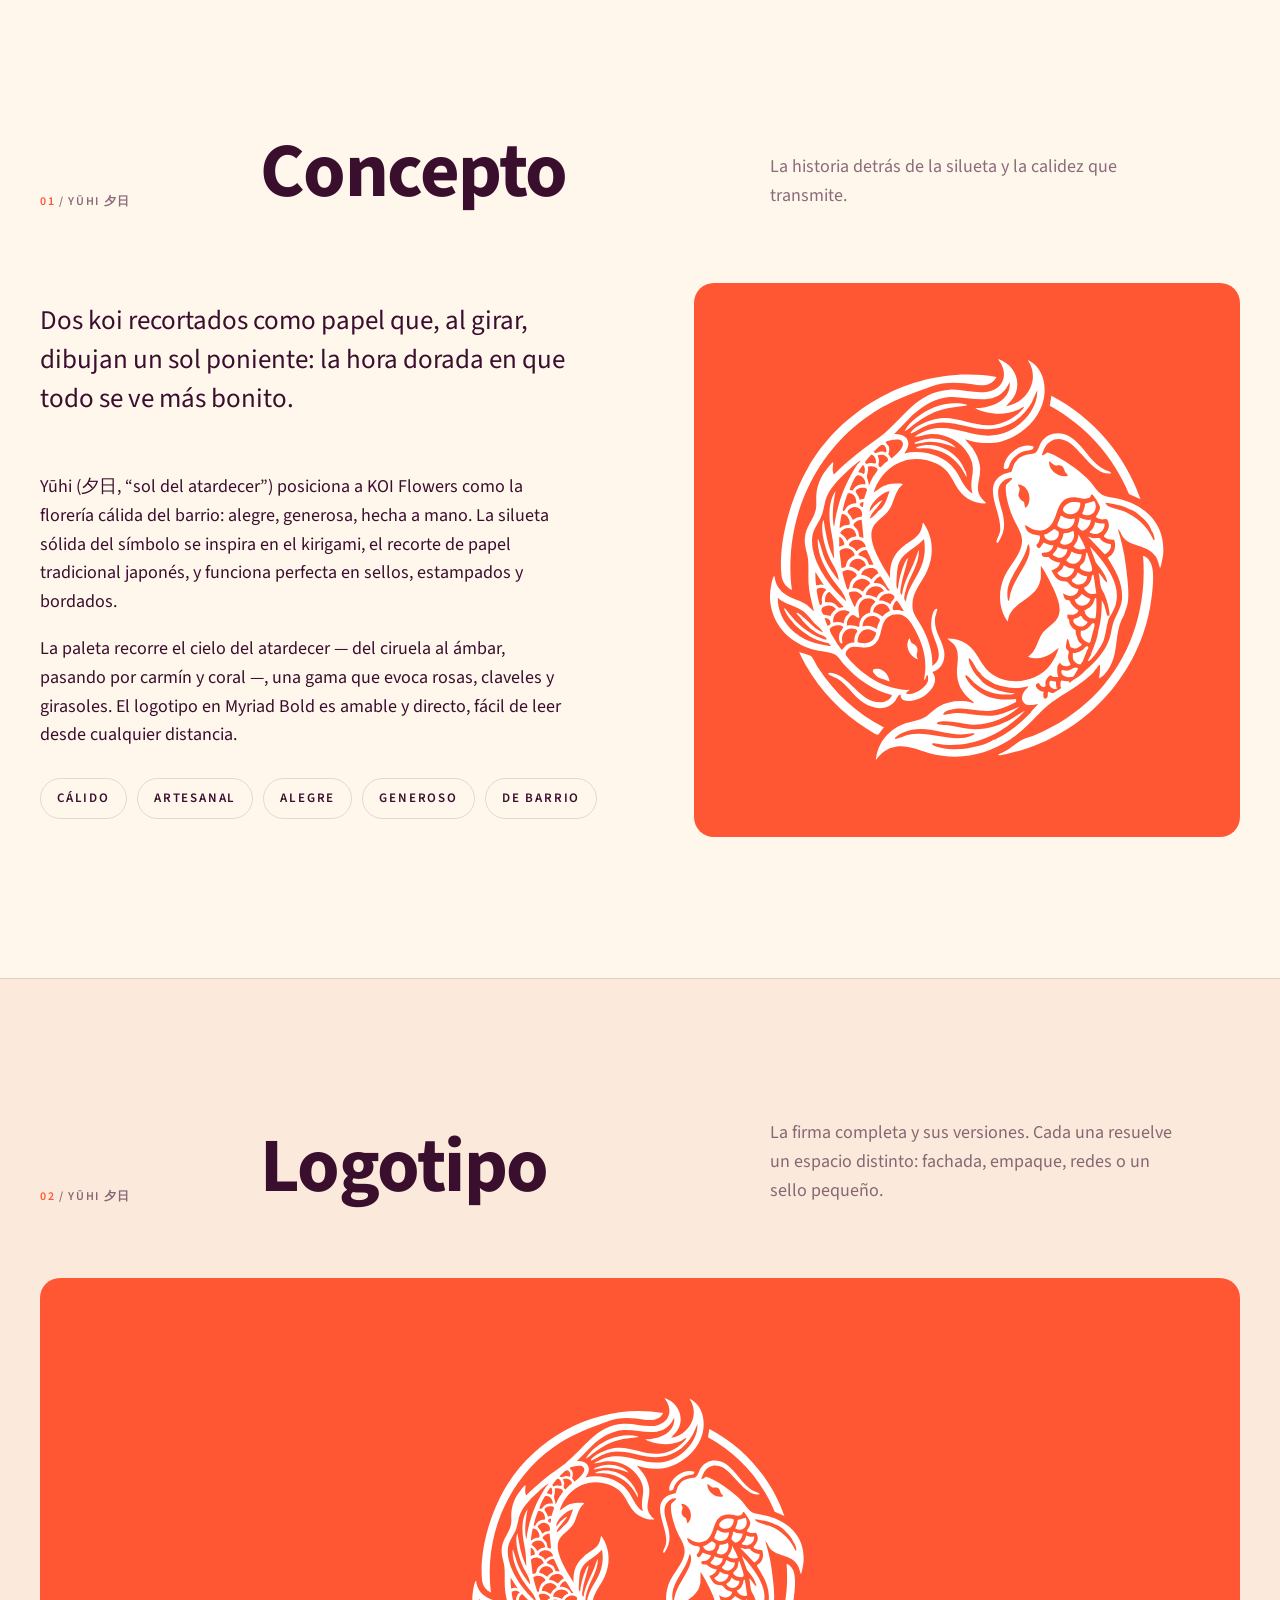
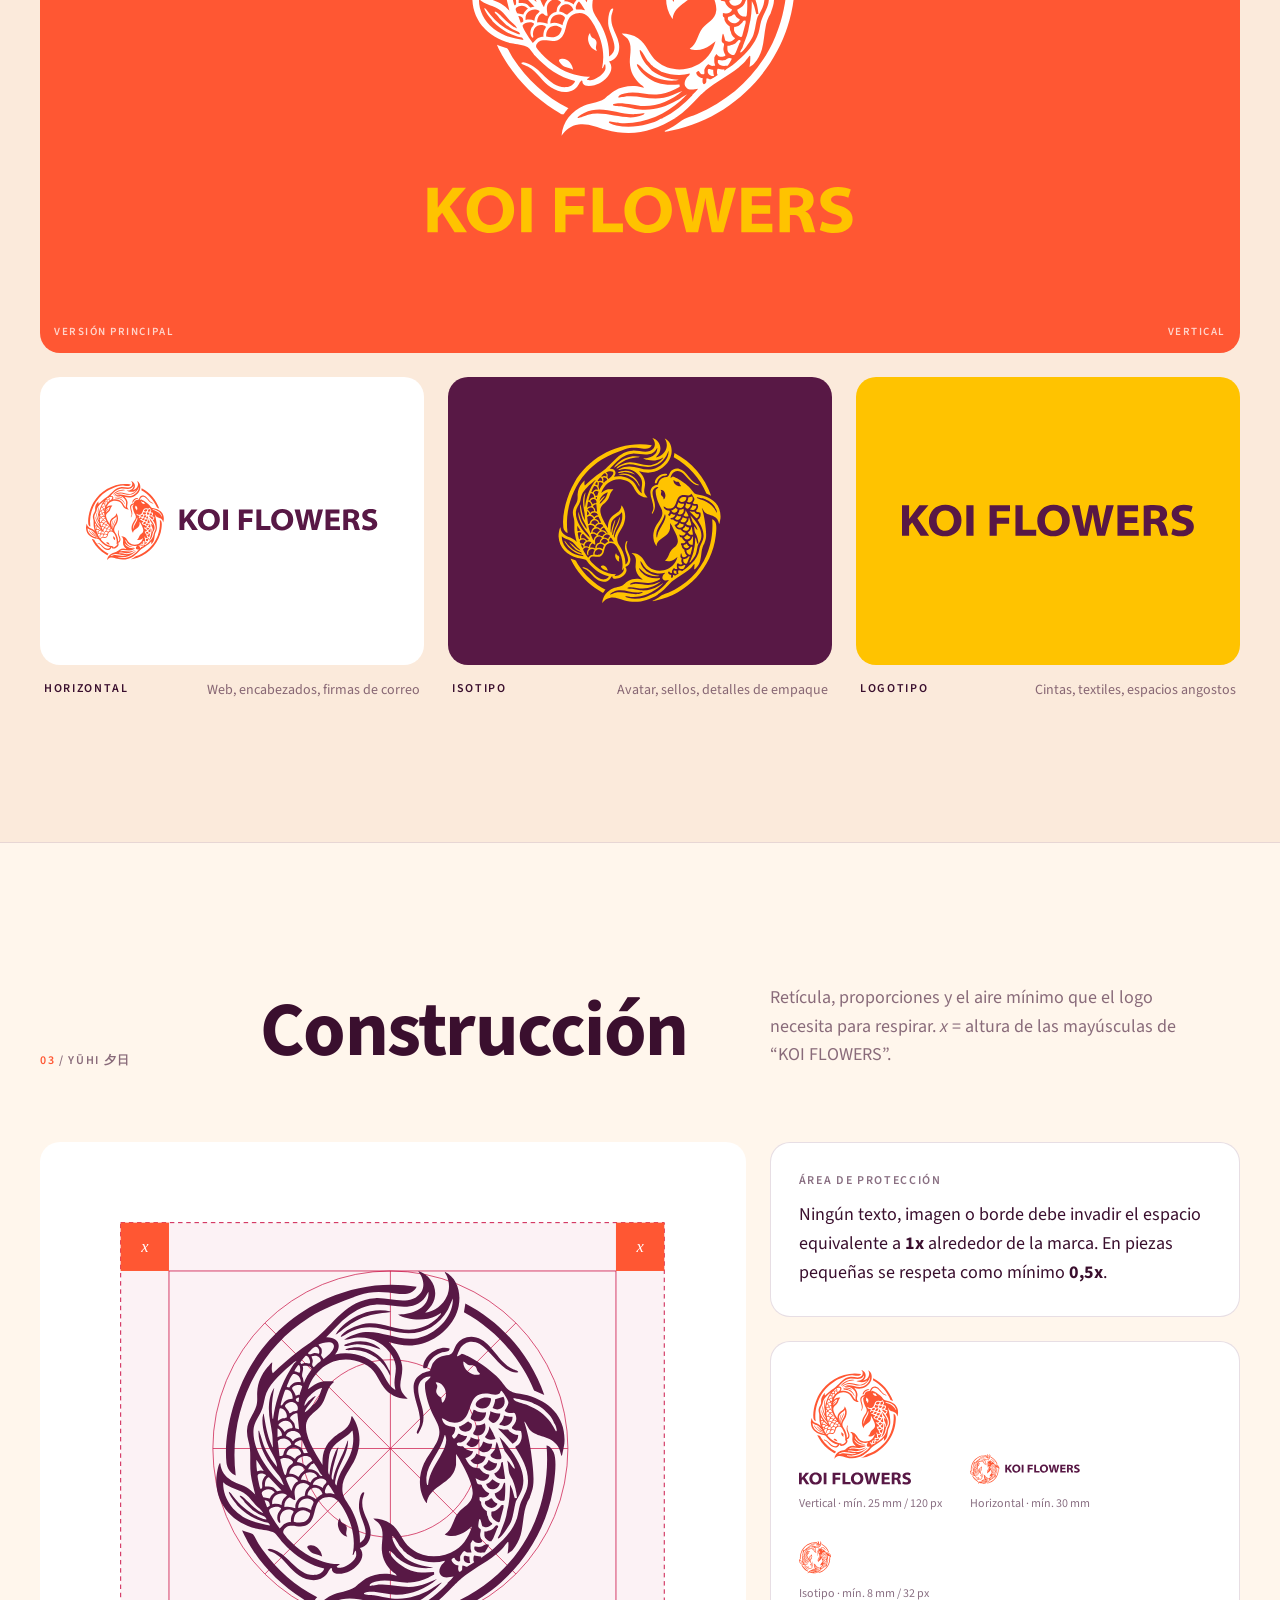
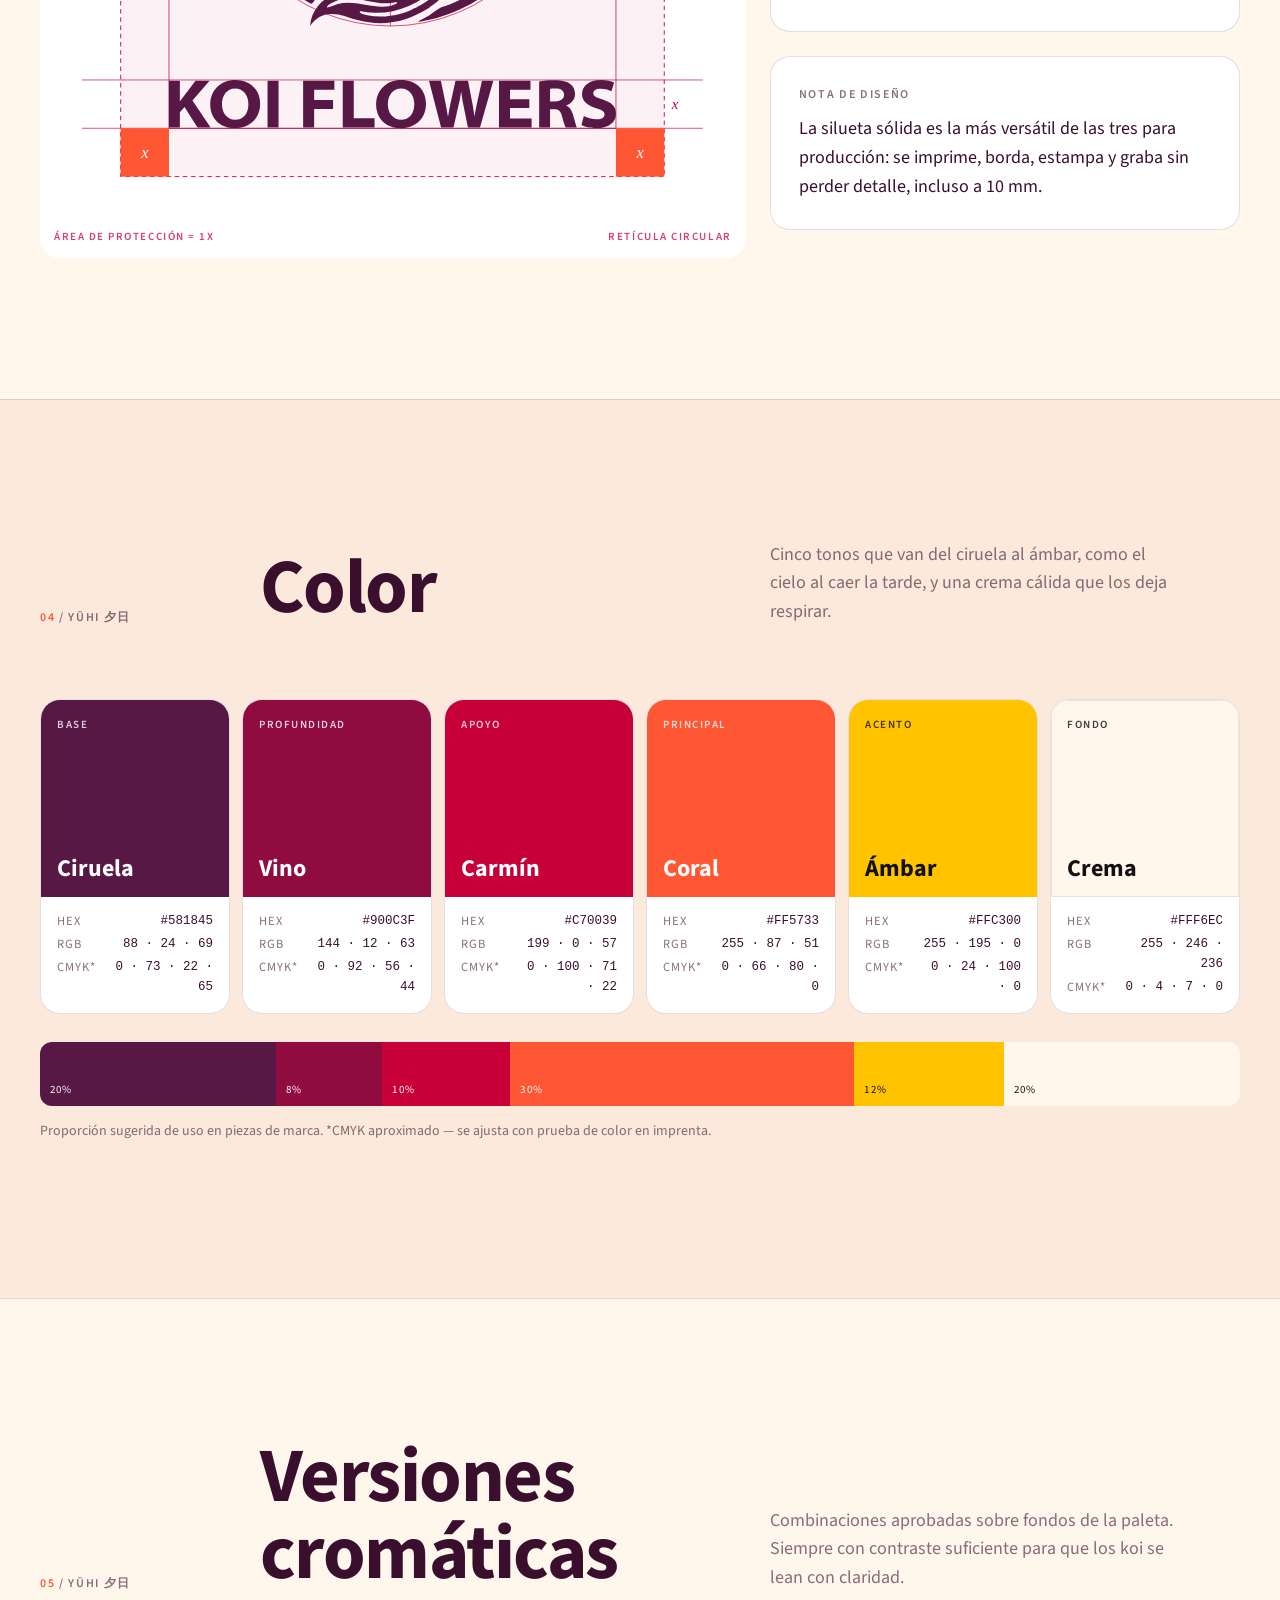
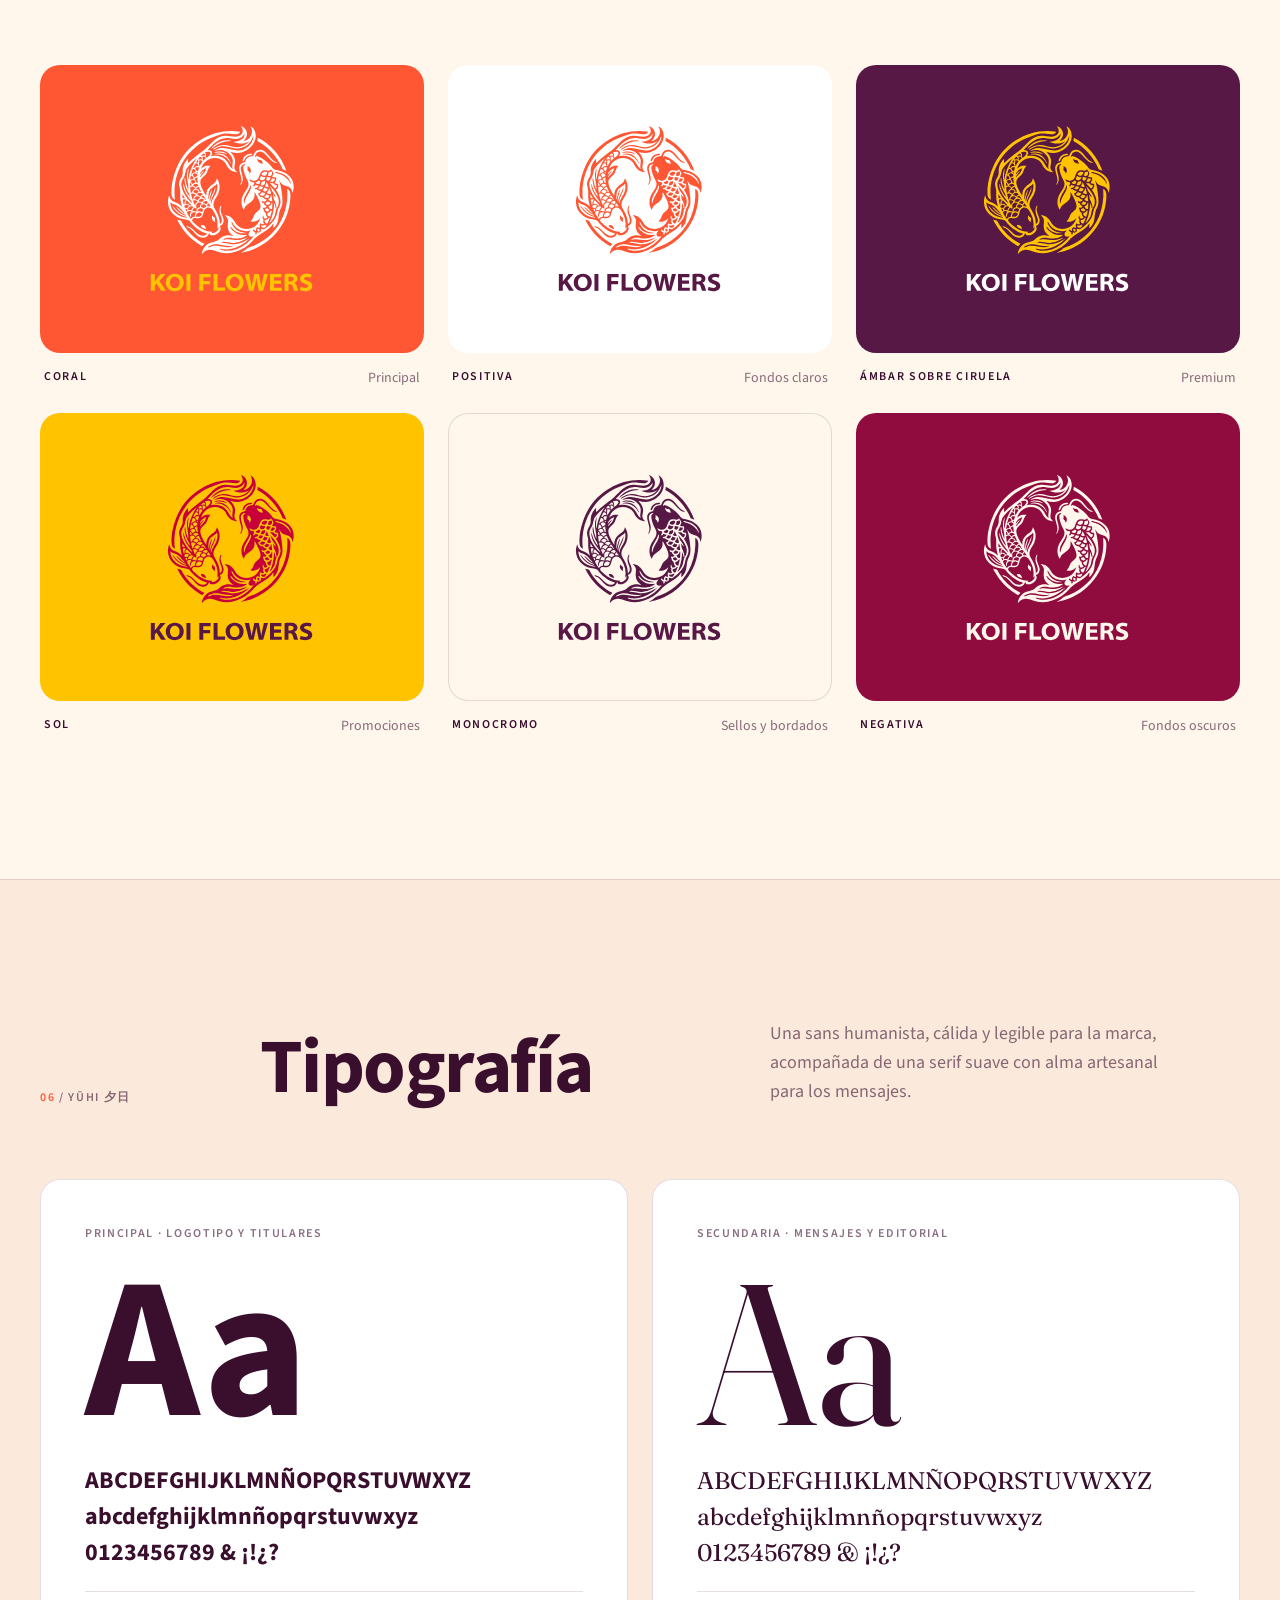
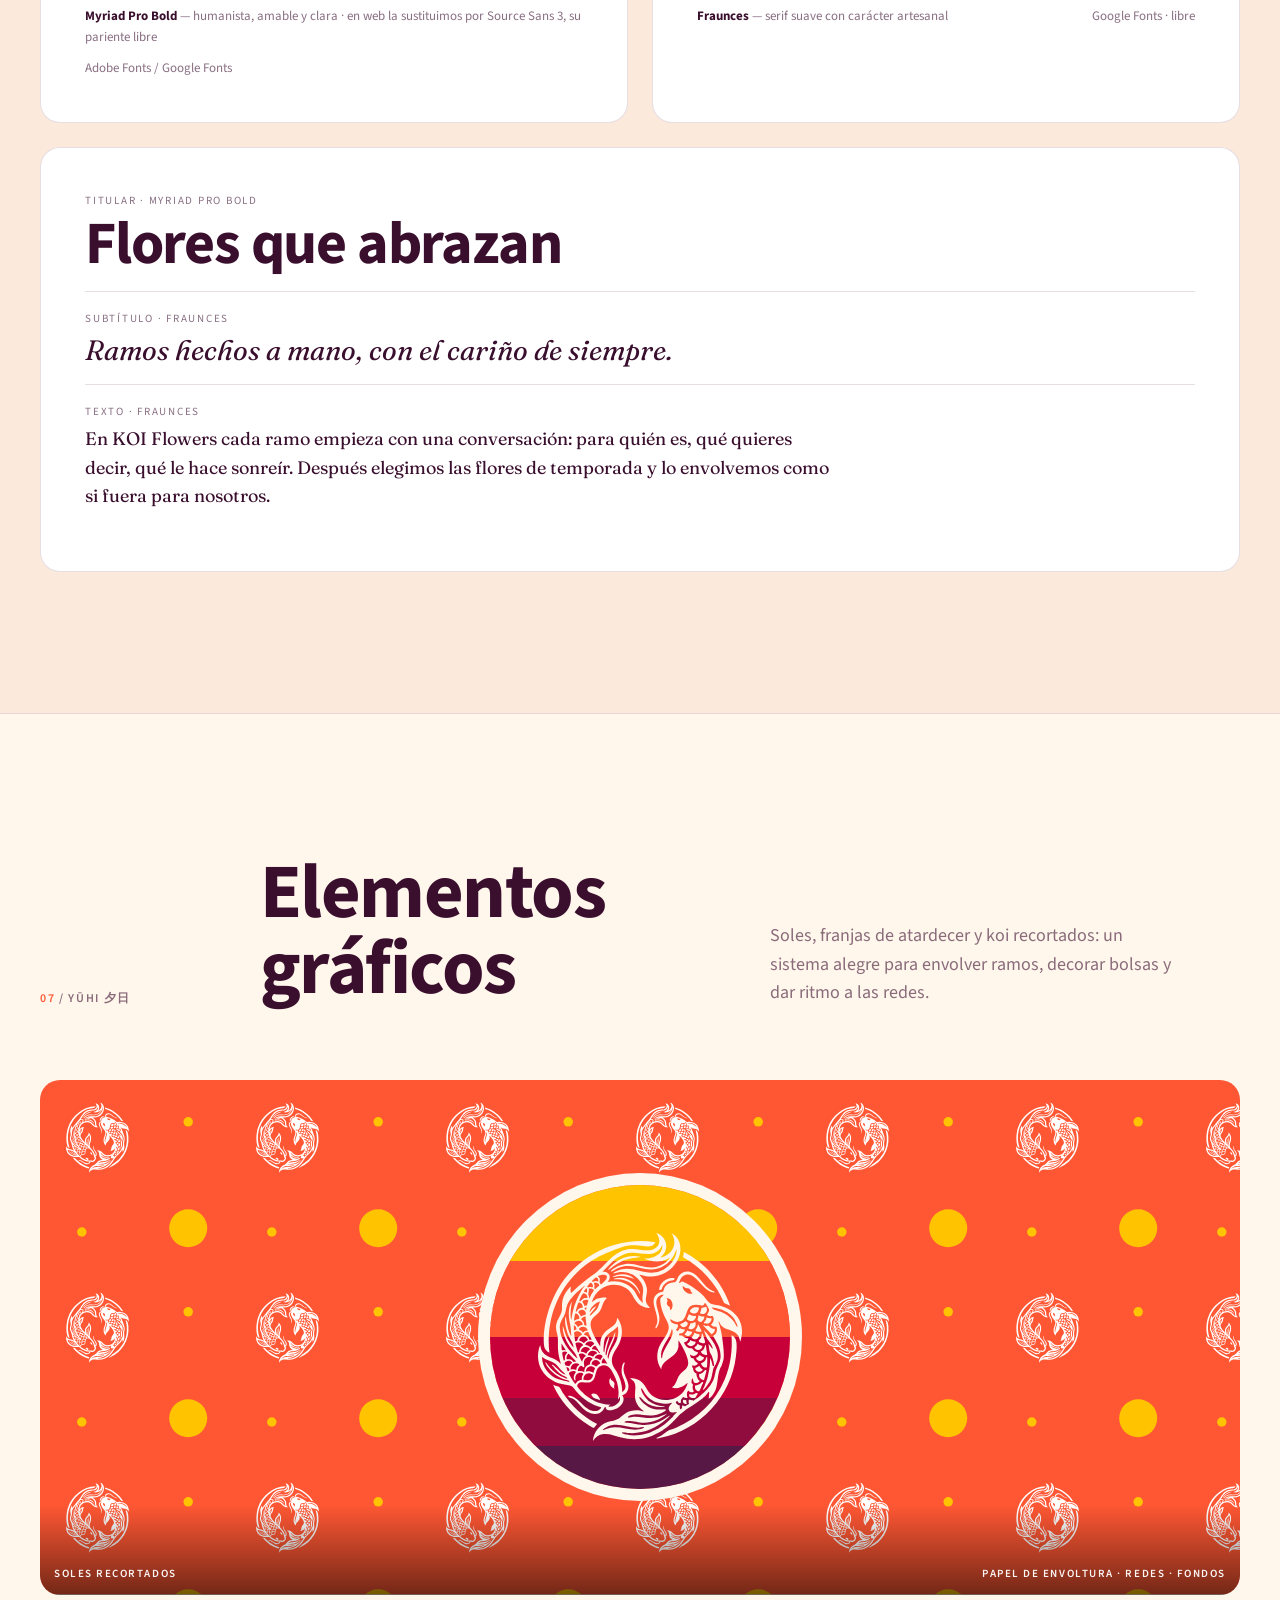
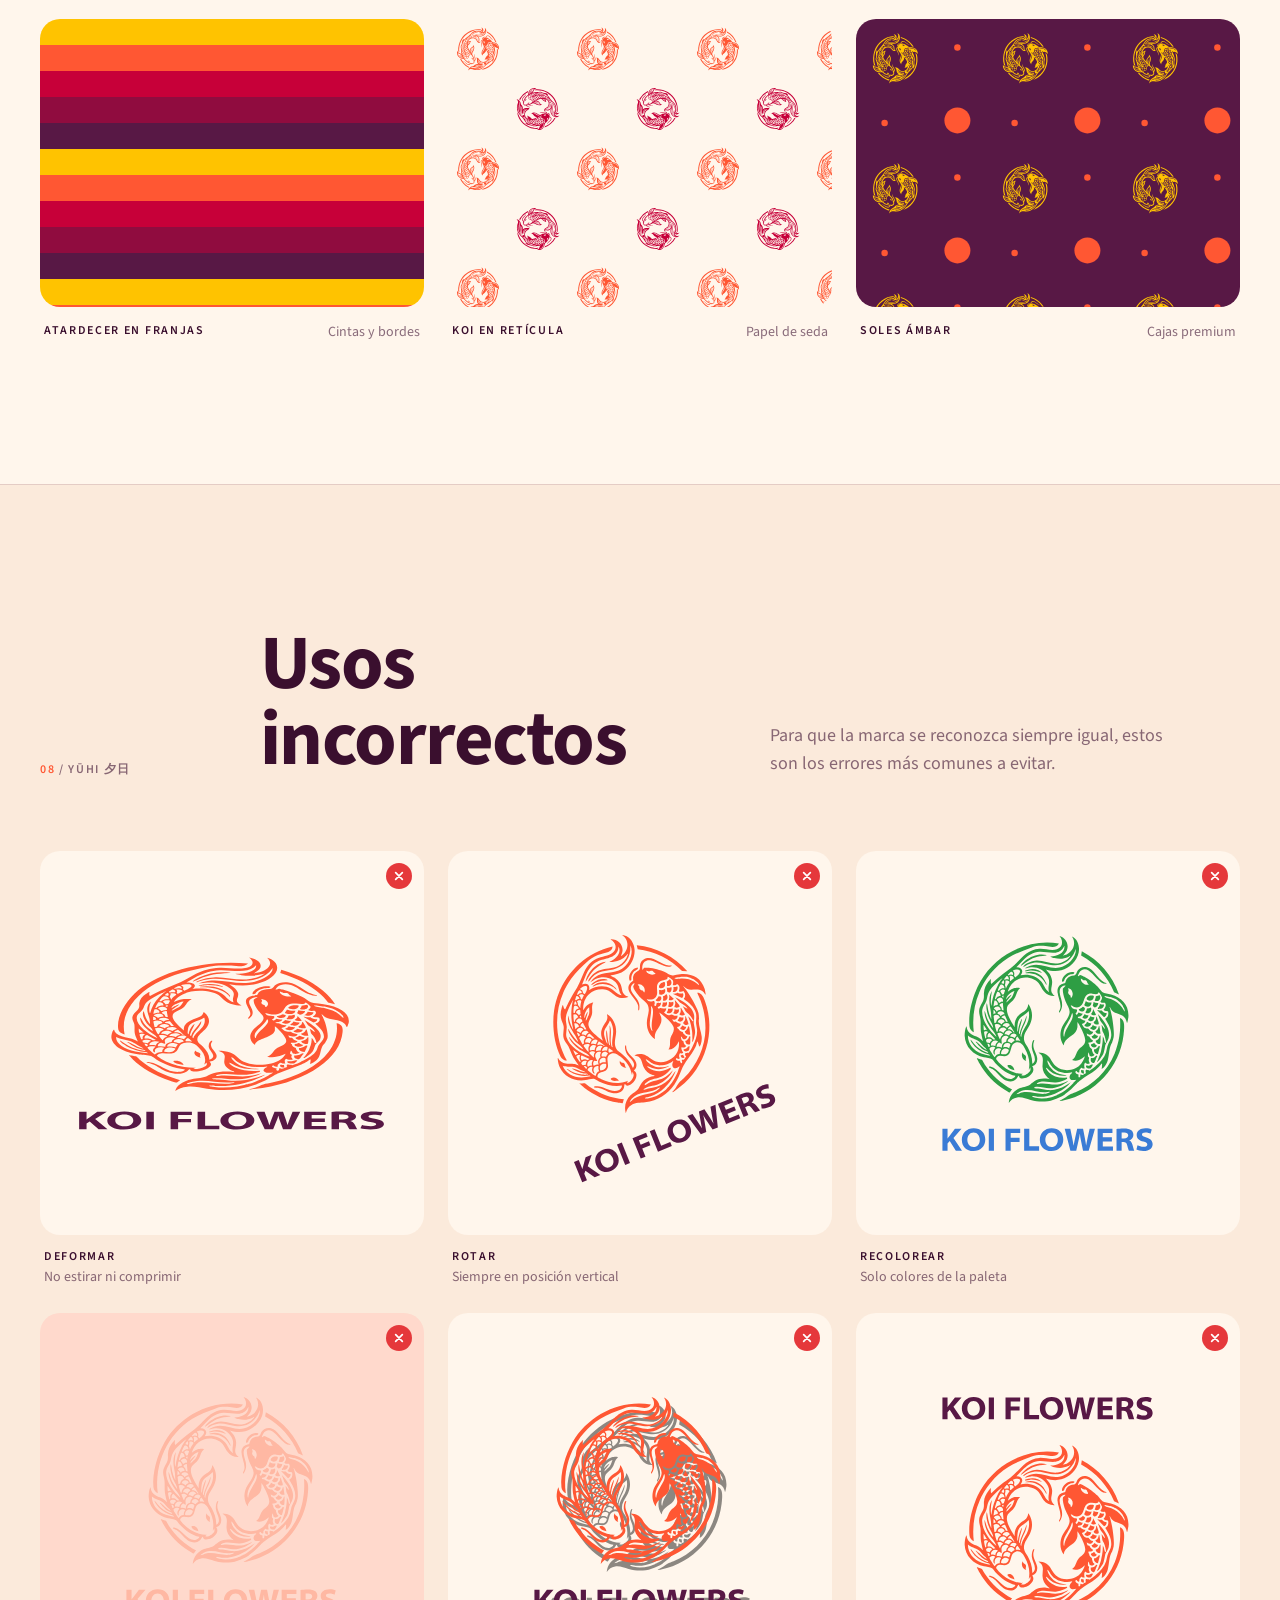
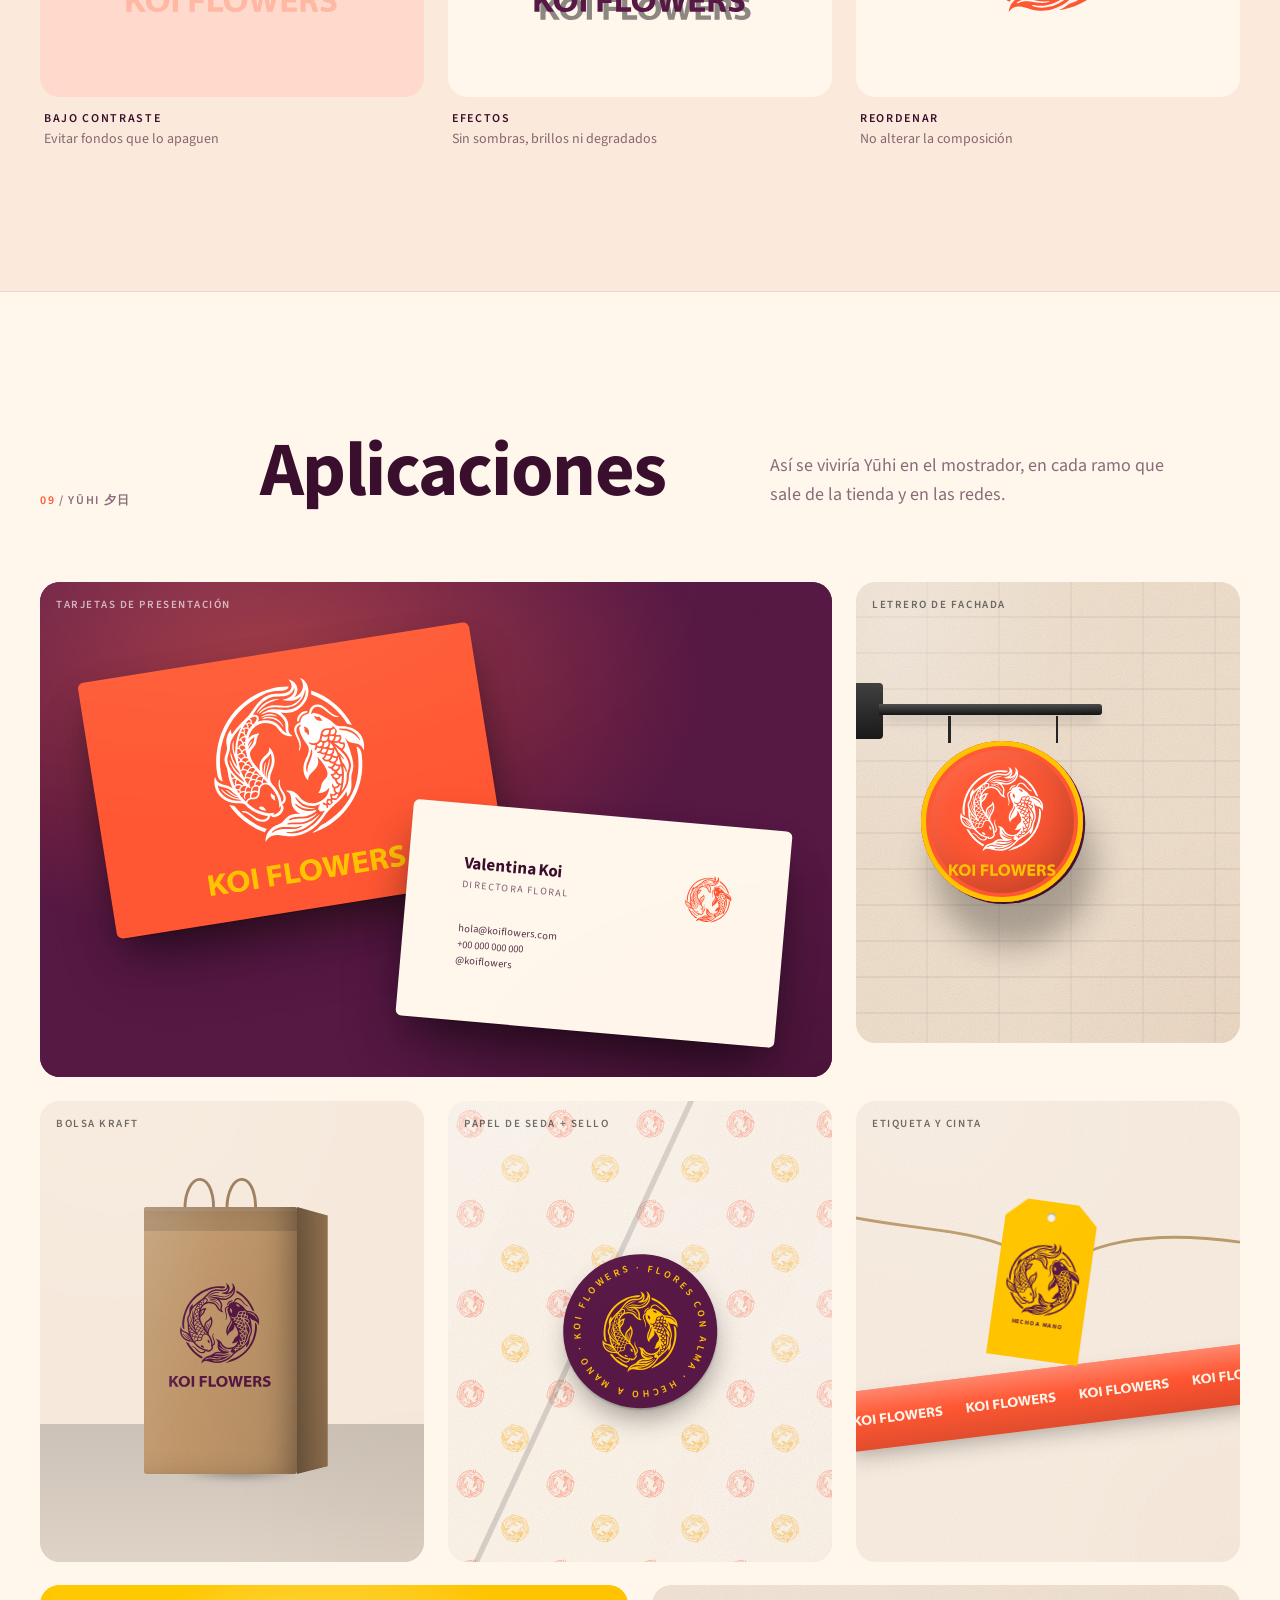
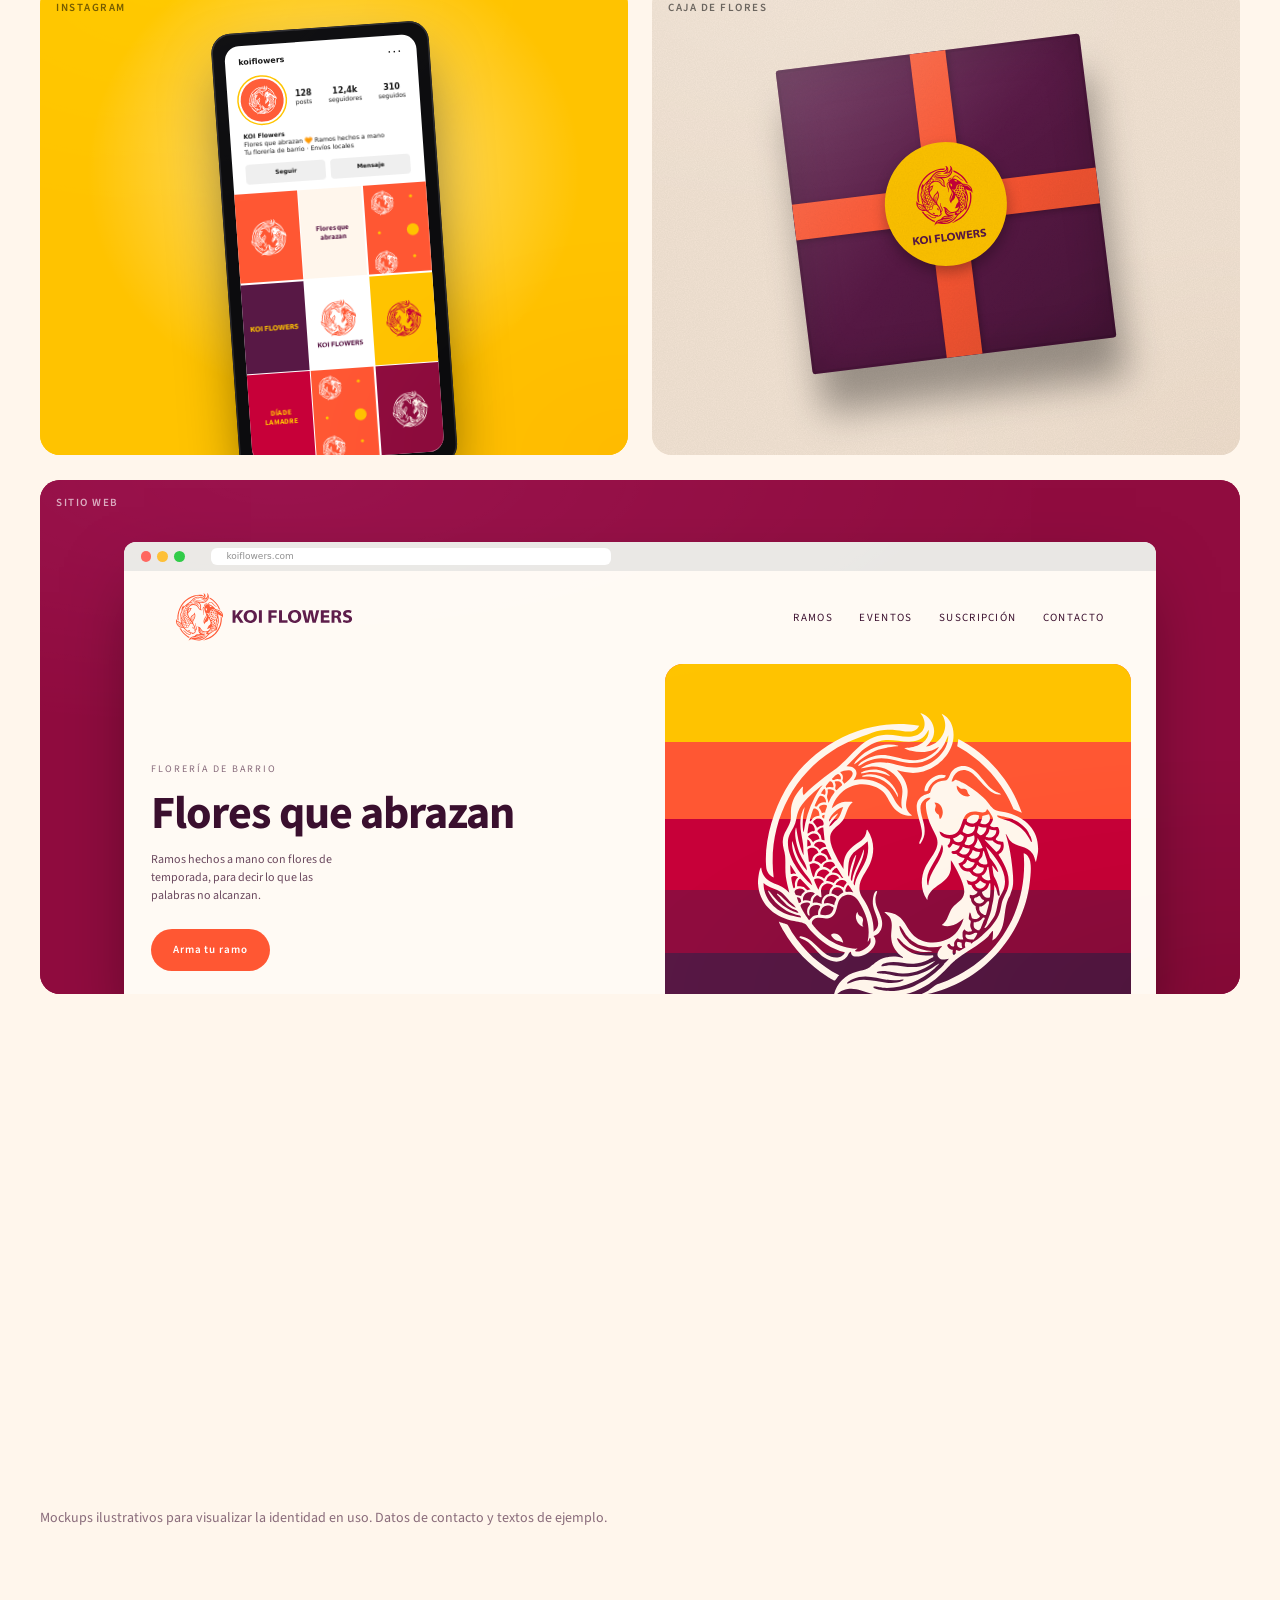
==== commit fbb51239: "Yūhi: corrugas de la lámina al 50% para un mockup más realista Co-Authored-By: Claude Opus 5.5 <nore" ====
--- a/propuesta-03-yuhi.html
+++ b/propuesta-03-yuhi.html
@@ -73,9 +73,9 @@
   .print { display: grid; gap: 16px; margin-top: 24px; }
   @media (min-width: 900px) { .print { grid-template-columns: 1fr 1fr; gap: 24px; } }
   .sheet { position: relative; aspect-ratio: 4 / 3; border-radius: var(--r); overflow: hidden; display: grid; place-items: center;
-    background: repeating-linear-gradient(90deg, #efece8 0, #ffffff 9px, #d8d3cc 18px, #efece8 27px); box-shadow: inset 0 0 0 1px var(--line); }
+    background: repeating-linear-gradient(90deg, #efece8 0, #ffffff 4.5px, #d8d3cc 9px, #efece8 13.5px); box-shadow: inset 0 0 0 1px var(--line); }
   .sheet .lg { width: 52%; height: auto; }
-  .sheet .sh { position: absolute; inset: 0; background: repeating-linear-gradient(90deg, rgba(0,0,0,0) 0, rgba(255,255,255,.28) 9px, rgba(0,0,0,.1) 18px, rgba(0,0,0,0) 27px); pointer-events: none; }
+  .sheet .sh { position: absolute; inset: 0; background: repeating-linear-gradient(90deg, rgba(0,0,0,0) 0, rgba(255,255,255,.28) 4.5px, rgba(0,0,0,.1) 9px, rgba(0,0,0,0) 13.5px); pointer-events: none; }
   .sheet .tag { position: absolute; left: 14px; top: 14px; padding: 7px 12px; border-radius: 99px; font: 600 12px/1 'Source Sans 3'; letter-spacing: .14em; text-transform: uppercase; background: #581845; color: #FFF6EC; }
   .sheet.after .tag { background: #FF5733; color: #fff; }
   .reduce { margin-top: 24px; padding: clamp(20px, 3vw, 32px); display: grid; gap: 22px; }
@@ -175,7 +175,7 @@
 // aplicación: versión ajustada sobre lámina corrugada (coral y blanco sobre ciruela)
 document.getElementById('print').innerHTML = [
   ['k3', 'Lámina clara', '#FF5733', '', ''],
-  ['k3', 'Lámina ciruela', '#FFF6EC', 'dark', 'background:repeating-linear-gradient(90deg,#4a1239 0,#6a2256 9px,#3d0f2f 18px,#4a1239 27px)'],
+  ['k3', 'Lámina ciruela', '#FFF6EC', 'dark', 'background:repeating-linear-gradient(90deg,#4a1239 0,#6a2256 4.5px,#3d0f2f 9px,#4a1239 13.5px)'],
 ].map(([id, t, s, c, st]) => `<div class="sheet after ${c} rv" style="${st}">${symSvg(id, U, s)}<div class="sh"></div><span class="tag">${t}</span></div>`).join('');
 
 
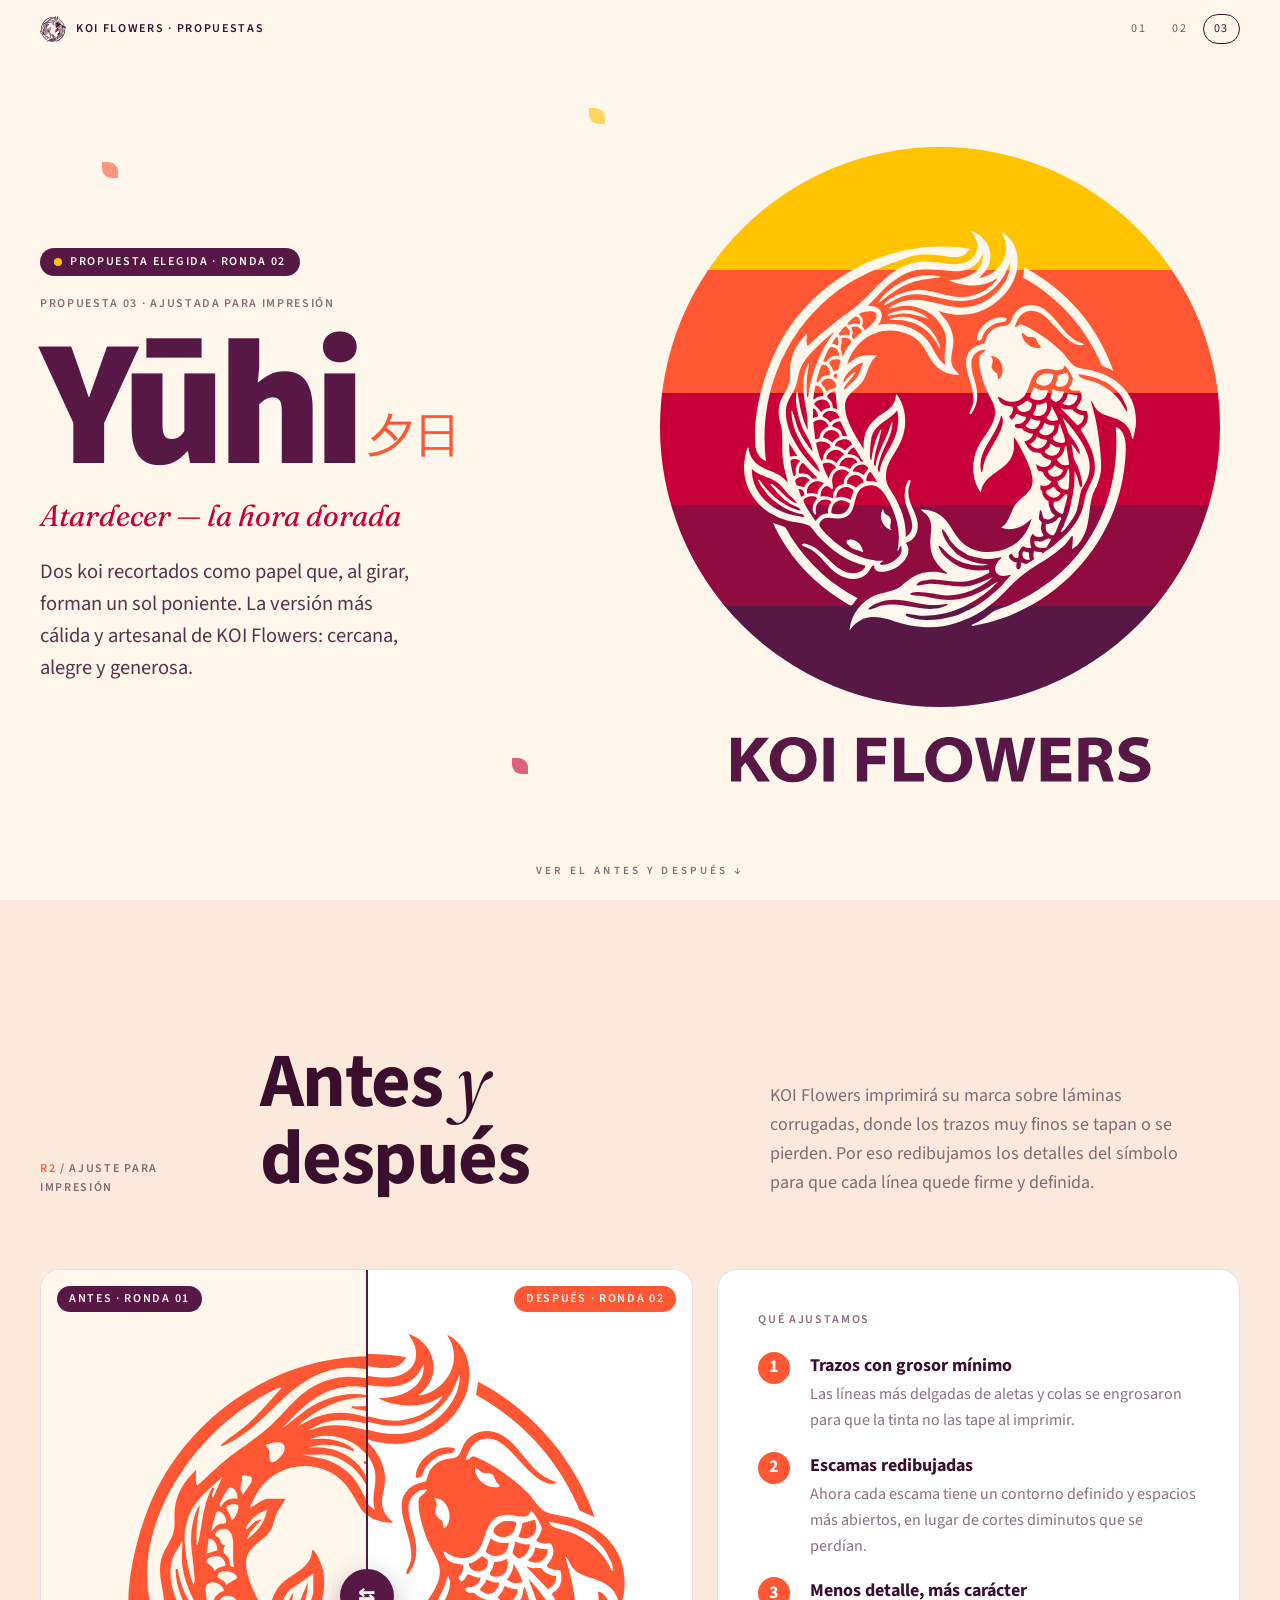
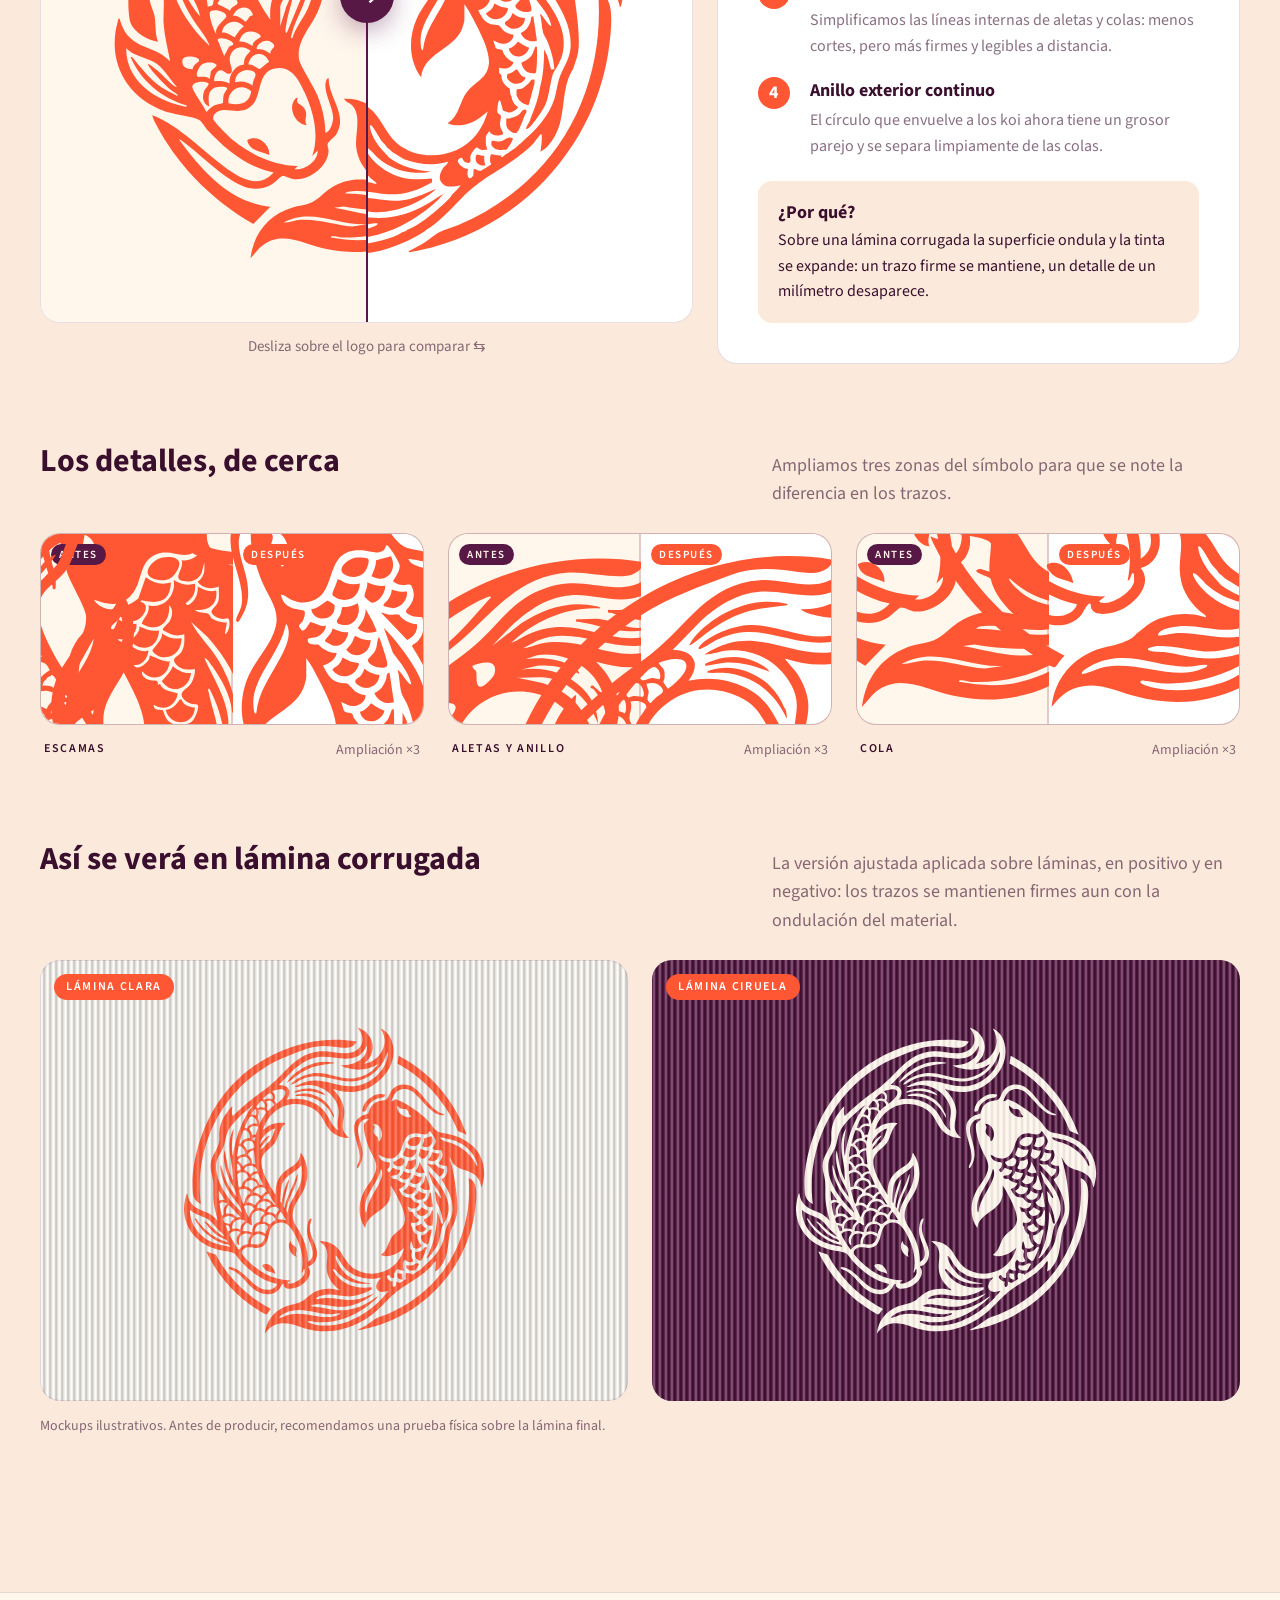
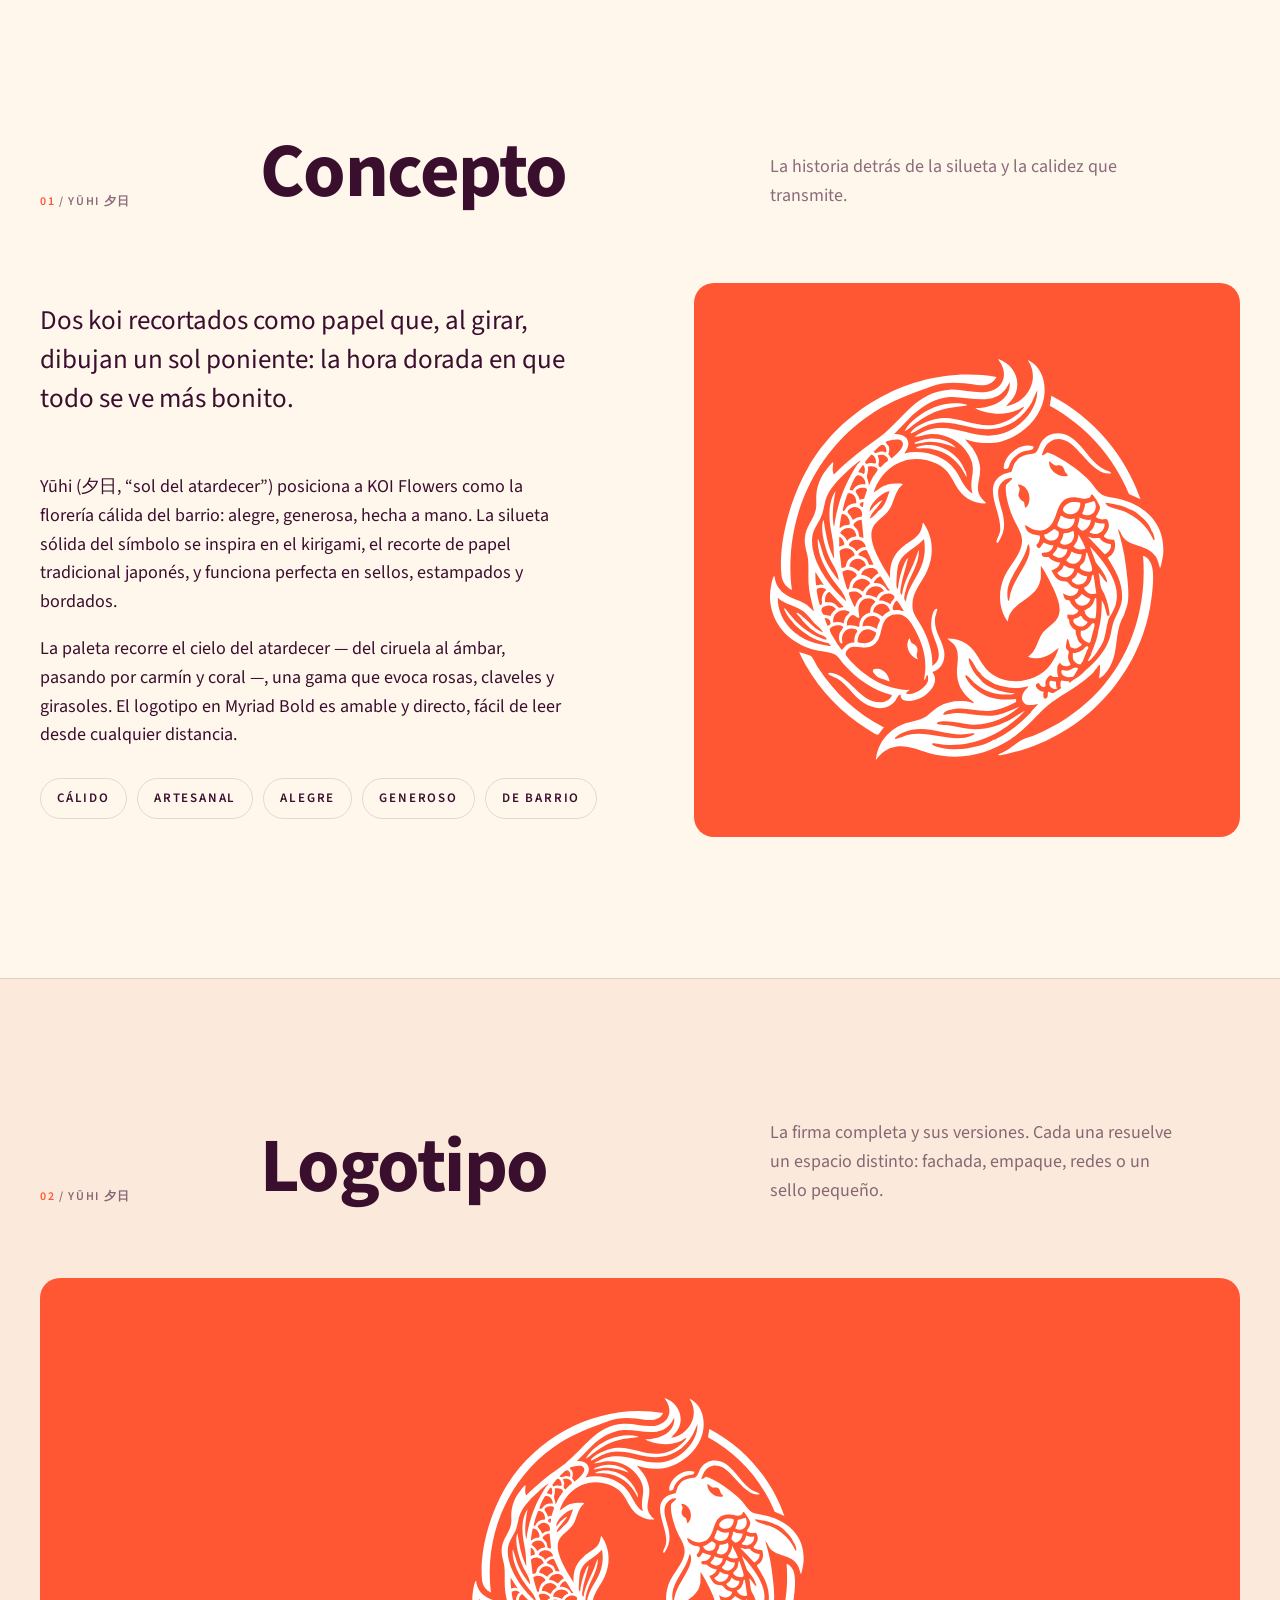
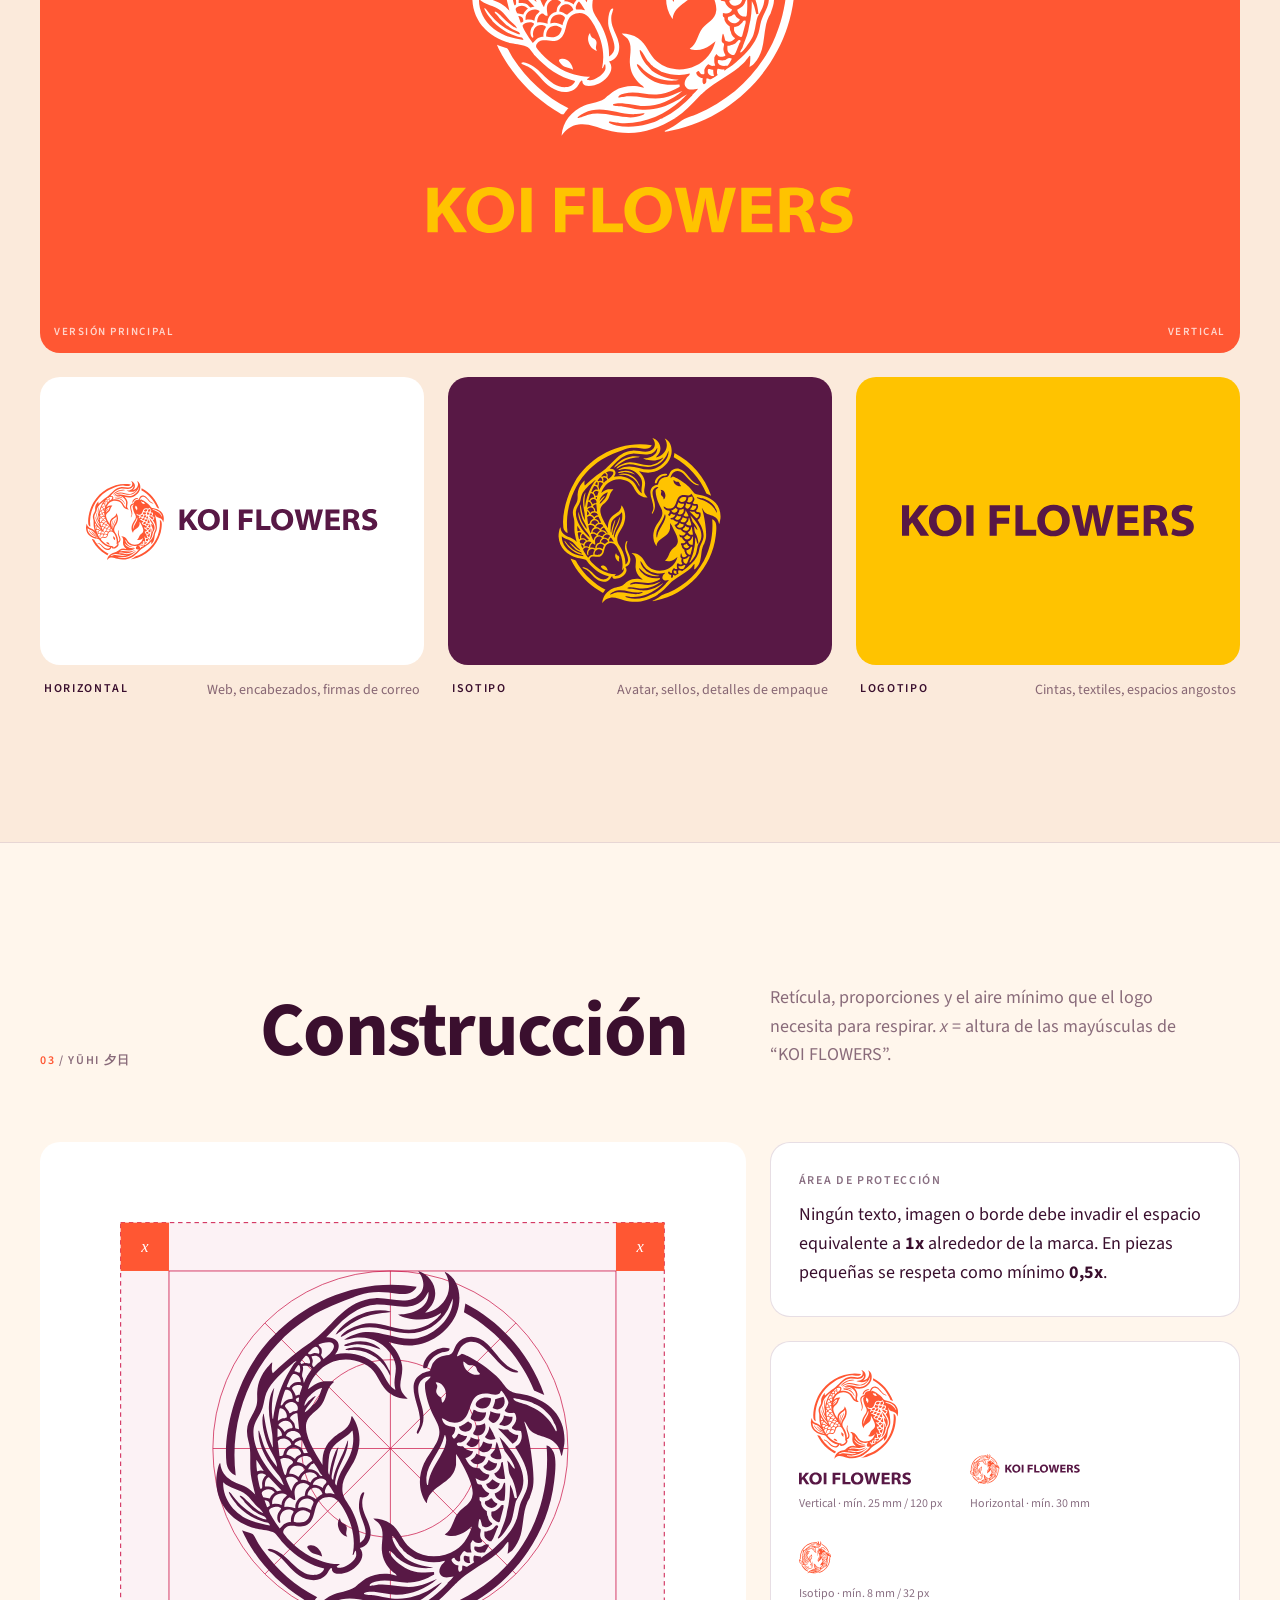
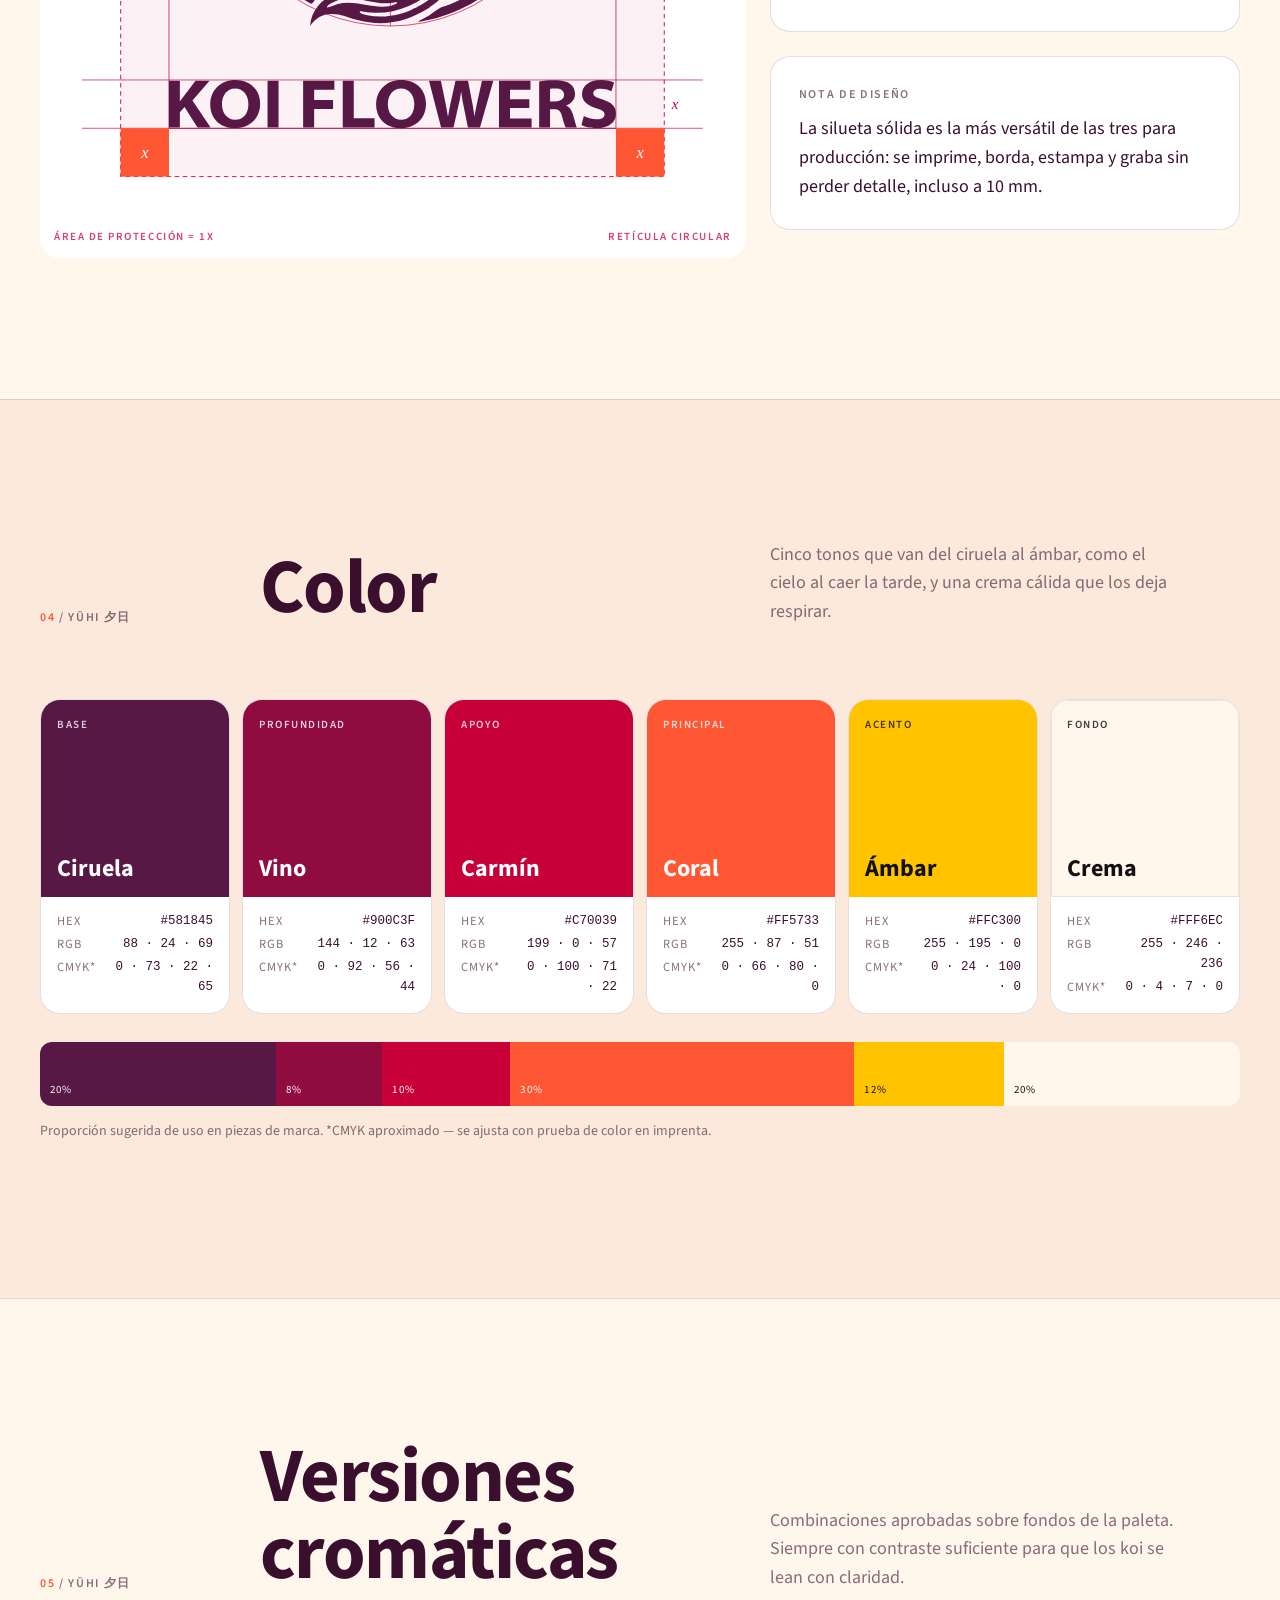
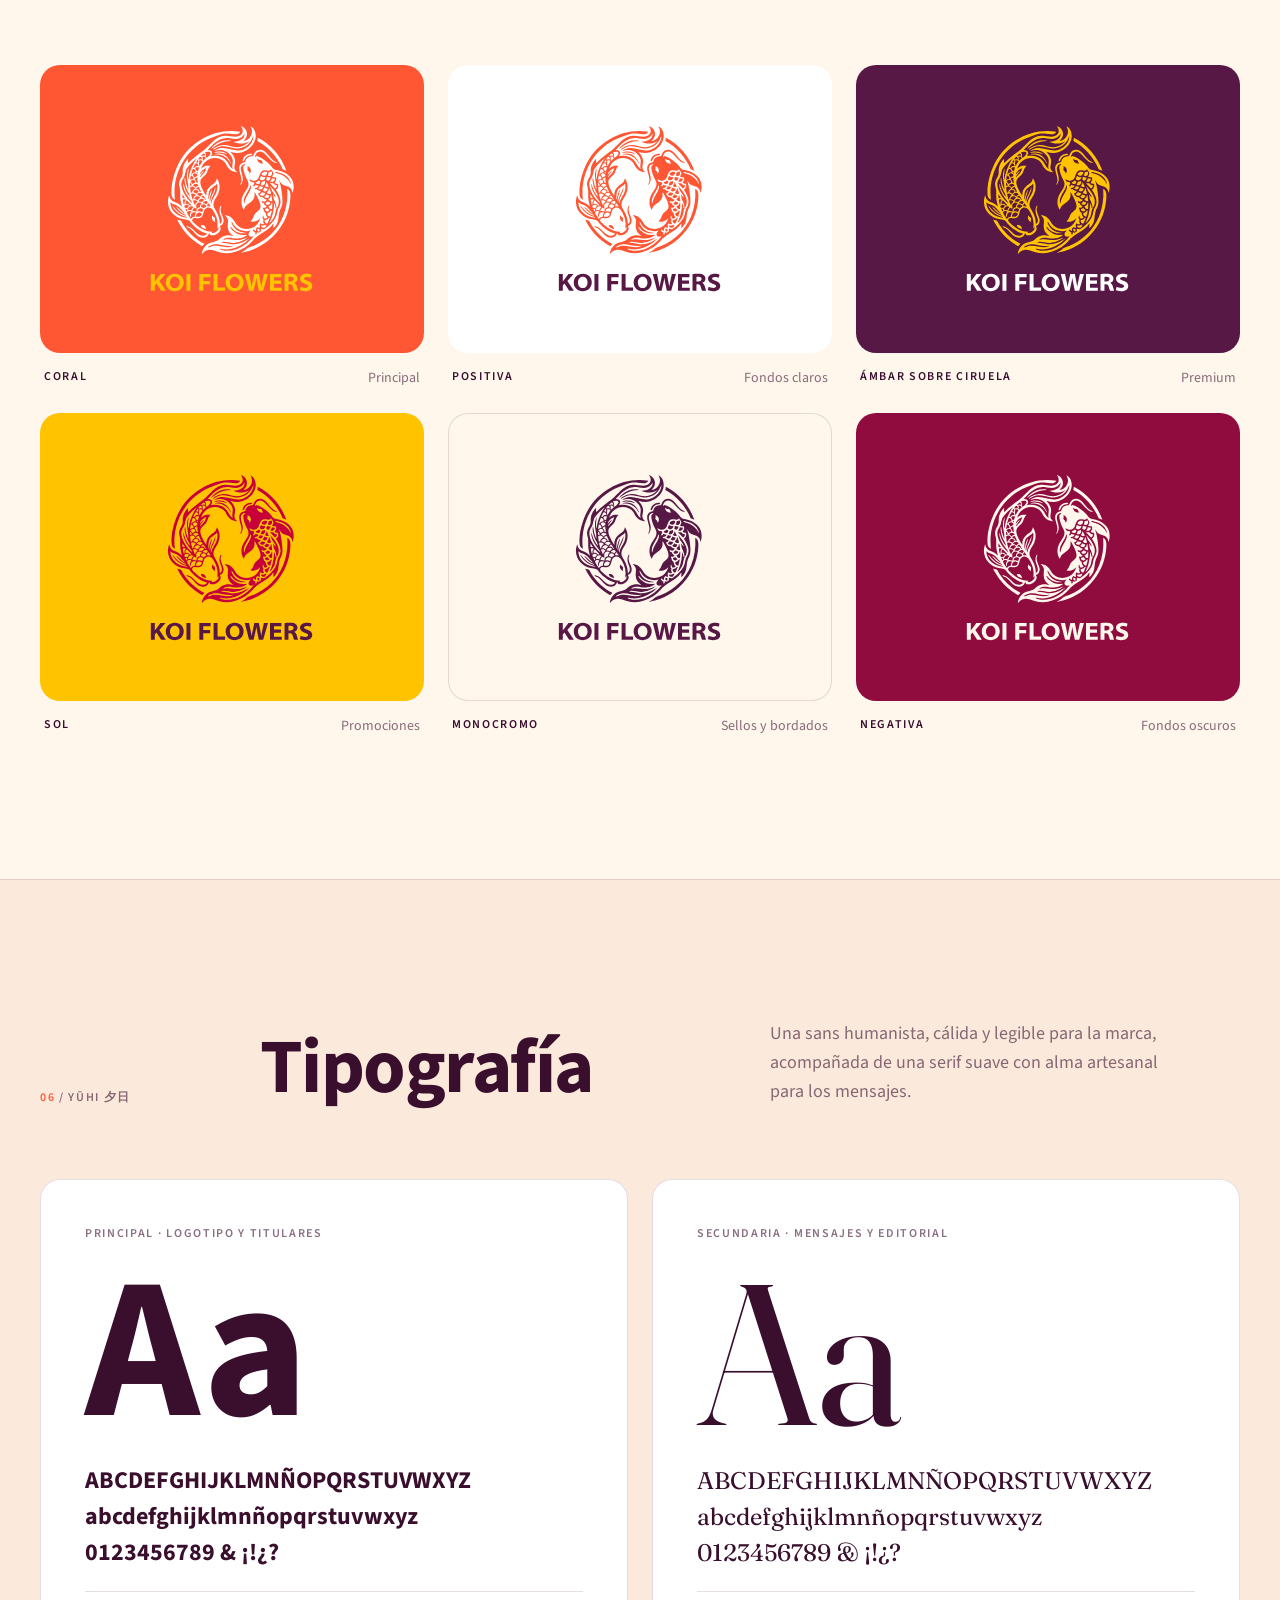
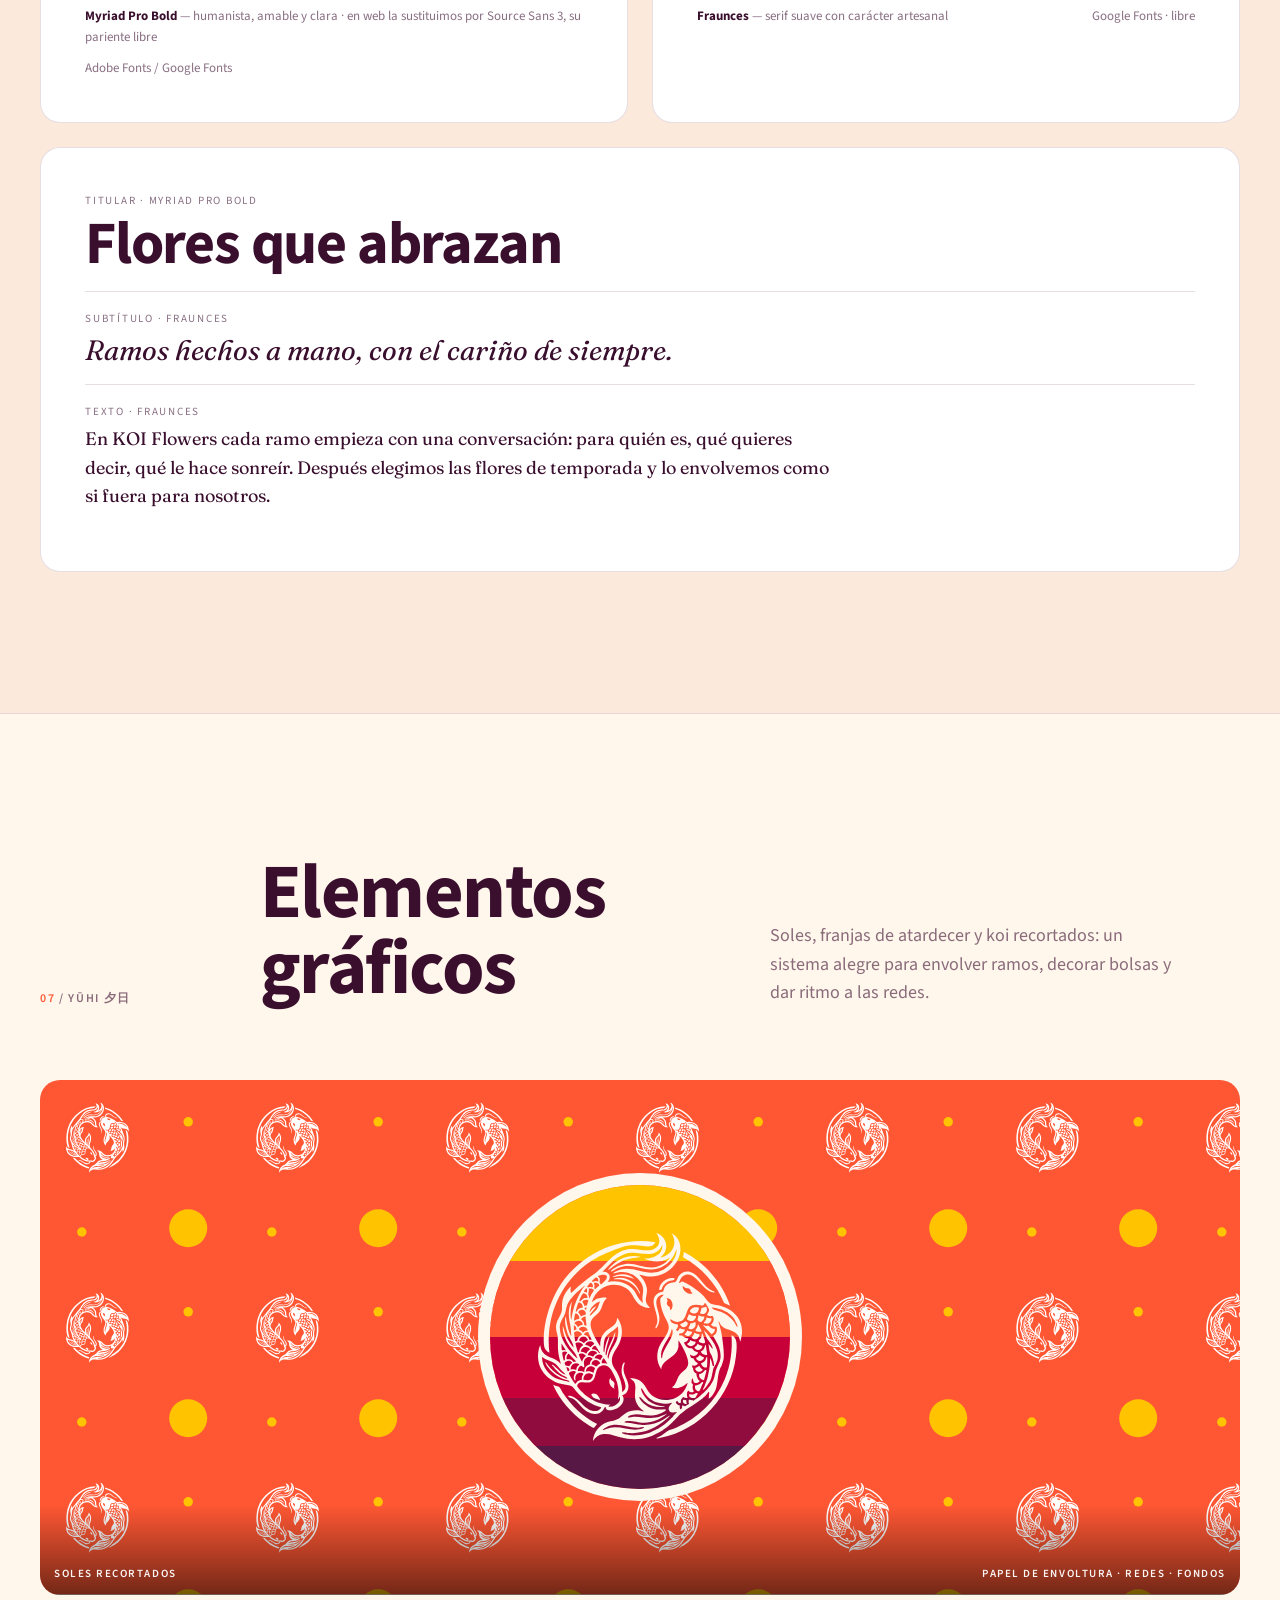
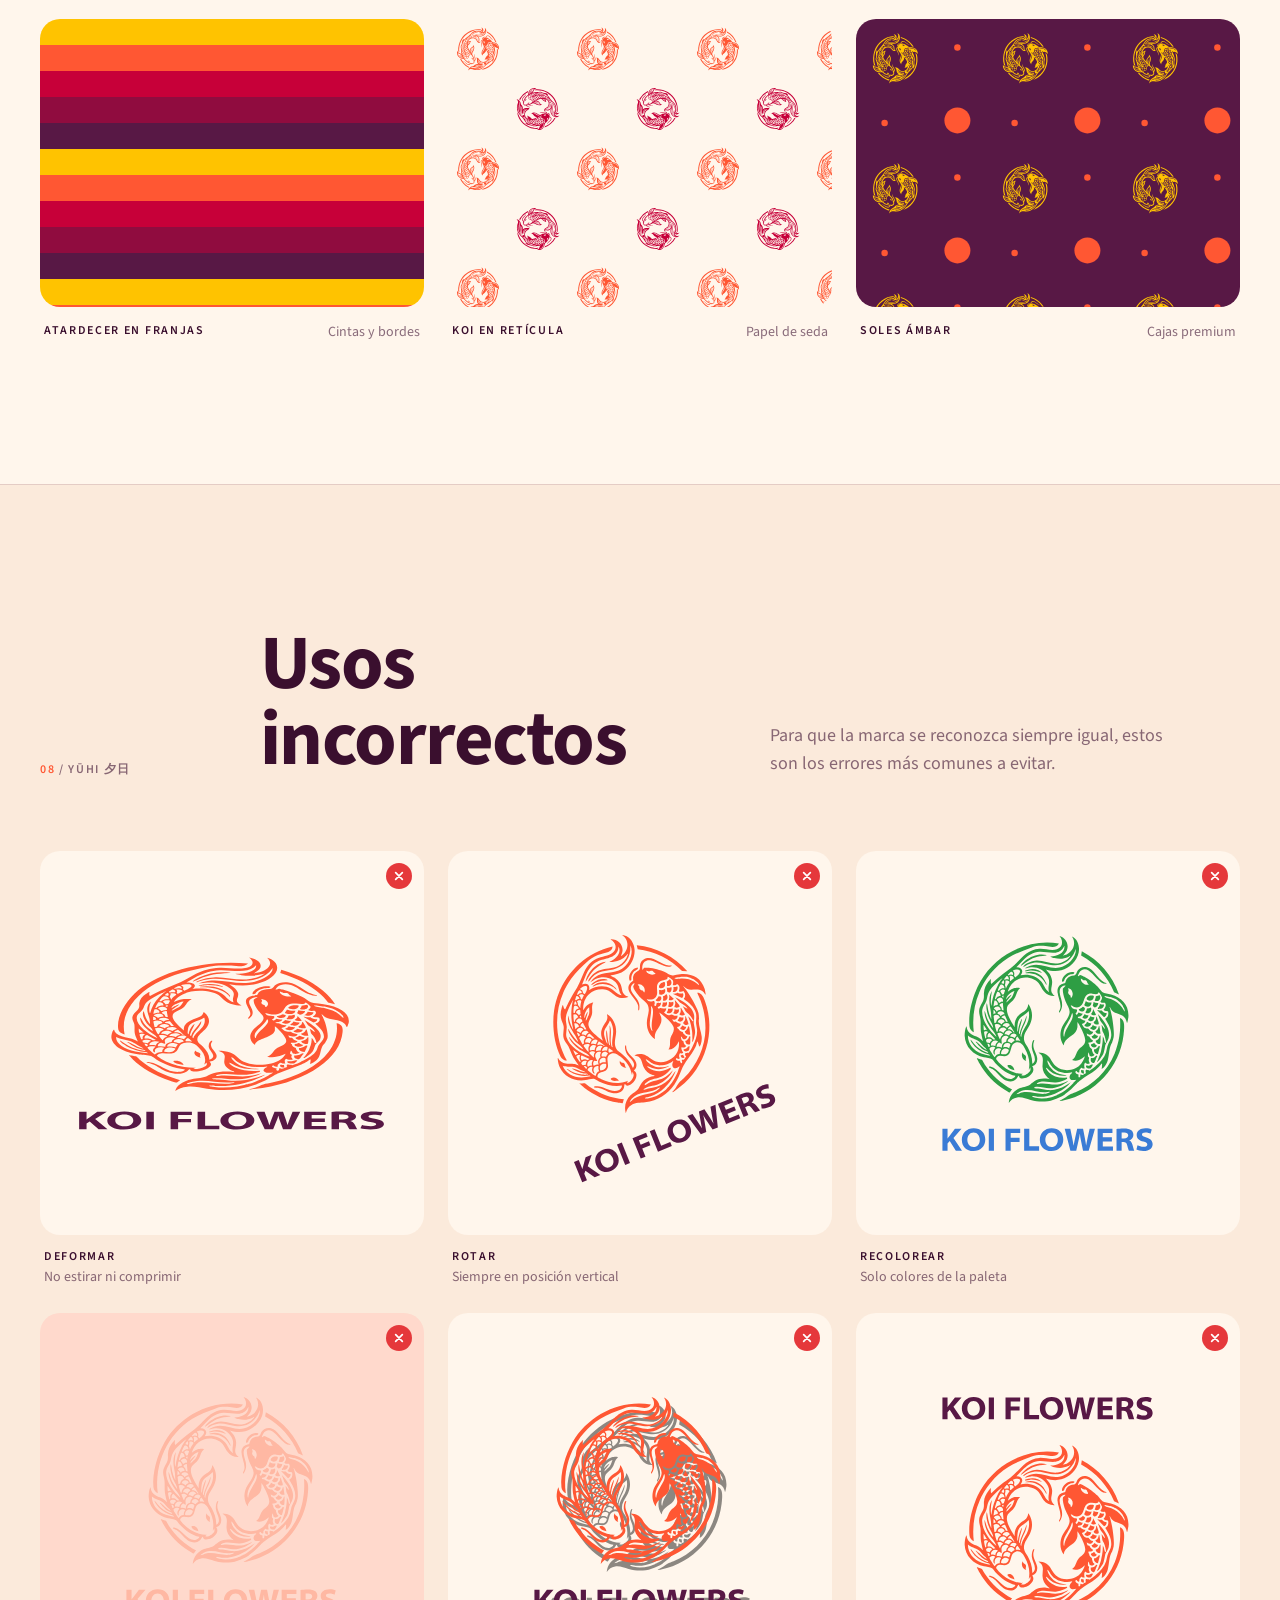
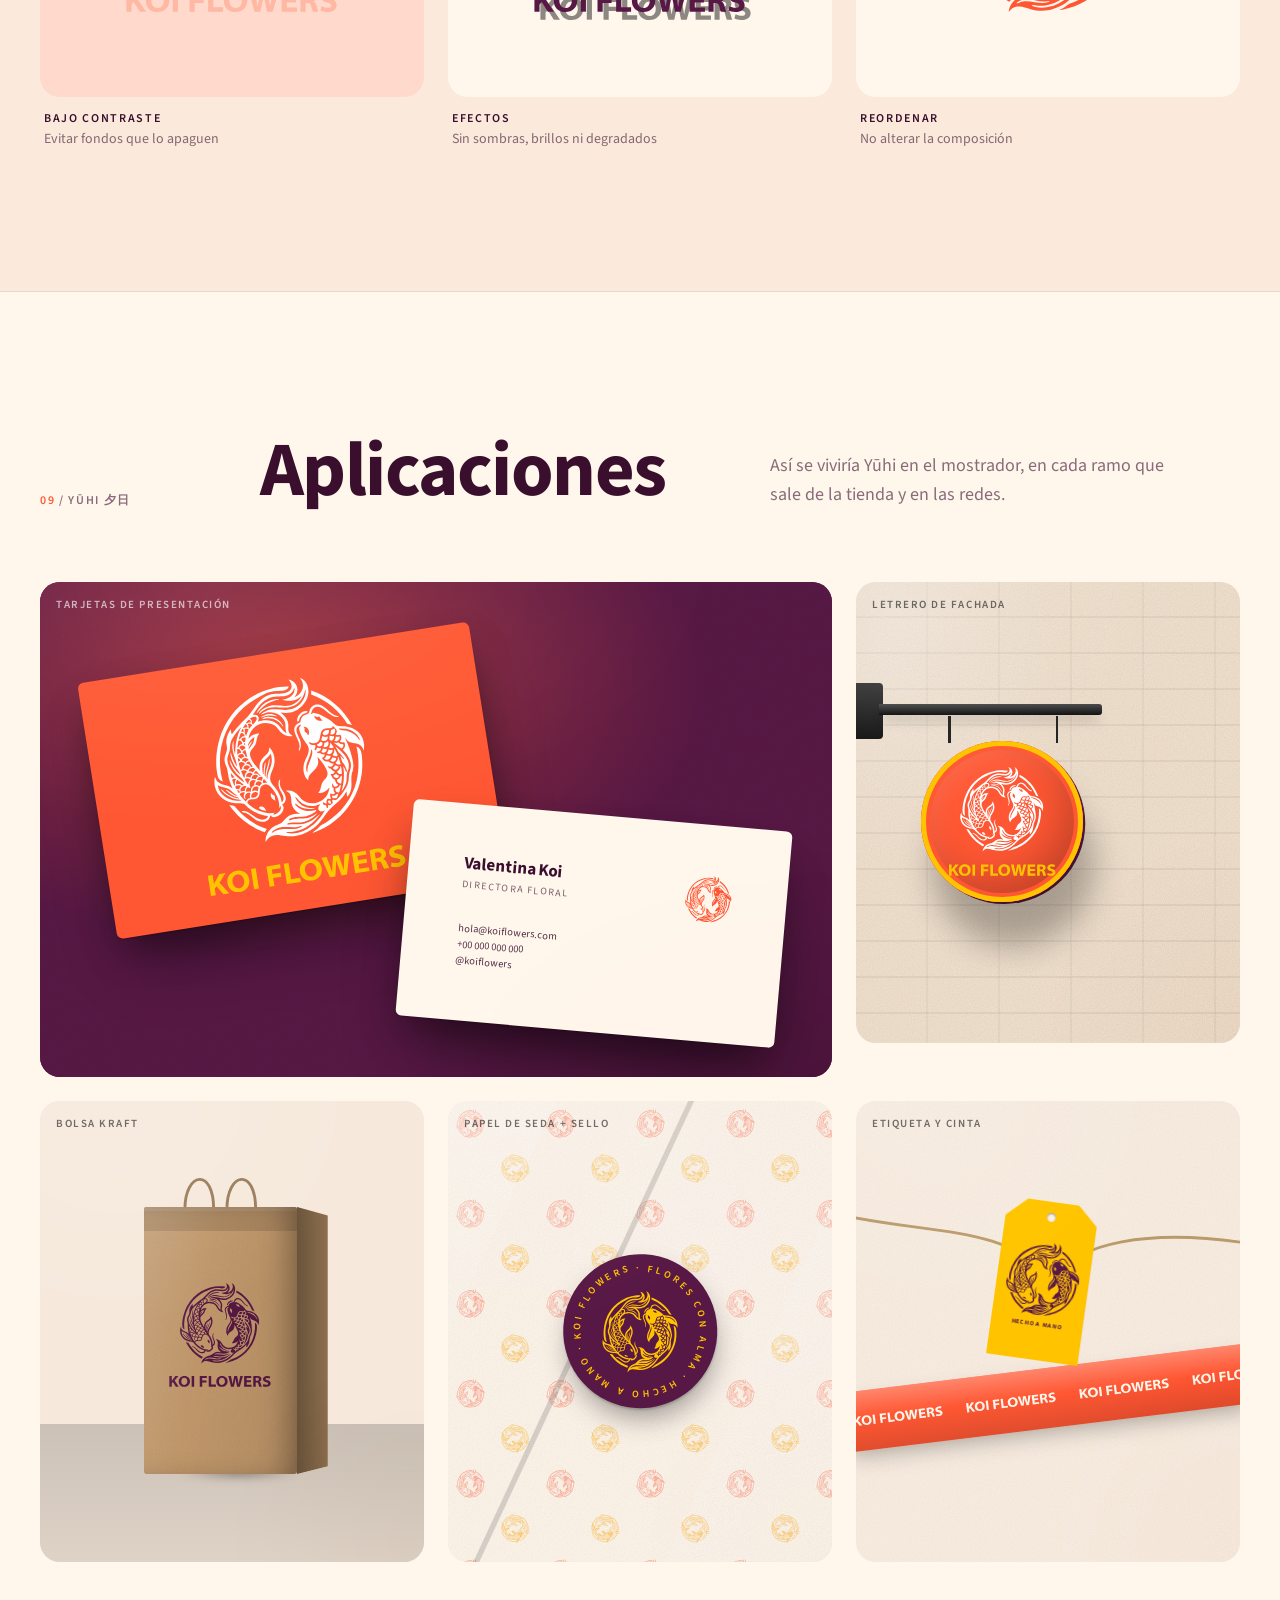
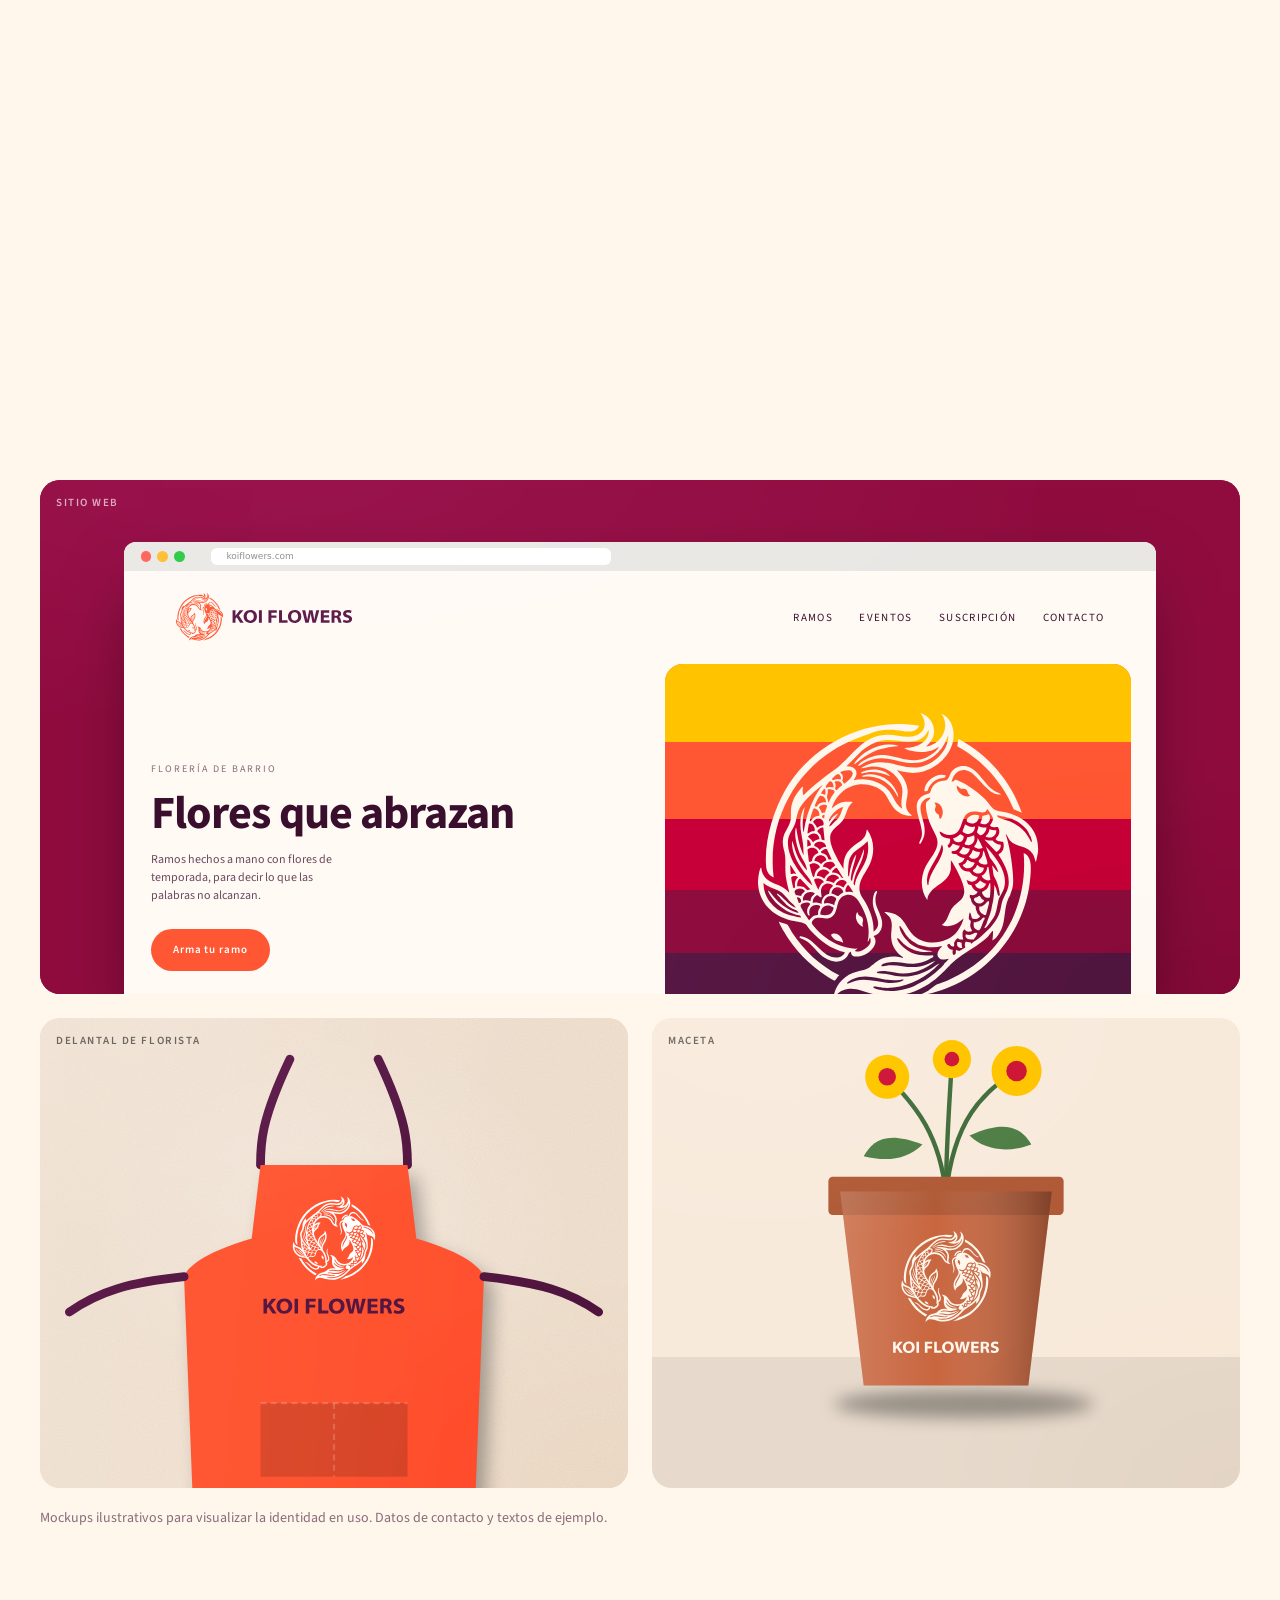
==== commit f70147eb: "Yūhi: corrugas más finas (6px) en el mockup de lámina Co-Authored-By: Claude Opus 5.5 <noreply@anthr" ====
--- a/propuesta-03-yuhi.html
+++ b/propuesta-03-yuhi.html
@@ -73,9 +73,9 @@
   .print { display: grid; gap: 16px; margin-top: 24px; }
   @media (min-width: 900px) { .print { grid-template-columns: 1fr 1fr; gap: 24px; } }
   .sheet { position: relative; aspect-ratio: 4 / 3; border-radius: var(--r); overflow: hidden; display: grid; place-items: center;
-    background: repeating-linear-gradient(90deg, #efece8 0, #ffffff 4.5px, #d8d3cc 9px, #efece8 13.5px); box-shadow: inset 0 0 0 1px var(--line); }
+    background: repeating-linear-gradient(90deg, #efece8 0, #ffffff 2px, #d8d3cc 4px, #efece8 6px); box-shadow: inset 0 0 0 1px var(--line); }
   .sheet .lg { width: 52%; height: auto; }
-  .sheet .sh { position: absolute; inset: 0; background: repeating-linear-gradient(90deg, rgba(0,0,0,0) 0, rgba(255,255,255,.28) 4.5px, rgba(0,0,0,.1) 9px, rgba(0,0,0,0) 13.5px); pointer-events: none; }
+  .sheet .sh { position: absolute; inset: 0; background: repeating-linear-gradient(90deg, rgba(0,0,0,0) 0, rgba(255,255,255,.28) 2px, rgba(0,0,0,.1) 4px, rgba(0,0,0,0) 6px); pointer-events: none; }
   .sheet .tag { position: absolute; left: 14px; top: 14px; padding: 7px 12px; border-radius: 99px; font: 600 12px/1 'Source Sans 3'; letter-spacing: .14em; text-transform: uppercase; background: #581845; color: #FFF6EC; }
   .sheet.after .tag { background: #FF5733; color: #fff; }
   .reduce { margin-top: 24px; padding: clamp(20px, 3vw, 32px); display: grid; gap: 22px; }
@@ -175,7 +175,7 @@
 // aplicación: versión ajustada sobre lámina corrugada (coral y blanco sobre ciruela)
 document.getElementById('print').innerHTML = [
   ['k3', 'Lámina clara', '#FF5733', '', ''],
-  ['k3', 'Lámina ciruela', '#FFF6EC', 'dark', 'background:repeating-linear-gradient(90deg,#4a1239 0,#6a2256 4.5px,#3d0f2f 9px,#4a1239 13.5px)'],
+  ['k3', 'Lámina ciruela', '#FFF6EC', 'dark', 'background:repeating-linear-gradient(90deg,#4a1239 0,#6a2256 2px,#3d0f2f 4px,#4a1239 6px)'],
 ].map(([id, t, s, c, st]) => `<div class="sheet after ${c} rv" style="${st}">${symSvg(id, U, s)}<div class="sh"></div><span class="tag">${t}</span></div>`).join('');
 
 
